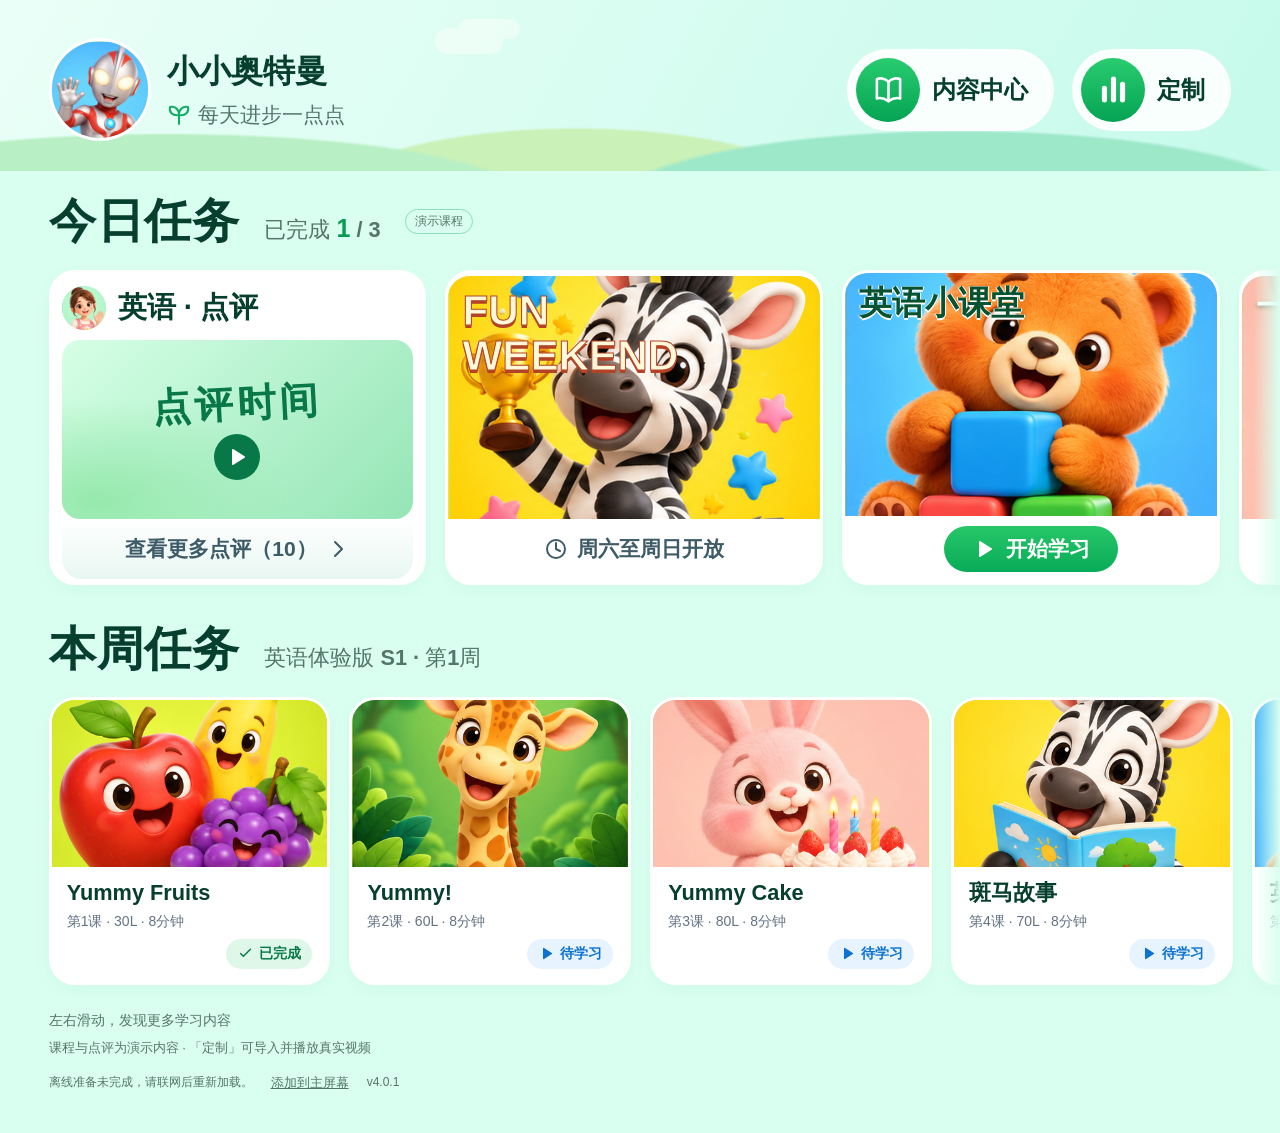
==== index.html @ 07d4c4c0 "feat: add iPad learning home and custom video entry" ====
<!doctype html>
<html lang="zh-CN" class="learning-page">
<head>
  <meta charset="UTF-8">
  <meta name="viewport" content="width=device-width, initial-scale=1, viewport-fit=cover">
  <meta name="referrer" content="no-referrer">
  <meta name="theme-color" content="#12AD65">
  <meta name="color-scheme" content="light">
  <meta name="apple-mobile-web-app-capable" content="yes">
  <meta name="mobile-web-app-capable" content="yes">
  <meta name="apple-mobile-web-app-status-bar-style" content="default">
  <meta name="apple-mobile-web-app-title" content="小小学习岛">
  <title>小小学习岛</title>
  <link rel="manifest" href="./manifest.json">
  <link rel="apple-touch-icon" href="./apple-touch-icon.png">
  <link rel="icon" type="image/png" href="./favicon.png">
  <link rel="stylesheet" href="./home.css">
  <script src="./learning-core.js" defer></script>
  <script src="./home.js" defer></script>
  <script src="./pwa.js" defer></script>
</head>
<body>
  <svg xmlns="http://www.w3.org/2000/svg" width="0" height="0" aria-hidden="true" focusable="false" style="position:absolute;overflow:hidden"><symbol id="arrow-left" viewBox="0 0 24 24" fill="none" stroke="currentColor" stroke-width="2" stroke-linecap="round" stroke-linejoin="round"><path d="M20 12H4m7-7-7 7 7 7"/></symbol><symbol id="book" viewBox="0 0 24 24" fill="none" stroke="currentColor" stroke-width="2" stroke-linecap="round" stroke-linejoin="round"><path d="M12 6c-3-3-7-3-9-2v15c3-1 6 0 9 2 3-2 6-3 9-2V4c-2-1-6-1-9 2Z"/><path d="M12 6v15"/></symbol><symbol id="check" viewBox="0 0 24 24" fill="none" stroke="currentColor" stroke-width="2" stroke-linecap="round" stroke-linejoin="round"><path d="m5 12 4 4L19 6"/></symbol><symbol id="chevron-right" viewBox="0 0 24 24" fill="none" stroke="currentColor" stroke-width="2" stroke-linecap="round" stroke-linejoin="round"><path d="m9 5 7 7-7 7"/></symbol><symbol id="clock" viewBox="0 0 24 24" fill="none" stroke="currentColor" stroke-width="2" stroke-linecap="round" stroke-linejoin="round"><circle cx="12" cy="12" r="9"/><path d="M12 6v6l4 2"/></symbol><symbol id="close" viewBox="0 0 24 24" fill="none" stroke="currentColor" stroke-width="2" stroke-linecap="round" stroke-linejoin="round"><path d="m6 6 12 12M18 6 6 18"/></symbol><symbol id="lock" viewBox="0 0 24 24" fill="none" stroke="currentColor" stroke-width="2" stroke-linecap="round" stroke-linejoin="round"><rect x="5" y="10" width="14" height="11" rx="3"/><path d="M8 10V7a4 4 0 0 1 8 0v3"/></symbol><symbol id="play" viewBox="0 0 24 24" fill="none" stroke="currentColor" stroke-width="2" stroke-linecap="round" stroke-linejoin="round"><path d="m8 5 11 7-11 7Z" fill="currentColor" stroke-linejoin="round"/></symbol><symbol id="report" viewBox="0 0 24 24" fill="none" stroke="currentColor" stroke-width="2" stroke-linecap="round" stroke-linejoin="round"><path d="M5 20V11M12 20V4M19 20V8" stroke-width="4"/></symbol><symbol id="retry" viewBox="0 0 24 24" fill="none" stroke="currentColor" stroke-width="2" stroke-linecap="round" stroke-linejoin="round"><path d="M20 7v5h-5M20 12a8 8 0 1 0-2 6"/></symbol><symbol id="sprout" viewBox="0 0 24 24" fill="none" stroke="currentColor" stroke-width="2" stroke-linecap="round" stroke-linejoin="round"><path d="M12 21v-9C5 13 2 9 3 4c5-1 9 2 9 8 0-6 4-9 9-8 1 5-2 9-9 8"/></symbol><symbol id="star" viewBox="0 0 24 24" fill="none" stroke="currentColor" stroke-width="2" stroke-linecap="round" stroke-linejoin="round"><path d="m12 3 2.8 5.7 6.2.9-4.5 4.4 1 6.2L12 17.3l-5.5 2.9 1-6.2L3 9.6l6.2-.9Z"/></symbol><symbol id="volume" viewBox="0 0 24 24" fill="none" stroke="currentColor" stroke-width="2" stroke-linecap="round" stroke-linejoin="round"><path d="M4 9h4l5-4v14l-5-4H4Z"/><path d="M17 8a6 6 0 0 1 0 8m3-11a10 10 0 0 1 0 14"/></symbol></svg>
  <div class="learning-home">
    <header class="home-header">
      <button class="profile" type="button" data-action="profile" aria-label="查看小小奥特曼资料（演示）">
        <span class="avatar artwork" data-art="avatar-ultraman" aria-hidden="true"></span>
        <span class="profile-copy"><span class="profile-name">小小奥特曼</span><span class="greeting"><svg class="icon" aria-hidden="true"><use href="#sprout"></use></svg>每天进步一点点</span></span>
      </button>
      <nav class="home-nav" aria-label="功能入口">
        <button type="button" data-action="content"><span class="bubble"><svg class="icon" aria-hidden="true"><use href="#book"></use></svg></span>内容中心</button>
        <a href="./report.html"><span class="bubble"><svg class="icon" aria-hidden="true"><use href="#report"></use></svg></span>定制</a>
      </nav>
    </header>
    <p class="orientation-hint">横过来，一起探索学习岛。分屏时也可以继续浏览。</p>
    <main>
      <section class="home-section today" aria-labelledby="today-title">
        <div class="section-head"><h1 id="today-title">今日任务</h1><p id="today-progress" aria-live="polite">正在准备任务…</p><span class="demo-tag">演示课程</span></div>
        <div class="rail-wrap"><div class="rail" id="today-rail" tabindex="0" aria-label="今日任务，左右滑动查看更多" aria-busy="true"><div class="skeleton" aria-hidden="true"></div><div class="skeleton" aria-hidden="true"></div><div class="skeleton" aria-hidden="true"></div></div></div>
      </section>
      <section class="home-section weekly" aria-labelledby="week-title">
        <div class="section-head"><h2 id="week-title">本周任务</h2><p>英语体验版 S1 · 第1周</p></div>
        <div class="rail-wrap"><div class="rail" id="week-rail" tabindex="0" aria-label="本周任务，左右滑动查看更多" aria-busy="true"><div class="skeleton" aria-hidden="true"></div><div class="skeleton" aria-hidden="true"></div><div class="skeleton" aria-hidden="true"></div><div class="skeleton" aria-hidden="true"></div></div></div>
      </section>
      <p id="learning-error" class="home-message" role="alert" hidden>加载失败，再试一次。<button id="retry-home" type="button">重新加载</button></p>
      <p id="demo-storage" class="home-message" role="status" hidden>演示进度无法保存，关闭页面后可能丢失。原有视频记录不受此演示功能影响。</p>
      <noscript><p class="home-message">请启用 JavaScript 查看任务。<a href="./report.html">前往定制与视频导入</a></p></noscript>
    </main>
    <footer class="home-footer">
      <p>左右滑动，发现更多学习内容</p>
      <p class="demo-note">课程与点评为演示内容 · 「定制」可导入并播放真实视频</p>
      <div class="home-meta"><span id="pwa-status" role="status">正在准备离线首页…</span><button type="button" data-action="install">添加到主屏幕</button><span>v4.0.1</span></div>
    </footer>
    <div class="update-notice" id="pwa-update" role="status" hidden><span>新版本已准备好</span><button id="pwa-apply" type="button">更新并重新加载</button></div>
    <dialog class="home-dialog" id="home-dialog" aria-labelledby="dialog-title" aria-describedby="dialog-body">
      <div class="dialog-head"><h2 id="dialog-title"></h2><button id="close-dialog" type="button" aria-label="关闭"><svg class="icon" aria-hidden="true"><use href="#close"></use></svg></button></div>
      <p class="dialog-label" id="dialog-label">演示</p><p id="dialog-body"></p><div class="dialog-actions" id="dialog-actions"></div>
    </dialog>
  </div>
</body>
</html>
---- home.css ----
/* 首页专用；定制页继续使用 styles.css。 */
html.learning-page{--brand:#12ad65;--canvas:#d9fff0;--text:#073f2f;--muted:#52766b;--surface:#fff;--done-bg:#def7e9;--done-text:#087947;--pending-bg:#e7f3ff;--pending-text:#0e73cf;--page-pad:clamp(20px,3.8vw,56px);--card-gap:clamp(14px,1.5vw,24px);--card-radius:26px;background-color:var(--brand);color-scheme:light;font-family:-apple-system,BlinkMacSystemFont,'PingFang SC','Hiragino Sans GB','Microsoft YaHei',sans-serif;color:var(--text)}
.learning-page,.learning-page body{margin:0;min-height:100%;background-color:var(--brand)}
.learning-page body{overflow-x:hidden;-webkit-text-size-adjust:100%}
.learning-home,.learning-home *,.learning-home *::before,.learning-home *::after{box-sizing:border-box}
.learning-home{position:relative;isolation:isolate;min-height:100vh;min-height:100svh;background:var(--canvas);padding-top:env(safe-area-inset-top,0px);padding-bottom:calc(26px + env(safe-area-inset-bottom,0px));overflow-x:clip}
.learning-home [hidden]{display:none!important}
.learning-home button,.learning-home a{font:inherit;color:inherit;-webkit-tap-highlight-color:transparent}
.learning-home button{cursor:pointer;border:0;background:none}
.learning-home a{text-decoration:none}
.learning-home :is(button,a,.rail):focus-visible{outline:3px solid #075d3c;outline-offset:4px}
.learning-home :is(button,a):active{filter:brightness(.94)}
.learning-home :is(h1,h2,h3,p){margin:0}
.learning-home button,.learning-home a{min-height:48px}
.learning-home .icon{width:24px;height:24px;flex-shrink:0;vertical-align:middle;fill:none}
.learning-home .home-header{position:relative;display:flex;align-items:center;justify-content:space-between;gap:24px;min-width:0;padding:clamp(24px,3vw,42px) max(var(--page-pad),env(safe-area-inset-right,0px)) 30px max(var(--page-pad),env(safe-area-inset-left,0px));background:radial-gradient(ellipse at 13% 115%,#b9efc5 0 22%,transparent 23%),radial-gradient(ellipse at 75% 120%,#9ee8ca 0 25%,transparent 26%),radial-gradient(ellipse at 45% 115%,#caf1b7 0 24%,transparent 25%),linear-gradient(120deg,#eafff7,#c6faeb)}
.learning-home .home-header::before{content:'';position:absolute;left:34%;top:28px;width:68px;height:26px;border-radius:60px;background:#f4fff9;box-shadow:20px -12px 0 -3px #f4fff9;opacity:.65;pointer-events:none}
.learning-home .profile{display:flex;align-items:center;gap:16px;min-width:0;text-align:left;padding:0;z-index:1}
.learning-home .profile-copy{min-width:0}
.learning-home .avatar{width:clamp(66px,8vw,104px);height:clamp(66px,8vw,104px);border:3px solid white;border-radius:50%;flex-shrink:0}
.learning-home .profile-name{display:block;font-size:clamp(23px,2.5vw,35px);font-weight:850;overflow:hidden;text-overflow:ellipsis;white-space:nowrap;max-width:400px}
.learning-home .greeting{display:flex;align-items:center;gap:7px;color:var(--muted);font-size:clamp(15px,1.65vw,22px);margin-top:7px;white-space:nowrap}
.learning-home .greeting .icon{color:var(--brand)}
.learning-home .home-nav{display:flex;gap:18px;flex-shrink:0;z-index:1}
.learning-home .home-nav :is(a,button){display:flex;align-items:center;gap:12px;border:2px solid #fff9;background:#ffffffdf;border-radius:999px;padding:7px 24px 7px 7px;font-size:clamp(18px,1.9vw,26px);font-weight:750;white-space:nowrap}
.learning-home .bubble{display:grid;place-items:center;background:linear-gradient(#29cc70,#05a354);color:white;border-radius:50%;width:clamp(44px,5vw,64px);height:clamp(44px,5vw,64px)}
.learning-home .bubble .icon{width:31px;height:31px}
.learning-home .home-section{min-width:0;margin-top:20px}
.learning-home .home-section+.home-section{margin-top:22px}
.learning-home .section-head{display:flex;align-items:baseline;gap:24px;flex-wrap:wrap;padding:0 max(var(--page-pad),env(safe-area-inset-right,0px)) 14px max(var(--page-pad),env(safe-area-inset-left,0px))}
.learning-home .section-head :is(h1,h2){font-size:clamp(30px,3.65vw,50px);font-weight:850;letter-spacing:.02em;line-height:1.3}
.learning-home .section-head p{font-size:clamp(16px,1.7vw,23px);font-weight:550;color:var(--muted)}
.learning-home .section-head strong{font-size:1.15em;color:#079c53}
.learning-home .demo-tag{font-size:12px;color:#52766b;border:1px solid #8edcbb;border-radius:20px;padding:3px 9px;align-self:center}
.learning-home .rail-wrap{position:relative;min-width:0}
.learning-home .rail{display:flex;gap:var(--card-gap);min-width:0;overflow-x:auto;overflow-y:hidden;padding:4px max(var(--page-pad),env(safe-area-inset-right,0px)) 12px max(var(--page-pad),env(safe-area-inset-left,0px));scroll-snap-type:x proximity;scroll-padding-inline:var(--page-pad);overscroll-behavior-x:contain;scrollbar-width:none;-webkit-overflow-scrolling:touch}
.learning-home .rail::-webkit-scrollbar{display:none}
.learning-home .rail-wrap::after{content:'';position:absolute;inset:4px 0 12px auto;width:26px;pointer-events:none;background:linear-gradient(90deg,transparent,var(--canvas));opacity:0;transition:opacity .15s}
.learning-home .rail-wrap.has-more::after{opacity:1}
.learning-home .task-card{padding:0;text-align:left;background:var(--surface);border:3px solid white;border-radius:var(--card-radius);overflow:hidden;flex-shrink:0;min-width:0;scroll-snap-align:start;box-shadow:0 6px 18px #0a82550b}
.learning-home .today :is(.task-card,.skeleton){flex-basis:clamp(278px,29.5vw,430px)}
.learning-home .weekly :is(.task-card,.skeleton){flex-basis:clamp(218px,22vw,318px)}
.learning-home .cover{display:block;position:relative;overflow:hidden;isolation:isolate;background:#bcebcf}
.learning-home .today .cover{height:clamp(170px,19vw,270px);border-radius:22px 22px 0 0}
.learning-home .weekly .cover{aspect-ratio:1.65}
/* atlas 实际尺寸 1774×887，4×2，每格为正方形；先裁出正方形再由封面裁切，不拉伸。 */
.learning-home .artwork{position:relative;display:block;overflow:hidden;background:#bcebcf}
.learning-home .cover>.artwork{position:absolute;inset:0}
.learning-home .art-tile{position:absolute;left:0;top:50%;width:100%;aspect-ratio:1;transform:translateY(-50%);overflow:hidden}
.learning-home .art-tile img{display:block;position:absolute;width:400%;height:200%;max-width:none;left:calc(var(--col)*-100%);top:calc(var(--row)*-100%);pointer-events:none;user-select:none}
.learning-home .asset-fallback::after{content:'学习小伙伴';position:absolute;inset:0;display:grid;place-items:center;font-size:14px;color:#52766b;background:#c5ebd7}
.learning-home .asset-fallback .art-tile{display:none}
.learning-home .avatar.asset-fallback::after,.learning-home .teacher.asset-fallback::after{content:''}
.learning-home .cover-label{position:absolute;left:14px;top:12px;right:14px;z-index:1;font-size:clamp(24px,2.6vw,37px);font-weight:850;line-height:1.08;color:#fff;text-shadow:0 2px 4px #12433080;pointer-events:none}
.learning-home .weekend-label{color:#fff8d9;-webkit-text-stroke:1px #b34227;text-shadow:0 3px 0 #b34227;font-size:clamp(28px,3.3vw,46px)}
.learning-home .bear-label{color:#075231;text-shadow:0 2px white,1px 0 white,-1px 0 white}
.learning-home .card-footer{display:flex;align-items:center;justify-content:center;gap:9px;min-height:60px;padding:10px;font-size:clamp(16px,1.65vw,22px);font-weight:650;color:#3e5b68}
.learning-home .start-pill{display:inline-flex;align-items:center;gap:10px;border-radius:99px;padding:9px 28px;color:white;background:linear-gradient(#27c768,#08ab58)}
.learning-home .feedback{padding:0 10px}
.learning-home .feedback-title{display:flex;align-items:center;gap:12px;height:64px;font-size:clamp(20px,2.3vw,29px);font-weight:800}
.learning-home .teacher{width:44px;height:44px;border-radius:50%;flex-shrink:0}
.learning-home .feedback .cover{height:calc(clamp(170px,19vw,270px) - 64px);border-radius:18px;display:flex;flex-direction:column;align-items:center;justify-content:center;gap:4px;background:radial-gradient(ellipse at 10% 90%,#96e9ad,transparent 45%),linear-gradient(135deg,#d6ffe6,#95e5b6)}
.learning-home .feedback-word{font-size:clamp(25px,3vw,41px);font-weight:850;letter-spacing:.12em;color:#087849;transform:rotate(-3deg)}
.learning-home .play-overlay{display:grid;place-items:center;width:46px;height:46px;border-radius:50%;background:#087849;color:white}
.learning-home .feedback .card-footer{background:linear-gradient(white,#e8f7f1);border-radius:0 0 20px 20px}
.learning-home .details{display:block;padding:12px 15px 13px;min-height:110px}
.learning-home .lesson-title{display:-webkit-box;-webkit-box-orient:vertical;-webkit-line-clamp:2;overflow:hidden;font-size:clamp(18px,1.7vw,23px);line-height:1.3;font-weight:750;min-width:0}
.learning-home .lesson-meta{display:block;margin-top:5px;font-size:14px;color:#637284}
.learning-home .status-line{display:flex;justify-content:flex-end;margin-top:8px}
.learning-home .status{display:inline-flex;align-items:center;gap:5px;padding:6px 11px;border-radius:999px;font-size:14px;font-weight:650;background:var(--pending-bg);color:var(--pending-text)}
.learning-home .status.done{background:var(--done-bg);color:var(--done-text)}
.learning-home .status .icon{height:17px;width:17px}
.learning-home .skeleton{height:calc(clamp(170px,19vw,270px) + 66px);border-radius:26px;flex-shrink:0;background:linear-gradient(110deg,#eafff5,#bdeed7,#eafff5)}
.learning-home .weekly .skeleton{height:clamp(245px,23vw,307px)}
.learning-home .home-footer,.learning-home .home-message{padding:12px max(var(--page-pad),env(safe-area-inset-right,0px)) 0 max(var(--page-pad),env(safe-area-inset-left,0px));color:var(--muted);font-size:14px;line-height:1.7}
.learning-home .demo-note{margin-top:4px;font-size:13px}
.learning-home .home-meta{display:flex;align-items:center;flex-wrap:wrap;gap:4px 18px;font-size:12px}
.learning-home .home-meta button{padding:4px 0;text-decoration:underline;font-size:13px}
.learning-home .orientation-hint{display:none;margin:16px var(--page-pad) 0;padding:12px 16px;background:#ffffffb3;border-radius:14px;font-size:15px;line-height:1.6}
.learning-home .home-dialog{border:0;border-radius:26px;padding:26px;width:min(520px,calc(100vw - 32px));max-height:calc(100svh - 40px);overflow:auto;color:var(--text);background:#fff;box-shadow:0 20px 80px #003c3833}
.learning-home .home-dialog::backdrop{background:#0b332c66}
.learning-home .dialog-head{display:flex;justify-content:space-between;align-items:center;gap:16px}
.learning-home .dialog-head h2{font-size:24px;overflow-wrap:anywhere}
.learning-home .dialog-head button{display:grid;place-items:center;min-width:48px;border-radius:50%;background:#eefaf3}
.learning-home .dialog-label{display:inline-block;margin-top:16px;font-size:12px;padding:3px 10px;border-radius:12px;background:#e6f7ee;color:#52766b}
.learning-home #dialog-body{margin-top:12px;line-height:1.8;font-size:16px}
.learning-home .dialog-actions{display:flex;flex-wrap:wrap;gap:10px;margin-top:20px}
.learning-home .dialog-actions :is(button,a),.learning-home .home-message button{display:inline-flex;align-items:center;justify-content:center;padding:10px 16px;border-radius:14px;background:#e0f8ec}
.learning-home .dialog-actions .primary{background:var(--brand);color:#fff}
.learning-home .update-notice{position:fixed;bottom:max(16px,env(safe-area-inset-bottom,0px));left:50%;transform:translateX(-50%);z-index:5;display:flex;align-items:center;gap:12px;width:max-content;max-width:calc(100% - 32px);padding:10px 16px;border-radius:20px;background:#073f2f;color:#fff;box-shadow:0 8px 30px #073f2f33;font-size:14px}
.learning-home .update-notice button{border-radius:12px;background:#fff;color:#073f2f;padding:8px 12px}
@media(orientation:portrait){.learning-home .orientation-hint{display:block}}
@media(max-width:900px){.learning-home .home-header{gap:16px;padding-top:22px;padding-bottom:24px}.learning-home .home-nav{gap:10px}.learning-home .home-nav :is(a,button){padding-right:15px;gap:8px;font-size:17px}.learning-home .section-head{gap:16px}.learning-home .greeting{font-size:14px}.learning-home .profile{gap:10px}}
@media(max-width:639px){.learning-home .home-header{flex-wrap:wrap}.learning-home .profile{width:100%}.learning-home .home-nav{width:100%}.learning-home .home-nav :is(a,button){flex:1;justify-content:center}.learning-home .section-head{gap:8px 14px}.learning-home .section-head :is(h1,h2){font-size:28px}.learning-home .today :is(.task-card,.skeleton){flex-basis:82vw}.learning-home .weekly :is(.task-card,.skeleton){flex-basis:65vw}.learning-home .today .cover{height:210px}.learning-home .feedback .cover{height:146px}.learning-home .today .skeleton{height:276px}.learning-home .cover-label{font-size:29px}.learning-home .profile-name{max-width:calc(100vw - 140px)}}
@media(prefers-reduced-motion:reduce){.learning-home *,.learning-home *::before,.learning-home *::after{scroll-behavior:auto!important;transition:none!important}}
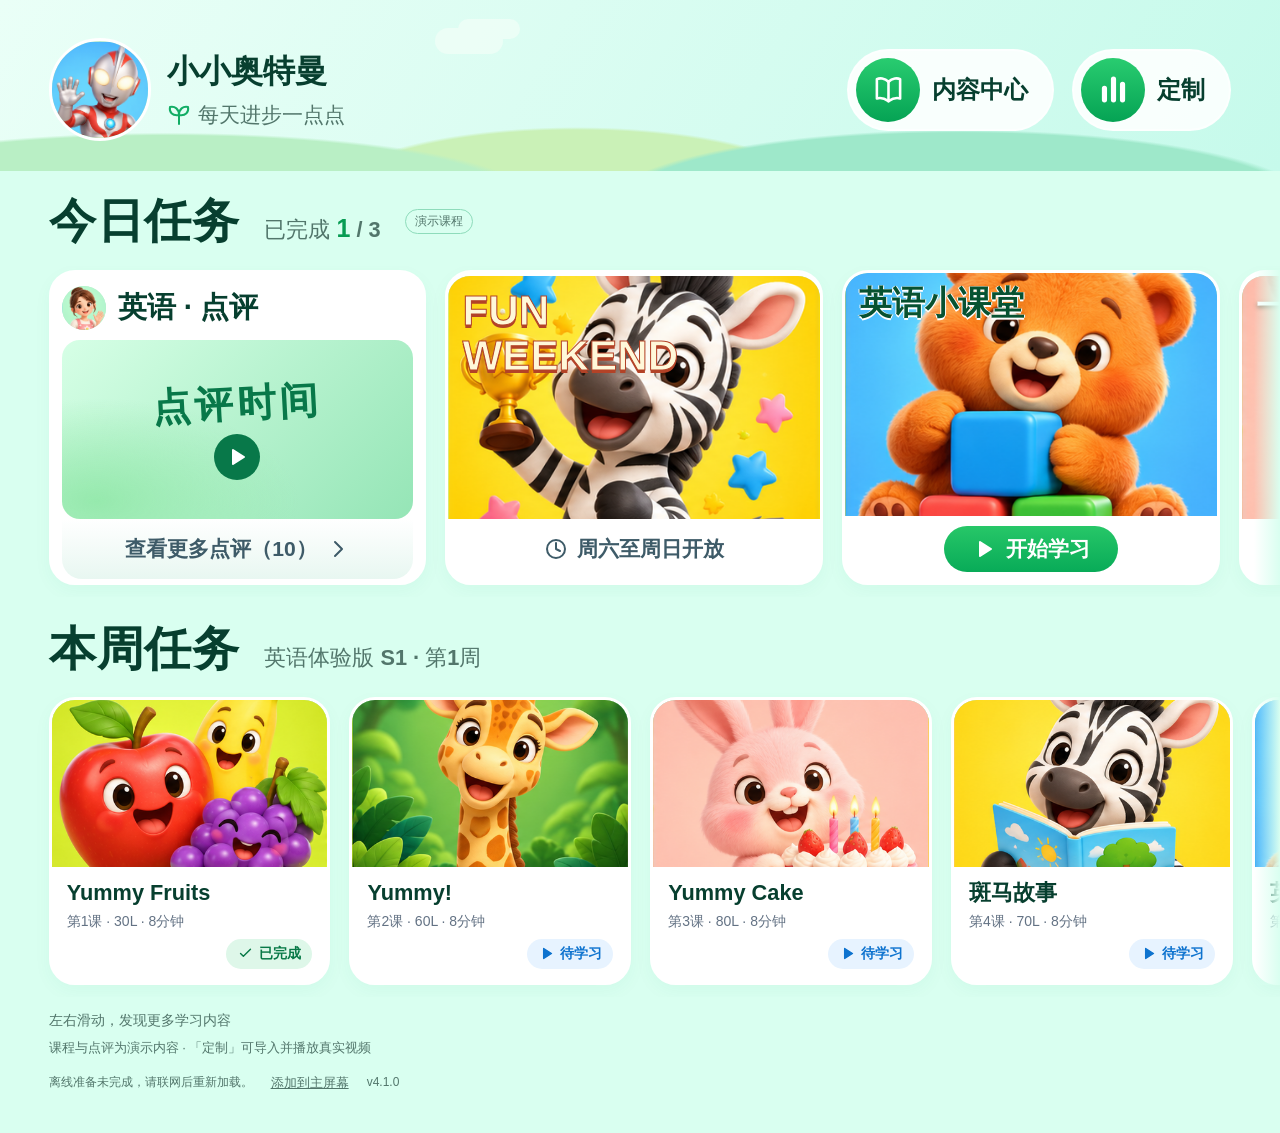
==== commit 7e6dbf02: "feat: add content center with persistent course rewards and player integration" ====
--- a/index.html
+++ b/index.html
@@ -16,6 +16,7 @@
   <link rel="icon" type="image/png" href="./favicon.png">
   <link rel="stylesheet" href="./home.css">
   <script src="./learning-core.js" defer></script>
+  <script src="./profile.js" defer></script>
   <script src="./home.js" defer></script>
   <script src="./pwa.js" defer></script>
 </head>
@@ -28,7 +29,7 @@
         <span class="profile-copy"><span class="profile-name">小小奥特曼</span><span class="greeting"><svg class="icon" aria-hidden="true"><use href="#sprout"></use></svg>每天进步一点点</span></span>
       </button>
       <nav class="home-nav" aria-label="功能入口">
-        <button type="button" data-action="content"><span class="bubble"><svg class="icon" aria-hidden="true"><use href="#book"></use></svg></span>内容中心</button>
+        <a href="./content-center.html" id="open-content-center"><span class="bubble"><svg class="icon" aria-hidden="true"><use href="#book"></use></svg></span>内容中心</a>
         <a href="./report.html"><span class="bubble"><svg class="icon" aria-hidden="true"><use href="#report"></use></svg></span>定制</a>
       </nav>
     </header>
@@ -49,7 +50,7 @@
     <footer class="home-footer">
       <p>左右滑动，发现更多学习内容</p>
       <p class="demo-note">课程与点评为演示内容 · 「定制」可导入并播放真实视频</p>
-      <div class="home-meta"><span id="pwa-status" role="status">正在准备离线首页…</span><button type="button" data-action="install">添加到主屏幕</button><span>v4.0.1</span></div>
+      <div class="home-meta"><span id="pwa-status" role="status">正在准备离线首页…</span><button type="button" data-action="install">添加到主屏幕</button><span>v4.1.0</span></div>
     </footer>
     <div class="update-notice" id="pwa-update" role="status" hidden><span>新版本已准备好</span><button id="pwa-apply" type="button">更新并重新加载</button></div>
     <dialog class="home-dialog" id="home-dialog" aria-labelledby="dialog-title" aria-describedby="dialog-body">
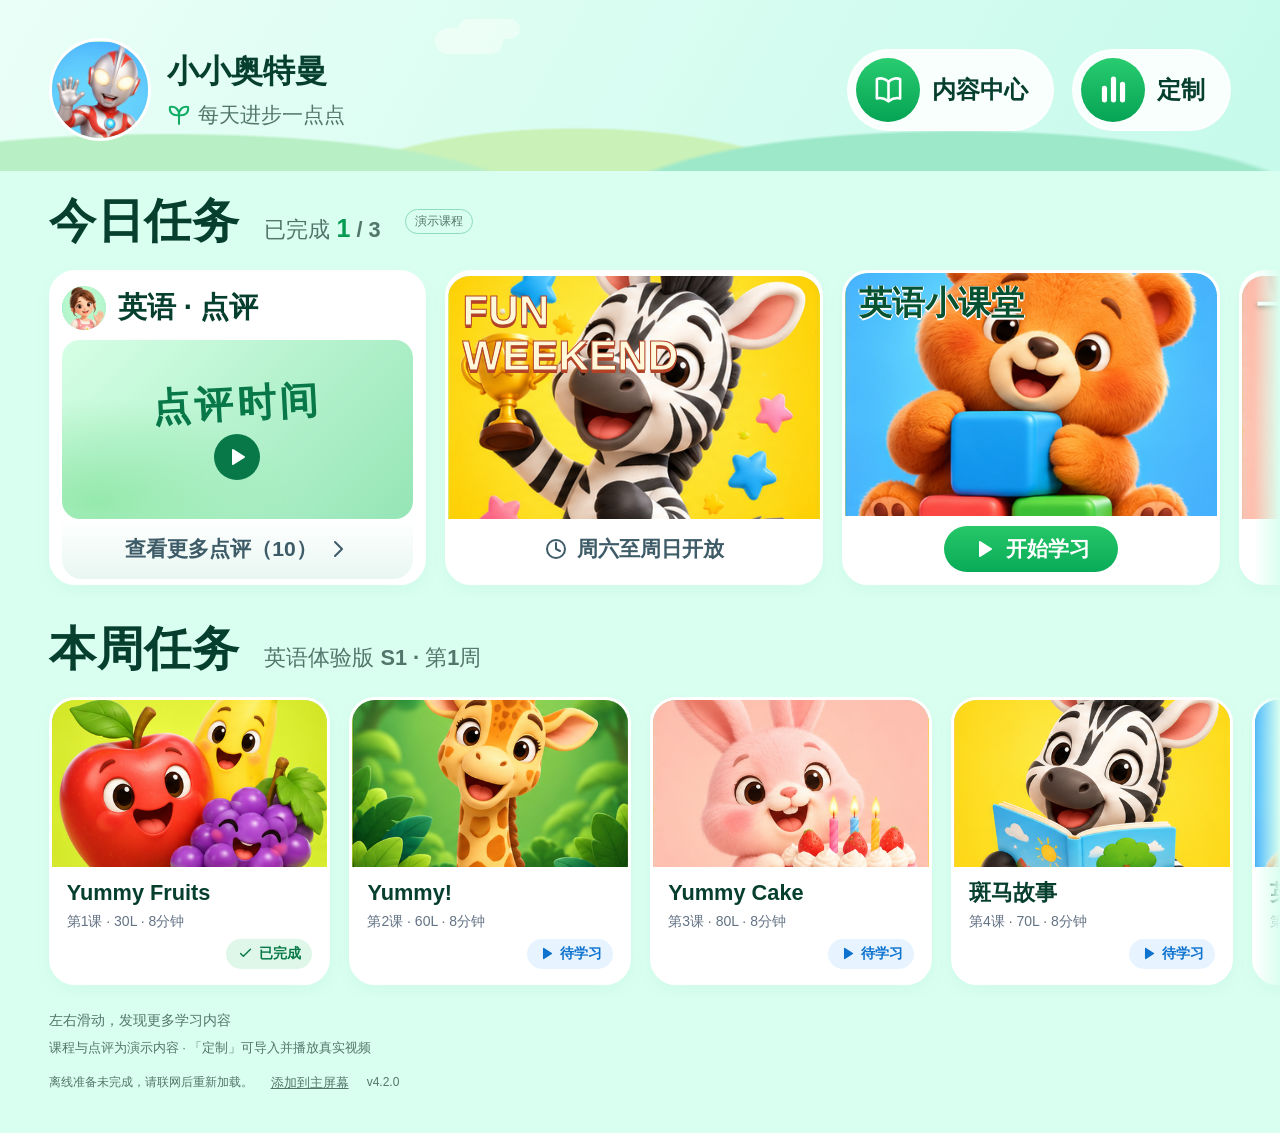
==== commit d24a7621: "feat: deploy complete HLS default with one-click import and playback docs Replace the 100-second def" ====
--- a/index.html
+++ b/index.html
@@ -19,6 +19,8 @@
   <script src="./profile.js" defer></script>
   <script src="./home.js" defer></script>
   <script src="./pwa.js" defer></script>
+  <link rel="stylesheet" href="./interaction.css">
+  <script src="./interaction.js" defer></script>
 </head>
 <body>
   <svg xmlns="http://www.w3.org/2000/svg" width="0" height="0" aria-hidden="true" focusable="false" style="position:absolute;overflow:hidden"><symbol id="arrow-left" viewBox="0 0 24 24" fill="none" stroke="currentColor" stroke-width="2" stroke-linecap="round" stroke-linejoin="round"><path d="M20 12H4m7-7-7 7 7 7"/></symbol><symbol id="book" viewBox="0 0 24 24" fill="none" stroke="currentColor" stroke-width="2" stroke-linecap="round" stroke-linejoin="round"><path d="M12 6c-3-3-7-3-9-2v15c3-1 6 0 9 2 3-2 6-3 9-2V4c-2-1-6-1-9 2Z"/><path d="M12 6v15"/></symbol><symbol id="check" viewBox="0 0 24 24" fill="none" stroke="currentColor" stroke-width="2" stroke-linecap="round" stroke-linejoin="round"><path d="m5 12 4 4L19 6"/></symbol><symbol id="chevron-right" viewBox="0 0 24 24" fill="none" stroke="currentColor" stroke-width="2" stroke-linecap="round" stroke-linejoin="round"><path d="m9 5 7 7-7 7"/></symbol><symbol id="clock" viewBox="0 0 24 24" fill="none" stroke="currentColor" stroke-width="2" stroke-linecap="round" stroke-linejoin="round"><circle cx="12" cy="12" r="9"/><path d="M12 6v6l4 2"/></symbol><symbol id="close" viewBox="0 0 24 24" fill="none" stroke="currentColor" stroke-width="2" stroke-linecap="round" stroke-linejoin="round"><path d="m6 6 12 12M18 6 6 18"/></symbol><symbol id="lock" viewBox="0 0 24 24" fill="none" stroke="currentColor" stroke-width="2" stroke-linecap="round" stroke-linejoin="round"><rect x="5" y="10" width="14" height="11" rx="3"/><path d="M8 10V7a4 4 0 0 1 8 0v3"/></symbol><symbol id="play" viewBox="0 0 24 24" fill="none" stroke="currentColor" stroke-width="2" stroke-linecap="round" stroke-linejoin="round"><path d="m8 5 11 7-11 7Z" fill="currentColor" stroke-linejoin="round"/></symbol><symbol id="report" viewBox="0 0 24 24" fill="none" stroke="currentColor" stroke-width="2" stroke-linecap="round" stroke-linejoin="round"><path d="M5 20V11M12 20V4M19 20V8" stroke-width="4"/></symbol><symbol id="retry" viewBox="0 0 24 24" fill="none" stroke="currentColor" stroke-width="2" stroke-linecap="round" stroke-linejoin="round"><path d="M20 7v5h-5M20 12a8 8 0 1 0-2 6"/></symbol><symbol id="sprout" viewBox="0 0 24 24" fill="none" stroke="currentColor" stroke-width="2" stroke-linecap="round" stroke-linejoin="round"><path d="M12 21v-9C5 13 2 9 3 4c5-1 9 2 9 8 0-6 4-9 9-8 1 5-2 9-9 8"/></symbol><symbol id="star" viewBox="0 0 24 24" fill="none" stroke="currentColor" stroke-width="2" stroke-linecap="round" stroke-linejoin="round"><path d="m12 3 2.8 5.7 6.2.9-4.5 4.4 1 6.2L12 17.3l-5.5 2.9 1-6.2L3 9.6l6.2-.9Z"/></symbol><symbol id="volume" viewBox="0 0 24 24" fill="none" stroke="currentColor" stroke-width="2" stroke-linecap="round" stroke-linejoin="round"><path d="M4 9h4l5-4v14l-5-4H4Z"/><path d="M17 8a6 6 0 0 1 0 8m3-11a10 10 0 0 1 0 14"/></symbol></svg>
@@ -50,7 +52,7 @@
     <footer class="home-footer">
       <p>左右滑动，发现更多学习内容</p>
       <p class="demo-note">课程与点评为演示内容 · 「定制」可导入并播放真实视频</p>
-      <div class="home-meta"><span id="pwa-status" role="status">正在准备离线首页…</span><button type="button" data-action="install">添加到主屏幕</button><span>v4.1.0</span></div>
+      <div class="home-meta"><span id="pwa-status" role="status">正在准备离线首页…</span><button type="button" data-action="install">添加到主屏幕</button><span>v4.2.0</span></div>
     </footer>
     <div class="update-notice" id="pwa-update" role="status" hidden><span>新版本已准备好</span><button id="pwa-apply" type="button">更新并重新加载</button></div>
     <dialog class="home-dialog" id="home-dialog" aria-labelledby="dialog-title" aria-describedby="dialog-body">
--- a/interaction.css
+++ b/interaction.css
@@ -0,0 +1,4 @@
+/* 展示界面不选择文字、不弹出 iOS 图片/链接长按菜单；保留表单编辑和原生滚动缩放。 */
+html body *{-webkit-user-select:none!important;user-select:none!important;-webkit-touch-callout:none!important}
+html body input,html body textarea,html body [contenteditable="true"]{-webkit-user-select:text!important;user-select:text!important;-webkit-touch-callout:default!important}
+img,svg{-webkit-user-drag:none;user-drag:none}img{pointer-events:none}
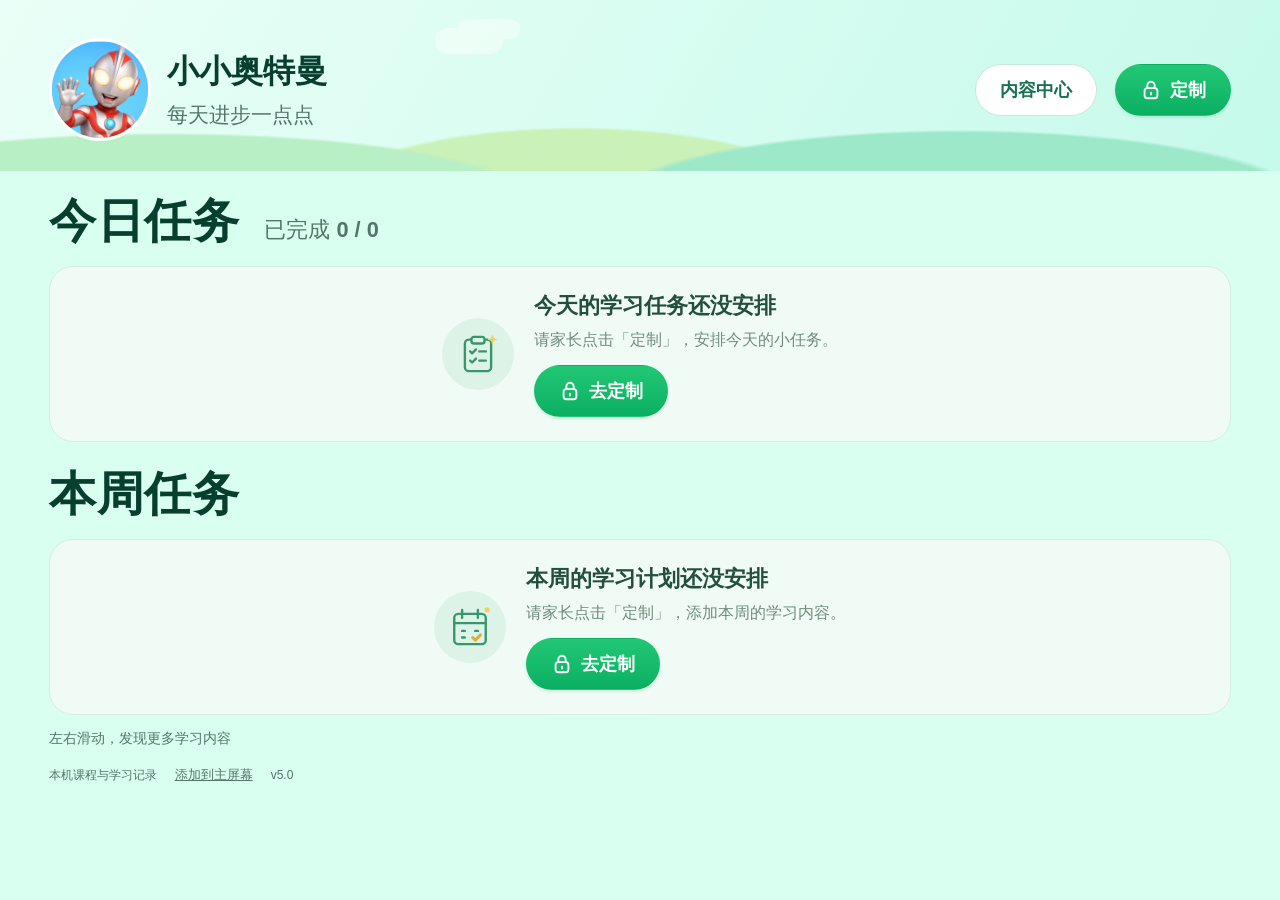
==== commit badcf81d: "deploy: publish single-page local learning app v37 Deploy the current IndexedDB application, course " ====
--- a/index.html
+++ b/index.html
@@ -1,64 +1,113 @@
 <!doctype html>
 <html lang="zh-CN" class="learning-page">
-<head>
-  <meta charset="UTF-8">
-  <meta name="viewport" content="width=device-width, initial-scale=1, viewport-fit=cover">
-  <meta name="referrer" content="no-referrer">
-  <meta name="theme-color" content="#12AD65">
-  <meta name="color-scheme" content="light">
-  <meta name="apple-mobile-web-app-capable" content="yes">
-  <meta name="mobile-web-app-capable" content="yes">
-  <meta name="apple-mobile-web-app-status-bar-style" content="default">
-  <meta name="apple-mobile-web-app-title" content="小小学习岛">
-  <title>小小学习岛</title>
-  <link rel="manifest" href="./manifest.json">
-  <link rel="apple-touch-icon" href="./apple-touch-icon.png">
-  <link rel="icon" type="image/png" href="./favicon.png">
-  <link rel="stylesheet" href="./home.css">
-  <script src="./learning-core.js" defer></script>
-  <script src="./profile.js" defer></script>
-  <script src="./home.js" defer></script>
-  <script src="./pwa.js" defer></script>
-  <link rel="stylesheet" href="./interaction.css">
-  <script src="./interaction.js" defer></script>
-</head>
-<body>
-  <svg xmlns="http://www.w3.org/2000/svg" width="0" height="0" aria-hidden="true" focusable="false" style="position:absolute;overflow:hidden"><symbol id="arrow-left" viewBox="0 0 24 24" fill="none" stroke="currentColor" stroke-width="2" stroke-linecap="round" stroke-linejoin="round"><path d="M20 12H4m7-7-7 7 7 7"/></symbol><symbol id="book" viewBox="0 0 24 24" fill="none" stroke="currentColor" stroke-width="2" stroke-linecap="round" stroke-linejoin="round"><path d="M12 6c-3-3-7-3-9-2v15c3-1 6 0 9 2 3-2 6-3 9-2V4c-2-1-6-1-9 2Z"/><path d="M12 6v15"/></symbol><symbol id="check" viewBox="0 0 24 24" fill="none" stroke="currentColor" stroke-width="2" stroke-linecap="round" stroke-linejoin="round"><path d="m5 12 4 4L19 6"/></symbol><symbol id="chevron-right" viewBox="0 0 24 24" fill="none" stroke="currentColor" stroke-width="2" stroke-linecap="round" stroke-linejoin="round"><path d="m9 5 7 7-7 7"/></symbol><symbol id="clock" viewBox="0 0 24 24" fill="none" stroke="currentColor" stroke-width="2" stroke-linecap="round" stroke-linejoin="round"><circle cx="12" cy="12" r="9"/><path d="M12 6v6l4 2"/></symbol><symbol id="close" viewBox="0 0 24 24" fill="none" stroke="currentColor" stroke-width="2" stroke-linecap="round" stroke-linejoin="round"><path d="m6 6 12 12M18 6 6 18"/></symbol><symbol id="lock" viewBox="0 0 24 24" fill="none" stroke="currentColor" stroke-width="2" stroke-linecap="round" stroke-linejoin="round"><rect x="5" y="10" width="14" height="11" rx="3"/><path d="M8 10V7a4 4 0 0 1 8 0v3"/></symbol><symbol id="play" viewBox="0 0 24 24" fill="none" stroke="currentColor" stroke-width="2" stroke-linecap="round" stroke-linejoin="round"><path d="m8 5 11 7-11 7Z" fill="currentColor" stroke-linejoin="round"/></symbol><symbol id="report" viewBox="0 0 24 24" fill="none" stroke="currentColor" stroke-width="2" stroke-linecap="round" stroke-linejoin="round"><path d="M5 20V11M12 20V4M19 20V8" stroke-width="4"/></symbol><symbol id="retry" viewBox="0 0 24 24" fill="none" stroke="currentColor" stroke-width="2" stroke-linecap="round" stroke-linejoin="round"><path d="M20 7v5h-5M20 12a8 8 0 1 0-2 6"/></symbol><symbol id="sprout" viewBox="0 0 24 24" fill="none" stroke="currentColor" stroke-width="2" stroke-linecap="round" stroke-linejoin="round"><path d="M12 21v-9C5 13 2 9 3 4c5-1 9 2 9 8 0-6 4-9 9-8 1 5-2 9-9 8"/></symbol><symbol id="star" viewBox="0 0 24 24" fill="none" stroke="currentColor" stroke-width="2" stroke-linecap="round" stroke-linejoin="round"><path d="m12 3 2.8 5.7 6.2.9-4.5 4.4 1 6.2L12 17.3l-5.5 2.9 1-6.2L3 9.6l6.2-.9Z"/></symbol><symbol id="volume" viewBox="0 0 24 24" fill="none" stroke="currentColor" stroke-width="2" stroke-linecap="round" stroke-linejoin="round"><path d="M4 9h4l5-4v14l-5-4H4Z"/><path d="M17 8a6 6 0 0 1 0 8m3-11a10 10 0 0 1 0 14"/></symbol></svg>
-  <div class="learning-home">
-    <header class="home-header">
-      <button class="profile" type="button" data-action="profile" aria-label="查看小小奥特曼资料（演示）">
-        <span class="avatar artwork" data-art="avatar-ultraman" aria-hidden="true"></span>
-        <span class="profile-copy"><span class="profile-name">小小奥特曼</span><span class="greeting"><svg class="icon" aria-hidden="true"><use href="#sprout"></use></svg>每天进步一点点</span></span>
+  <head>
+    <meta charset="UTF-8" />
+    <meta
+      name="viewport"
+      content="width=device-width,initial-scale=1,viewport-fit=cover"
+    />
+    <meta name="referrer" content="no-referrer" />
+    <meta name="theme-color" content="#12AD65" />
+    <meta name="color-scheme" content="light" />
+    <meta name="apple-mobile-web-app-capable" content="yes" />
+    <meta name="mobile-web-app-capable" content="yes" />
+    <meta name="apple-mobile-web-app-title" content="小小学习岛" />
+    <title>小小学习岛</title>
+    <link rel="manifest" href="./manifest.json" />
+    <link rel="apple-touch-icon" href="./apple-touch-icon.png" />
+    <link rel="icon" href="./favicon.png" />
+    <link rel="stylesheet" href="./home.css" />
+    <link rel="stylesheet" href="./content-center.css" />
+    <link rel="stylesheet" href="./parent.css" />
+    <link rel="stylesheet" href="./app.css" />
+    <link rel="stylesheet" href="./app-button.css" />
+    <link rel="stylesheet" href="./history.css" />
+    <link rel="stylesheet" href="./interaction.css" />
+    <script src="./interaction.js" defer></script>
+    <script src="./app-core.js" defer></script>
+    <script src="./app-store.js" defer></script>
+    <script src="./app-media.js" defer></script>
+    <script src="./app-player.js" defer></script>
+    <script src="./hls-core.js" defer></script>
+    <script src="./app-views.js" defer></script>
+    <script src="./app-history.js" defer></script>
+    <script src="./app.js" defer></script>
+    <script src="./pwa.js" defer></script>
+  </head>
+  <body>
+    <div id="app-view">
+      <p class="boot-message" role="status">正在打开学习岛…</p>
+    </div>
+    <section id="watch-view" class="watch-view" hidden aria-label="视频播放器">
+      <header class="watch-head">
+        <button id="watch-back" class="app-back" aria-label="返回课程">
+          <svg class="icon" aria-hidden="true" focusable="false">
+            <use href="./assets/parent/icons/sprite.svg#back"></use>
+          </svg>
+        </button>
+        <div>
+          <h1 id="watch-title"></h1>
+          <p id="watch-status" role="status"></p>
+        </div>
+        <button id="watch-lock" class="app-button app-button--secondary">
+          锁定操作</button
+        ><button id="watch-fullscreen" class="app-button app-button--secondary">
+          全屏播放
+        </button>
+      </header>
+      <div class="watch-stage" id="watch-stage">
+        <p id="watch-empty" hidden>
+          本机视频需要重新关联，课程与学习记录已保留。
+        </p>
+        <video id="video" playsinline controls preload="metadata"></video
+        ><button
+          id="watch-shield"
+          class="watch-shield"
+          hidden
+          aria-label="播放器已锁定"
+        ></button>
+      </div>
+      <div id="watch-actions" class="watch-actions"></div>
+    </section>
+    <div class="parent-view" id="modal-host">
+      <dialog id="dialog" aria-labelledby="modal-title"></dialog>
+    </div>
+    <input
+      id="pick-import"
+      type="file"
+      accept="video/*,.mp4,.mov,.m4v,.webm"
+      multiple
+      hidden
+    /><input
+      id="pick-playlist"
+      type="file"
+      accept=".m3u8,application/vnd.apple.mpegurl"
+      multiple
+      hidden
+    />
+    <input
+      id="pick-relink"
+      type="file"
+      accept="video/*,.mp4,.mov,.m4v,.webm"
+      multiple
+      hidden
+    /><input
+      id="pick-backup"
+      type="file"
+      accept="application/json,.json"
+      hidden
+    />
+    <div id="toast" class="toast" role="status" hidden></div>
+    <div class="update-notice" id="pwa-update" role="status" hidden>
+      <span>新版本已准备好</span
+      ><button
+        id="pwa-apply"
+        type="button"
+        class="app-button app-button--primary"
+      >
+        更新并重新加载
       </button>
-      <nav class="home-nav" aria-label="功能入口">
-        <a href="./content-center.html" id="open-content-center"><span class="bubble"><svg class="icon" aria-hidden="true"><use href="#book"></use></svg></span>内容中心</a>
-        <a href="./report.html"><span class="bubble"><svg class="icon" aria-hidden="true"><use href="#report"></use></svg></span>定制</a>
-      </nav>
-    </header>
-    <p class="orientation-hint">横过来，一起探索学习岛。分屏时也可以继续浏览。</p>
-    <main>
-      <section class="home-section today" aria-labelledby="today-title">
-        <div class="section-head"><h1 id="today-title">今日任务</h1><p id="today-progress" aria-live="polite">正在准备任务…</p><span class="demo-tag">演示课程</span></div>
-        <div class="rail-wrap"><div class="rail" id="today-rail" tabindex="0" aria-label="今日任务，左右滑动查看更多" aria-busy="true"><div class="skeleton" aria-hidden="true"></div><div class="skeleton" aria-hidden="true"></div><div class="skeleton" aria-hidden="true"></div></div></div>
-      </section>
-      <section class="home-section weekly" aria-labelledby="week-title">
-        <div class="section-head"><h2 id="week-title">本周任务</h2><p>英语体验版 S1 · 第1周</p></div>
-        <div class="rail-wrap"><div class="rail" id="week-rail" tabindex="0" aria-label="本周任务，左右滑动查看更多" aria-busy="true"><div class="skeleton" aria-hidden="true"></div><div class="skeleton" aria-hidden="true"></div><div class="skeleton" aria-hidden="true"></div><div class="skeleton" aria-hidden="true"></div></div></div>
-      </section>
-      <p id="learning-error" class="home-message" role="alert" hidden>加载失败，再试一次。<button id="retry-home" type="button">重新加载</button></p>
-      <p id="demo-storage" class="home-message" role="status" hidden>演示进度无法保存，关闭页面后可能丢失。原有视频记录不受此演示功能影响。</p>
-      <noscript><p class="home-message">请启用 JavaScript 查看任务。<a href="./report.html">前往定制与视频导入</a></p></noscript>
-    </main>
-    <footer class="home-footer">
-      <p>左右滑动，发现更多学习内容</p>
-      <p class="demo-note">课程与点评为演示内容 · 「定制」可导入并播放真实视频</p>
-      <div class="home-meta"><span id="pwa-status" role="status">正在准备离线首页…</span><button type="button" data-action="install">添加到主屏幕</button><span>v4.2.0</span></div>
-    </footer>
-    <div class="update-notice" id="pwa-update" role="status" hidden><span>新版本已准备好</span><button id="pwa-apply" type="button">更新并重新加载</button></div>
-    <dialog class="home-dialog" id="home-dialog" aria-labelledby="dialog-title" aria-describedby="dialog-body">
-      <div class="dialog-head"><h2 id="dialog-title"></h2><button id="close-dialog" type="button" aria-label="关闭"><svg class="icon" aria-hidden="true"><use href="#close"></use></svg></button></div>
-      <p class="dialog-label" id="dialog-label">演示</p><p id="dialog-body"></p><div class="dialog-actions" id="dialog-actions"></div>
-    </dialog>
-  </div>
-</body>
+    </div>
+    <noscript><p>请启用 JavaScript 使用学习岛。</p></noscript>
+  </body>
 </html>
--- a/home.css
+++ b/home.css
@@ -1,95 +1,734 @@
 /* 首页专用；定制页继续使用 styles.css。 */
-html.learning-page{--brand:#12ad65;--canvas:#d9fff0;--text:#073f2f;--muted:#52766b;--surface:#fff;--done-bg:#def7e9;--done-text:#087947;--pending-bg:#e7f3ff;--pending-text:#0e73cf;--page-pad:clamp(20px,3.8vw,56px);--card-gap:clamp(14px,1.5vw,24px);--card-radius:26px;background-color:var(--brand);color-scheme:light;font-family:-apple-system,BlinkMacSystemFont,'PingFang SC','Hiragino Sans GB','Microsoft YaHei',sans-serif;color:var(--text)}
-.learning-page,.learning-page body{margin:0;min-height:100%;background-color:var(--brand)}
-.learning-page body{overflow-x:hidden;-webkit-text-size-adjust:100%}
-.learning-home,.learning-home *,.learning-home *::before,.learning-home *::after{box-sizing:border-box}
-.learning-home{position:relative;isolation:isolate;min-height:100vh;min-height:100svh;background:var(--canvas);padding-top:env(safe-area-inset-top,0px);padding-bottom:calc(26px + env(safe-area-inset-bottom,0px));overflow-x:clip}
-.learning-home [hidden]{display:none!important}
-.learning-home button,.learning-home a{font:inherit;color:inherit;-webkit-tap-highlight-color:transparent}
-.learning-home button{cursor:pointer;border:0;background:none}
-.learning-home a{text-decoration:none}
-.learning-home :is(button,a,.rail):focus-visible{outline:3px solid #075d3c;outline-offset:4px}
-.learning-home :is(button,a):active{filter:brightness(.94)}
-.learning-home :is(h1,h2,h3,p){margin:0}
-.learning-home button,.learning-home a{min-height:48px}
-.learning-home .icon{width:24px;height:24px;flex-shrink:0;vertical-align:middle;fill:none}
-.learning-home .home-header{position:relative;display:flex;align-items:center;justify-content:space-between;gap:24px;min-width:0;padding:clamp(24px,3vw,42px) max(var(--page-pad),env(safe-area-inset-right,0px)) 30px max(var(--page-pad),env(safe-area-inset-left,0px));background:radial-gradient(ellipse at 13% 115%,#b9efc5 0 22%,transparent 23%),radial-gradient(ellipse at 75% 120%,#9ee8ca 0 25%,transparent 26%),radial-gradient(ellipse at 45% 115%,#caf1b7 0 24%,transparent 25%),linear-gradient(120deg,#eafff7,#c6faeb)}
-.learning-home .home-header::before{content:'';position:absolute;left:34%;top:28px;width:68px;height:26px;border-radius:60px;background:#f4fff9;box-shadow:20px -12px 0 -3px #f4fff9;opacity:.65;pointer-events:none}
-.learning-home .profile{display:flex;align-items:center;gap:16px;min-width:0;text-align:left;padding:0;z-index:1}
-.learning-home .profile-copy{min-width:0}
-.learning-home .avatar{width:clamp(66px,8vw,104px);height:clamp(66px,8vw,104px);border:3px solid white;border-radius:50%;flex-shrink:0}
-.learning-home .profile-name{display:block;font-size:clamp(23px,2.5vw,35px);font-weight:850;overflow:hidden;text-overflow:ellipsis;white-space:nowrap;max-width:400px}
-.learning-home .greeting{display:flex;align-items:center;gap:7px;color:var(--muted);font-size:clamp(15px,1.65vw,22px);margin-top:7px;white-space:nowrap}
-.learning-home .greeting .icon{color:var(--brand)}
-.learning-home .home-nav{display:flex;gap:18px;flex-shrink:0;z-index:1}
-.learning-home .home-nav :is(a,button){display:flex;align-items:center;gap:12px;border:2px solid #fff9;background:#ffffffdf;border-radius:999px;padding:7px 24px 7px 7px;font-size:clamp(18px,1.9vw,26px);font-weight:750;white-space:nowrap}
-.learning-home .bubble{display:grid;place-items:center;background:linear-gradient(#29cc70,#05a354);color:white;border-radius:50%;width:clamp(44px,5vw,64px);height:clamp(44px,5vw,64px)}
-.learning-home .bubble .icon{width:31px;height:31px}
-.learning-home .home-section{min-width:0;margin-top:20px}
-.learning-home .home-section+.home-section{margin-top:22px}
-.learning-home .section-head{display:flex;align-items:baseline;gap:24px;flex-wrap:wrap;padding:0 max(var(--page-pad),env(safe-area-inset-right,0px)) 14px max(var(--page-pad),env(safe-area-inset-left,0px))}
-.learning-home .section-head :is(h1,h2){font-size:clamp(30px,3.65vw,50px);font-weight:850;letter-spacing:.02em;line-height:1.3}
-.learning-home .section-head p{font-size:clamp(16px,1.7vw,23px);font-weight:550;color:var(--muted)}
-.learning-home .section-head strong{font-size:1.15em;color:#079c53}
-.learning-home .demo-tag{font-size:12px;color:#52766b;border:1px solid #8edcbb;border-radius:20px;padding:3px 9px;align-self:center}
-.learning-home .rail-wrap{position:relative;min-width:0}
-.learning-home .rail{display:flex;gap:var(--card-gap);min-width:0;overflow-x:auto;overflow-y:hidden;padding:4px max(var(--page-pad),env(safe-area-inset-right,0px)) 12px max(var(--page-pad),env(safe-area-inset-left,0px));scroll-snap-type:x proximity;scroll-padding-inline:var(--page-pad);overscroll-behavior-x:contain;scrollbar-width:none;-webkit-overflow-scrolling:touch}
-.learning-home .rail::-webkit-scrollbar{display:none}
-.learning-home .rail-wrap::after{content:'';position:absolute;inset:4px 0 12px auto;width:26px;pointer-events:none;background:linear-gradient(90deg,transparent,var(--canvas));opacity:0;transition:opacity .15s}
-.learning-home .rail-wrap.has-more::after{opacity:1}
-.learning-home .task-card{padding:0;text-align:left;background:var(--surface);border:3px solid white;border-radius:var(--card-radius);overflow:hidden;flex-shrink:0;min-width:0;scroll-snap-align:start;box-shadow:0 6px 18px #0a82550b}
-.learning-home .today :is(.task-card,.skeleton){flex-basis:clamp(278px,29.5vw,430px)}
-.learning-home .weekly :is(.task-card,.skeleton){flex-basis:clamp(218px,22vw,318px)}
-.learning-home .cover{display:block;position:relative;overflow:hidden;isolation:isolate;background:#bcebcf}
-.learning-home .today .cover{height:clamp(170px,19vw,270px);border-radius:22px 22px 0 0}
-.learning-home .weekly .cover{aspect-ratio:1.65}
+html.learning-page {
+  --brand: #12ad65;
+  --canvas: #d9fff0;
+  --text: #073f2f;
+  --muted: #52766b;
+  --surface: #fff;
+  --done-bg: #def7e9;
+  --done-text: #087947;
+  --pending-bg: #e7f3ff;
+  --pending-text: #0e73cf;
+  --page-pad: clamp(20px, 3.8vw, 56px);
+  --card-gap: clamp(14px, 1.5vw, 24px);
+  --card-radius: 26px;
+  background-color: var(--brand);
+  color-scheme: light;
+  font-family:
+    -apple-system, BlinkMacSystemFont, "PingFang SC", "Hiragino Sans GB",
+    "Microsoft YaHei", sans-serif;
+  color: var(--text);
+}
+.learning-page,
+.learning-page body {
+  margin: 0;
+  min-height: 100%;
+  background-color: var(--brand);
+}
+.learning-page body {
+  overflow-x: hidden;
+  -webkit-text-size-adjust: 100%;
+}
+.learning-home,
+.learning-home *,
+.learning-home *::before,
+.learning-home *::after {
+  box-sizing: border-box;
+}
+.learning-home {
+  position: relative;
+  isolation: isolate;
+  min-height: 100vh;
+  min-height: 100svh;
+  background: var(--canvas);
+  padding-top: env(safe-area-inset-top, 0px);
+  padding-bottom: calc(26px + env(safe-area-inset-bottom, 0px));
+  overflow-x: clip;
+}
+.learning-home [hidden] {
+  display: none !important;
+}
+.learning-home button,
+.learning-home a {
+  font: inherit;
+  color: inherit;
+  -webkit-tap-highlight-color: transparent;
+}
+.learning-home button {
+  cursor: pointer;
+  border: 0;
+  background: none;
+}
+.learning-home a {
+  text-decoration: none;
+}
+.learning-home :is(button, a, .rail):focus-visible {
+  outline: 3px solid #075d3c;
+  outline-offset: 4px;
+}
+.learning-home :is(button, a):active {
+  filter: brightness(0.94);
+}
+.learning-home :is(h1, h2, h3, p) {
+  margin: 0;
+}
+.learning-home button,
+.learning-home a {
+  min-height: 48px;
+}
+.learning-home .icon {
+  width: 24px;
+  height: 24px;
+  flex-shrink: 0;
+  vertical-align: middle;
+  fill: none;
+}
+.learning-home .home-header {
+  position: relative;
+  display: flex;
+  align-items: center;
+  justify-content: space-between;
+  gap: 24px;
+  min-width: 0;
+  padding: clamp(24px, 3vw, 42px)
+    max(var(--page-pad), env(safe-area-inset-right, 0px)) 30px
+    max(var(--page-pad), env(safe-area-inset-left, 0px));
+  background:
+    radial-gradient(ellipse at 13% 115%, #b9efc5 0 22%, transparent 23%),
+    radial-gradient(ellipse at 75% 120%, #9ee8ca 0 25%, transparent 26%),
+    radial-gradient(ellipse at 45% 115%, #caf1b7 0 24%, transparent 25%),
+    linear-gradient(120deg, #eafff7, #c6faeb);
+}
+.learning-home .home-header::before {
+  content: "";
+  position: absolute;
+  left: 34%;
+  top: 28px;
+  width: 68px;
+  height: 26px;
+  border-radius: 60px;
+  background: #f4fff9;
+  box-shadow: 20px -12px 0 -3px #f4fff9;
+  opacity: 0.65;
+  pointer-events: none;
+}
+.learning-home .profile {
+  display: flex;
+  align-items: center;
+  gap: 16px;
+  min-width: 0;
+  text-align: left;
+  padding: 0;
+  z-index: 1;
+}
+.learning-home .profile-copy {
+  min-width: 0;
+}
+.learning-home .avatar {
+  width: clamp(66px, 8vw, 104px);
+  height: clamp(66px, 8vw, 104px);
+  border: 3px solid white;
+  border-radius: 50%;
+  flex-shrink: 0;
+}
+.learning-home .profile-name {
+  display: block;
+  font-size: clamp(23px, 2.5vw, 35px);
+  font-weight: 850;
+  overflow: hidden;
+  text-overflow: ellipsis;
+  white-space: nowrap;
+  max-width: 400px;
+}
+.learning-home .greeting {
+  display: flex;
+  align-items: center;
+  gap: 7px;
+  color: var(--muted);
+  font-size: clamp(15px, 1.65vw, 22px);
+  margin-top: 7px;
+  white-space: nowrap;
+}
+.learning-home .greeting .icon {
+  color: var(--brand);
+}
+.learning-home .home-nav {
+  display: flex;
+  gap: 18px;
+  flex-shrink: 0;
+  z-index: 1;
+}
+
+.learning-home .bubble {
+  display: grid;
+  place-items: center;
+  background: linear-gradient(#29cc70, #05a354);
+  color: white;
+  border-radius: 50%;
+  width: clamp(44px, 5vw, 64px);
+  height: clamp(44px, 5vw, 64px);
+}
+.learning-home .bubble .icon {
+  width: 31px;
+  height: 31px;
+}
+.learning-home .home-section {
+  min-width: 0;
+  margin-top: 20px;
+}
+.learning-home .home-section + .home-section {
+  margin-top: 22px;
+}
+.learning-home .section-head {
+  display: flex;
+  align-items: baseline;
+  gap: 24px;
+  flex-wrap: wrap;
+  padding: 0 max(var(--page-pad), env(safe-area-inset-right, 0px)) 14px
+    max(var(--page-pad), env(safe-area-inset-left, 0px));
+}
+.learning-home .section-head :is(h1, h2) {
+  font-size: clamp(30px, 3.65vw, 50px);
+  font-weight: 850;
+  letter-spacing: 0.02em;
+  line-height: 1.3;
+}
+.learning-home .section-head p {
+  font-size: clamp(16px, 1.7vw, 23px);
+  font-weight: 550;
+  color: var(--muted);
+}
+.learning-home .section-head strong {
+  font-size: 1.15em;
+  color: #079c53;
+}
+.learning-home .demo-tag {
+  font-size: 12px;
+  color: #52766b;
+  border: 1px solid #8edcbb;
+  border-radius: 20px;
+  padding: 3px 9px;
+  align-self: center;
+}
+.learning-home .rail-wrap {
+  position: relative;
+  min-width: 0;
+}
+.learning-home .rail {
+  display: flex;
+  gap: var(--card-gap);
+  min-width: 0;
+  overflow-x: auto;
+  overflow-y: hidden;
+  padding: 4px max(var(--page-pad), env(safe-area-inset-right, 0px)) 12px
+    max(var(--page-pad), env(safe-area-inset-left, 0px));
+  scroll-snap-type: x proximity;
+  scroll-padding-inline: var(--page-pad);
+  overscroll-behavior-x: contain;
+  scrollbar-width: none;
+  -webkit-overflow-scrolling: touch;
+}
+.learning-home .rail::-webkit-scrollbar {
+  display: none;
+}
+.learning-home .rail-wrap::after {
+  content: "";
+  position: absolute;
+  inset: 4px 0 12px auto;
+  width: 26px;
+  pointer-events: none;
+  background: linear-gradient(90deg, transparent, var(--canvas));
+  opacity: 0;
+  transition: opacity 0.15s;
+}
+.learning-home .rail-wrap.has-more::after {
+  opacity: 1;
+}
+.learning-home .task-card {
+  padding: 0;
+  text-align: left;
+  background: var(--surface);
+  border: 3px solid white;
+  border-radius: var(--card-radius);
+  overflow: hidden;
+  flex-shrink: 0;
+  min-width: 0;
+  scroll-snap-align: start;
+  box-shadow: 0 6px 18px #0a82550b;
+}
+.learning-home .today :is(.task-card, .skeleton) {
+  flex-basis: clamp(278px, 29.5vw, 430px);
+}
+.learning-home .weekly :is(.task-card, .skeleton) {
+  flex-basis: clamp(218px, 22vw, 318px);
+}
+.learning-home .cover {
+  display: block;
+  position: relative;
+  overflow: hidden;
+  isolation: isolate;
+  background: #bcebcf;
+}
+.learning-home .today .cover {
+  height: clamp(170px, 19vw, 270px);
+  border-radius: 22px 22px 0 0;
+}
+.learning-home .weekly .cover {
+  aspect-ratio: 1.65;
+}
 /* atlas 实际尺寸 1774×887，4×2，每格为正方形；先裁出正方形再由封面裁切，不拉伸。 */
-.learning-home .artwork{position:relative;display:block;overflow:hidden;background:#bcebcf}
-.learning-home .cover>.artwork{position:absolute;inset:0}
-.learning-home .art-tile{position:absolute;left:0;top:50%;width:100%;aspect-ratio:1;transform:translateY(-50%);overflow:hidden}
-.learning-home .art-tile img{display:block;position:absolute;width:400%;height:200%;max-width:none;left:calc(var(--col)*-100%);top:calc(var(--row)*-100%);pointer-events:none;user-select:none}
-.learning-home .asset-fallback::after{content:'学习小伙伴';position:absolute;inset:0;display:grid;place-items:center;font-size:14px;color:#52766b;background:#c5ebd7}
-.learning-home .asset-fallback .art-tile{display:none}
-.learning-home .avatar.asset-fallback::after,.learning-home .teacher.asset-fallback::after{content:''}
-.learning-home .cover-label{position:absolute;left:14px;top:12px;right:14px;z-index:1;font-size:clamp(24px,2.6vw,37px);font-weight:850;line-height:1.08;color:#fff;text-shadow:0 2px 4px #12433080;pointer-events:none}
-.learning-home .weekend-label{color:#fff8d9;-webkit-text-stroke:1px #b34227;text-shadow:0 3px 0 #b34227;font-size:clamp(28px,3.3vw,46px)}
-.learning-home .bear-label{color:#075231;text-shadow:0 2px white,1px 0 white,-1px 0 white}
-.learning-home .card-footer{display:flex;align-items:center;justify-content:center;gap:9px;min-height:60px;padding:10px;font-size:clamp(16px,1.65vw,22px);font-weight:650;color:#3e5b68}
-.learning-home .start-pill{display:inline-flex;align-items:center;gap:10px;border-radius:99px;padding:9px 28px;color:white;background:linear-gradient(#27c768,#08ab58)}
-.learning-home .feedback{padding:0 10px}
-.learning-home .feedback-title{display:flex;align-items:center;gap:12px;height:64px;font-size:clamp(20px,2.3vw,29px);font-weight:800}
-.learning-home .teacher{width:44px;height:44px;border-radius:50%;flex-shrink:0}
-.learning-home .feedback .cover{height:calc(clamp(170px,19vw,270px) - 64px);border-radius:18px;display:flex;flex-direction:column;align-items:center;justify-content:center;gap:4px;background:radial-gradient(ellipse at 10% 90%,#96e9ad,transparent 45%),linear-gradient(135deg,#d6ffe6,#95e5b6)}
-.learning-home .feedback-word{font-size:clamp(25px,3vw,41px);font-weight:850;letter-spacing:.12em;color:#087849;transform:rotate(-3deg)}
-.learning-home .play-overlay{display:grid;place-items:center;width:46px;height:46px;border-radius:50%;background:#087849;color:white}
-.learning-home .feedback .card-footer{background:linear-gradient(white,#e8f7f1);border-radius:0 0 20px 20px}
-.learning-home .details{display:block;padding:12px 15px 13px;min-height:110px}
-.learning-home .lesson-title{display:-webkit-box;-webkit-box-orient:vertical;-webkit-line-clamp:2;overflow:hidden;font-size:clamp(18px,1.7vw,23px);line-height:1.3;font-weight:750;min-width:0}
-.learning-home .lesson-meta{display:block;margin-top:5px;font-size:14px;color:#637284}
-.learning-home .status-line{display:flex;justify-content:flex-end;margin-top:8px}
-.learning-home .status{display:inline-flex;align-items:center;gap:5px;padding:6px 11px;border-radius:999px;font-size:14px;font-weight:650;background:var(--pending-bg);color:var(--pending-text)}
-.learning-home .status.done{background:var(--done-bg);color:var(--done-text)}
-.learning-home .status .icon{height:17px;width:17px}
-.learning-home .skeleton{height:calc(clamp(170px,19vw,270px) + 66px);border-radius:26px;flex-shrink:0;background:linear-gradient(110deg,#eafff5,#bdeed7,#eafff5)}
-.learning-home .weekly .skeleton{height:clamp(245px,23vw,307px)}
-.learning-home .home-footer,.learning-home .home-message{padding:12px max(var(--page-pad),env(safe-area-inset-right,0px)) 0 max(var(--page-pad),env(safe-area-inset-left,0px));color:var(--muted);font-size:14px;line-height:1.7}
-.learning-home .demo-note{margin-top:4px;font-size:13px}
-.learning-home .home-meta{display:flex;align-items:center;flex-wrap:wrap;gap:4px 18px;font-size:12px}
-.learning-home .home-meta button{padding:4px 0;text-decoration:underline;font-size:13px}
-.learning-home .orientation-hint{display:none;margin:16px var(--page-pad) 0;padding:12px 16px;background:#ffffffb3;border-radius:14px;font-size:15px;line-height:1.6}
-.learning-home .home-dialog{border:0;border-radius:26px;padding:26px;width:min(520px,calc(100vw - 32px));max-height:calc(100svh - 40px);overflow:auto;color:var(--text);background:#fff;box-shadow:0 20px 80px #003c3833}
-.learning-home .home-dialog::backdrop{background:#0b332c66}
-.learning-home .dialog-head{display:flex;justify-content:space-between;align-items:center;gap:16px}
-.learning-home .dialog-head h2{font-size:24px;overflow-wrap:anywhere}
-.learning-home .dialog-head button{display:grid;place-items:center;min-width:48px;border-radius:50%;background:#eefaf3}
-.learning-home .dialog-label{display:inline-block;margin-top:16px;font-size:12px;padding:3px 10px;border-radius:12px;background:#e6f7ee;color:#52766b}
-.learning-home #dialog-body{margin-top:12px;line-height:1.8;font-size:16px}
-.learning-home .dialog-actions{display:flex;flex-wrap:wrap;gap:10px;margin-top:20px}
-.learning-home .dialog-actions :is(button,a),.learning-home .home-message button{display:inline-flex;align-items:center;justify-content:center;padding:10px 16px;border-radius:14px;background:#e0f8ec}
-.learning-home .dialog-actions .primary{background:var(--brand);color:#fff}
-.learning-home .update-notice{position:fixed;bottom:max(16px,env(safe-area-inset-bottom,0px));left:50%;transform:translateX(-50%);z-index:5;display:flex;align-items:center;gap:12px;width:max-content;max-width:calc(100% - 32px);padding:10px 16px;border-radius:20px;background:#073f2f;color:#fff;box-shadow:0 8px 30px #073f2f33;font-size:14px}
-.learning-home .update-notice button{border-radius:12px;background:#fff;color:#073f2f;padding:8px 12px}
-@media(orientation:portrait){.learning-home .orientation-hint{display:block}}
-@media(max-width:900px){.learning-home .home-header{gap:16px;padding-top:22px;padding-bottom:24px}.learning-home .home-nav{gap:10px}.learning-home .home-nav :is(a,button){padding-right:15px;gap:8px;font-size:17px}.learning-home .section-head{gap:16px}.learning-home .greeting{font-size:14px}.learning-home .profile{gap:10px}}
-@media(max-width:639px){.learning-home .home-header{flex-wrap:wrap}.learning-home .profile{width:100%}.learning-home .home-nav{width:100%}.learning-home .home-nav :is(a,button){flex:1;justify-content:center}.learning-home .section-head{gap:8px 14px}.learning-home .section-head :is(h1,h2){font-size:28px}.learning-home .today :is(.task-card,.skeleton){flex-basis:82vw}.learning-home .weekly :is(.task-card,.skeleton){flex-basis:65vw}.learning-home .today .cover{height:210px}.learning-home .feedback .cover{height:146px}.learning-home .today .skeleton{height:276px}.learning-home .cover-label{font-size:29px}.learning-home .profile-name{max-width:calc(100vw - 140px)}}
-@media(prefers-reduced-motion:reduce){.learning-home *,.learning-home *::before,.learning-home *::after{scroll-behavior:auto!important;transition:none!important}}
+.learning-home .artwork {
+  position: relative;
+  display: block;
+  overflow: hidden;
+  background: #bcebcf;
+}
+.learning-home .cover > .artwork {
+  position: absolute;
+  inset: 0;
+}
+.learning-home .art-tile {
+  position: absolute;
+  left: 0;
+  top: 50%;
+  width: 100%;
+  aspect-ratio: 1;
+  transform: translateY(-50%);
+  overflow: hidden;
+}
+.learning-home .art-tile img {
+  display: block;
+  position: absolute;
+  width: 400%;
+  height: 200%;
+  max-width: none;
+  left: calc(var(--col) * -100%);
+  top: calc(var(--row) * -100%);
+  pointer-events: none;
+  user-select: none;
+}
+.learning-home .asset-fallback::after {
+  content: "学习小伙伴";
+  position: absolute;
+  inset: 0;
+  display: grid;
+  place-items: center;
+  font-size: 14px;
+  color: #52766b;
+  background: #c5ebd7;
+}
+.learning-home .asset-fallback .art-tile {
+  display: none;
+}
+.learning-home .avatar.asset-fallback::after,
+.learning-home .teacher.asset-fallback::after {
+  content: "";
+}
+.learning-home .cover-label {
+  position: absolute;
+  left: 14px;
+  top: 12px;
+  right: 14px;
+  z-index: 1;
+  font-size: clamp(24px, 2.6vw, 37px);
+  font-weight: 850;
+  line-height: 1.08;
+  color: #fff;
+  text-shadow: 0 2px 4px #12433080;
+  pointer-events: none;
+}
+.learning-home .weekend-label {
+  color: #fff8d9;
+  -webkit-text-stroke: 1px #b34227;
+  text-shadow: 0 3px 0 #b34227;
+  font-size: clamp(28px, 3.3vw, 46px);
+}
+.learning-home .bear-label {
+  color: #075231;
+  text-shadow:
+    0 2px white,
+    1px 0 white,
+    -1px 0 white;
+}
+.learning-home .card-footer {
+  display: flex;
+  align-items: center;
+  justify-content: center;
+  gap: 9px;
+  min-height: 60px;
+  padding: 10px;
+  font-size: clamp(16px, 1.65vw, 22px);
+  font-weight: 650;
+  color: #3e5b68;
+}
+.learning-home .start-pill {
+  display: inline-flex;
+  align-items: center;
+  gap: 10px;
+  border-radius: 99px;
+  padding: 9px 28px;
+  color: white;
+  background: linear-gradient(#27c768, #08ab58);
+}
+.learning-home .feedback {
+  padding: 0 10px;
+}
+.learning-home .feedback-title {
+  display: flex;
+  align-items: center;
+  gap: 12px;
+  height: 64px;
+  font-size: clamp(20px, 2.3vw, 29px);
+  font-weight: 800;
+}
+.learning-home .teacher {
+  width: 44px;
+  height: 44px;
+  border-radius: 50%;
+  flex-shrink: 0;
+}
+.learning-home .feedback .cover {
+  height: calc(clamp(170px, 19vw, 270px) - 64px);
+  border-radius: 18px;
+  display: flex;
+  flex-direction: column;
+  align-items: center;
+  justify-content: center;
+  gap: 4px;
+  background:
+    radial-gradient(ellipse at 10% 90%, #96e9ad, transparent 45%),
+    linear-gradient(135deg, #d6ffe6, #95e5b6);
+}
+.learning-home .feedback-word {
+  font-size: clamp(25px, 3vw, 41px);
+  font-weight: 850;
+  letter-spacing: 0.12em;
+  color: #087849;
+  transform: rotate(-3deg);
+}
+.learning-home .play-overlay {
+  display: grid;
+  place-items: center;
+  width: 46px;
+  height: 46px;
+  border-radius: 50%;
+  background: #087849;
+  color: white;
+}
+.learning-home .feedback .card-footer {
+  background: linear-gradient(white, #e8f7f1);
+  border-radius: 0 0 20px 20px;
+}
+.learning-home .details {
+  display: block;
+  padding: 12px 15px 13px;
+  min-height: 110px;
+}
+.learning-home .lesson-title {
+  display: -webkit-box;
+  -webkit-box-orient: vertical;
+  -webkit-line-clamp: 2;
+  overflow: hidden;
+  font-size: clamp(18px, 1.7vw, 23px);
+  line-height: 1.3;
+  font-weight: 750;
+  min-width: 0;
+}
+.learning-home .lesson-meta {
+  display: block;
+  margin-top: 5px;
+  font-size: 14px;
+  color: #637284;
+}
+.learning-home .status-line {
+  display: flex;
+  justify-content: flex-end;
+  margin-top: 8px;
+}
+.learning-home .status {
+  display: inline-flex;
+  align-items: center;
+  gap: 5px;
+  padding: 6px 11px;
+  border-radius: 999px;
+  font-size: 14px;
+  font-weight: 650;
+  background: var(--pending-bg);
+  color: var(--pending-text);
+}
+.learning-home .status.done {
+  background: var(--done-bg);
+  color: var(--done-text);
+}
+.learning-home .status .icon {
+  height: 17px;
+  width: 17px;
+}
+.learning-home .skeleton {
+  height: calc(clamp(170px, 19vw, 270px) + 66px);
+  border-radius: 26px;
+  flex-shrink: 0;
+  background: linear-gradient(110deg, #eafff5, #bdeed7, #eafff5);
+}
+.learning-home .weekly .skeleton {
+  height: clamp(245px, 23vw, 307px);
+}
+.learning-home .home-footer,
+.learning-home .home-message {
+  padding: 12px max(var(--page-pad), env(safe-area-inset-right, 0px)) 0
+    max(var(--page-pad), env(safe-area-inset-left, 0px));
+  color: var(--muted);
+  font-size: 14px;
+  line-height: 1.7;
+}
+.learning-home .demo-note {
+  margin-top: 4px;
+  font-size: 13px;
+}
+.learning-home .home-meta {
+  display: flex;
+  align-items: center;
+  flex-wrap: wrap;
+  gap: 4px 18px;
+  font-size: 12px;
+}
+.learning-home .home-meta button {
+  padding: 4px 0;
+  text-decoration: underline;
+  font-size: 13px;
+}
+.learning-home .orientation-hint {
+  display: none;
+  margin: 16px var(--page-pad) 0;
+  padding: 12px 16px;
+  background: #ffffffb3;
+  border-radius: 14px;
+  font-size: 15px;
+  line-height: 1.6;
+}
+.learning-home .home-dialog {
+  border: 0;
+  border-radius: 26px;
+  padding: 26px;
+  width: min(520px, calc(100vw - 32px));
+  max-height: calc(100svh - 40px);
+  overflow: auto;
+  color: var(--text);
+  background: #fff;
+  box-shadow: 0 20px 80px #003c3833;
+}
+.learning-home .home-dialog::backdrop {
+  background: #0b332c66;
+}
+.learning-home .dialog-head {
+  display: flex;
+  justify-content: space-between;
+  align-items: center;
+  gap: 16px;
+}
+.learning-home .dialog-head h2 {
+  font-size: 24px;
+  overflow-wrap: anywhere;
+}
+.learning-home .dialog-head button {
+  display: grid;
+  place-items: center;
+  min-width: 48px;
+  border-radius: 50%;
+  background: #eefaf3;
+}
+.learning-home .dialog-label {
+  display: inline-block;
+  margin-top: 16px;
+  font-size: 12px;
+  padding: 3px 10px;
+  border-radius: 12px;
+  background: #e6f7ee;
+  color: #52766b;
+}
+.learning-home #dialog-body {
+  margin-top: 12px;
+  line-height: 1.8;
+  font-size: 16px;
+}
+.learning-home .dialog-actions {
+  display: flex;
+  flex-wrap: wrap;
+  gap: 10px;
+  margin-top: 20px;
+}
+.learning-home .dialog-actions :is(button, a),
+.learning-home .home-message button {
+  display: inline-flex;
+  align-items: center;
+  justify-content: center;
+  padding: 10px 16px;
+  border-radius: 14px;
+  background: #e0f8ec;
+}
+.learning-home .dialog-actions .primary {
+  background: var(--brand);
+  color: #fff;
+}
+.learning-home .update-notice {
+  position: fixed;
+  bottom: max(16px, env(safe-area-inset-bottom, 0px));
+  left: 50%;
+  transform: translateX(-50%);
+  z-index: 5;
+  display: flex;
+  align-items: center;
+  gap: 12px;
+  width: max-content;
+  max-width: calc(100% - 32px);
+  padding: 10px 16px;
+  border-radius: 20px;
+  background: #073f2f;
+  color: #fff;
+  box-shadow: 0 8px 30px #073f2f33;
+  font-size: 14px;
+}
+.learning-home .update-notice button {
+  border-radius: 12px;
+  background: #fff;
+  color: #073f2f;
+  padding: 8px 12px;
+}
+@media (orientation: portrait) {
+  .learning-home .orientation-hint {
+    display: block;
+  }
+}
+@media (max-width: 900px) {
+  .learning-home .home-header {
+    gap: 16px;
+    padding-top: 22px;
+    padding-bottom: 24px;
+  }
+  .learning-home .home-nav {
+    gap: 10px;
+  }
+
+  .learning-home .section-head {
+    gap: 16px;
+  }
+  .learning-home .greeting {
+    font-size: 14px;
+  }
+  .learning-home .profile {
+    gap: 10px;
+  }
+}
+@media (max-width: 639px) {
+  .learning-home .home-header {
+    flex-wrap: wrap;
+  }
+  .learning-home .profile {
+    width: 100%;
+  }
+  .learning-home .home-nav {
+    width: 100%;
+  }
+
+  .learning-home .section-head {
+    gap: 8px 14px;
+  }
+  .learning-home .section-head :is(h1, h2) {
+    font-size: 28px;
+  }
+  .learning-home .today :is(.task-card, .skeleton) {
+    flex-basis: 82vw;
+  }
+  .learning-home .weekly :is(.task-card, .skeleton) {
+    flex-basis: 65vw;
+  }
+  .learning-home .today .cover {
+    height: 210px;
+  }
+  .learning-home .feedback .cover {
+    height: 146px;
+  }
+  .learning-home .today .skeleton {
+    height: 276px;
+  }
+  .learning-home .cover-label {
+    font-size: 29px;
+  }
+  .learning-home .profile-name {
+    max-width: calc(100vw - 140px);
+  }
+}
+@media (prefers-reduced-motion: reduce) {
+  .learning-home *,
+  .learning-home *::before,
+  .learning-home *::after {
+    scroll-behavior: auto !important;
+    transition: none !important;
+  }
+}
+
+.learning-home .task-empty-region {
+  padding-inline: max(var(--page-pad), env(safe-area-inset-left, 0px))
+    max(var(--page-pad), env(safe-area-inset-right, 0px));
+}
+.learning-home .task-empty-state {
+  width: 100%;
+  min-height: 176px;
+  padding: 24px;
+  border: 1px solid #d7ede1;
+  border-radius: 24px;
+  background: #f0fbf5;
+  display: flex;
+  align-items: center;
+  justify-content: center;
+  gap: 20px;
+}
+.learning-home .task-empty-state__art {
+  width: 72px;
+  height: 72px;
+  flex: 0 0 72px;
+  display: grid;
+  place-items: center;
+  background: #ddf3e7;
+  color: #39966b;
+  border-radius: 50%;
+  pointer-events: none;
+}
+.learning-home .task-empty-state__art .icon {
+  width: 42px;
+  height: 42px;
+  pointer-events: none;
+}
+.learning-home .task-empty-state__body {
+  min-width: 0;
+  text-align: left;
+}
+.learning-home .task-empty-state h3 {
+  margin: 0;
+  font-size: 22px;
+  font-weight: 600;
+  line-height: 1.4;
+  color: #234f3d;
+  overflow-wrap: anywhere;
+}
+.learning-home .task-empty-state p {
+  margin: 6px 0 0;
+  font-size: 16px;
+  line-height: 1.6;
+  color: #708c7e;
+  overflow-wrap: anywhere;
+}
+.learning-home .task-empty-state .app-button {
+  margin-top: 12px;
+}
+@media (max-width: 639px) {
+  .learning-home .home-nav {
+    flex-wrap: wrap;
+  }
+  .learning-home .task-empty-state {
+    flex-direction: column;
+  }
+  .learning-home .task-empty-state__body {
+    text-align: center;
+  }
+}
--- a/content-center.css
+++ b/content-center.css
@@ -0,0 +1,542 @@
+.content-center button,
+.content-center a {
+  -webkit-tap-highlight-color: transparent;
+}
+.content-center button,
+.content-center input {
+  font: inherit;
+}
+.content-center button,
+.content-center a {
+  touch-action: manipulation;
+}
+.content-center button {
+  cursor: pointer;
+}
+.content-center a {
+  color: inherit;
+}
+.content-center button:focus-visible,
+.content-center a:focus-visible {
+  outline: 3px solid #07578b;
+  outline-offset: 4px;
+}
+.content-center [hidden] {
+  display: none !important;
+}
+.content-center {
+  min-height: 100vh;
+  min-height: 100dvh;
+  padding: max(18px, env(safe-area-inset-top))
+    max(clamp(18px, 3.2vw, 48px), env(safe-area-inset-right))
+    max(24px, env(safe-area-inset-bottom))
+    max(clamp(18px, 3.2vw, 48px), env(safe-area-inset-left));
+  background: var(--canvas) url("./assets/content-center/header-landscape.svg")
+    center top / 100% 180px no-repeat;
+}
+.content-center .center-header {
+  display: flex;
+  align-items: center;
+  justify-content: space-between;
+  gap: 24px;
+  margin-bottom: 14px;
+}
+.content-center .center-heading {
+  display: flex;
+  align-items: center;
+  gap: 20px;
+  min-width: 0;
+}
+.content-center h1 {
+  font-size: clamp(30px, 3.8vw, 52px);
+  line-height: 1.1;
+  letter-spacing: 0.02em;
+  margin: 0 0 6px;
+  font-weight: 900;
+}
+.content-center .center-heading p {
+  margin: 0;
+  color: var(--muted);
+  font-size: clamp(16px, 1.8vw, 23px);
+  font-weight: 650;
+}
+.content-center .center-profile {
+  display: flex;
+  align-items: center;
+  gap: 12px;
+  min-width: 0;
+}
+.content-center .profile-text {
+  display: grid;
+  gap: 4px;
+  font-weight: 800;
+  font-size: clamp(17px, 2vw, 25px);
+  overflow-wrap: anywhere;
+}
+.content-center .profile-text small {
+  font-size: 12px;
+  font-weight: 400;
+  color: var(--muted);
+}
+.content-center .hero-art {
+  position: relative;
+  display: block;
+  border-radius: 50%;
+  overflow: hidden;
+  width: 100%;
+  height: 100%;
+  background: #d7f4fc;
+}
+.content-center .hero-art img {
+  position: absolute;
+  width: 400%;
+  height: 200%;
+  max-width: none;
+  left: 0;
+  top: 0;
+}
+.content-center .center-avatar {
+  width: 70px;
+  height: 70px;
+  flex-shrink: 0;
+  border: 3px solid white;
+  border-radius: 50%;
+}
+.content-center .asset-missing {
+  display: grid;
+  place-content: center;
+  text-align: center;
+  font-size: 12px;
+  line-height: 1.4;
+  color: var(--muted);
+  padding: 8px;
+  background: #eff7f3;
+}
+.content-center .asset-missing img {
+  display: none;
+}
+.content-center .reward-rule {
+  display: flex;
+  align-items: center;
+  gap: 10px;
+  background: #ffffffa6;
+  border: 1px solid #fff;
+  border-radius: 30px;
+  padding: 7px 16px;
+  margin: 0 0 16px;
+  width: fit-content;
+  font-size: clamp(13px, 1.5vw, 19px);
+  font-weight: 650;
+  color: #3d685a;
+  line-height: 1.5;
+}
+.content-center .reward-rule img {
+  flex-shrink: 0;
+}
+.content-center .course-grid {
+  display: grid;
+  grid-template-columns: repeat(2, minmax(0, 1fr));
+  gap: 16px 20px;
+  align-items: stretch;
+}
+.content-center .course-card {
+  position: relative;
+  isolation: isolate;
+  container-type: inline-size;
+  display: flex;
+  flex-direction: column;
+  min-width: 0;
+  overflow: hidden;
+  background: #fff;
+  border-radius: 28px;
+  box-shadow: 0 6px 22px #08734a08;
+}
+.content-center .course-title {
+  display: flex;
+  align-items: center;
+  gap: 16px;
+  min-width: 0;
+  margin: 0;
+  padding: 12px 18px 0;
+  font-size: clamp(24px, 5.8cqw, 36px);
+  line-height: 1.2;
+  font-weight: 850;
+}
+.content-center .course-title-text {
+  display: -webkit-box;
+  -webkit-line-clamp: 2;
+  -webkit-box-orient: vertical;
+  overflow: hidden;
+  overflow-wrap: anywhere;
+}
+.content-center .subject-tag {
+  display: grid;
+  place-items: center;
+  flex-shrink: 0;
+  width: clamp(44px, 10cqw, 60px);
+  height: clamp(44px, 10cqw, 60px);
+  border-radius: 15px;
+  color: white;
+  background: linear-gradient(#ffffff30, transparent), var(--subject);
+  font-size: clamp(28px, 6cqw, 38px);
+  line-height: 1;
+  box-shadow: inset 0 2px 2px #ffffff55;
+}
+.content-center .course-rewards {
+  position: relative;
+  isolation: isolate;
+  display: grid;
+  grid-template-columns: minmax(0, 40fr) minmax(0, 60fr);
+  align-items: center;
+  gap: 10px;
+  min-width: 0;
+  padding: 0 18px;
+}
+.content-center .course-rewards::before {
+  content: "";
+  position: absolute;
+  inset: 0;
+  z-index: -1;
+  pointer-events: none;
+  background:
+    radial-gradient(ellipse at 3% 115%, #beefbe 0 22%, transparent 23%),
+    radial-gradient(ellipse at 95% 123%, #dcf6cb 0 29%, transparent 30%),
+    radial-gradient(ellipse 26px 15px at 47% 23%, #ddf5ff90 95%, transparent);
+}
+.content-center .hero-badge {
+  position: relative;
+  min-width: 0;
+  width: 90%;
+  max-width: 224px;
+  aspect-ratio: 1;
+  border-radius: 50%;
+  justify-self: center;
+}
+.content-center .hero-sprite {
+  position: absolute;
+  inset: 0;
+  background-size: 300% 200%;
+  background-repeat: no-repeat;
+  clip-path: circle(46% at 50% 50%);
+}
+.content-center .hero-badge.is-locked .hero-sprite {
+  filter: grayscale(1) contrast(0.86) brightness(1.06);
+}
+.content-center .hero-target {
+  position: absolute;
+  right: 3%;
+  bottom: 5%;
+  width: 32%;
+  aspect-ratio: 1;
+  border: 3px solid white;
+  border-radius: 50%;
+  background: linear-gradient(#b9c0c7, #858e98);
+  box-shadow: 0 2px 5px #20343d33;
+  display: grid;
+  place-items: center;
+}
+.content-center .hero-target .medal {
+  width: 80%;
+  height: 80%;
+}
+.content-center .progress-panel {
+  min-width: 0;
+  padding: 0 0 24px;
+}
+.content-center .reward-progress {
+  text-align: center;
+  margin: 0 0 14px;
+  line-height: 1.3;
+  color: #5a6d7d;
+  font-size: clamp(22px, 5cqw, 32px);
+  font-weight: 750;
+}
+.content-center .reward-progress strong {
+  color: #08a35a;
+}
+.content-center .complete-label {
+  font-size: clamp(17px, 3.5cqw, 24px);
+  color: #089857;
+}
+.content-center .energy-progress {
+  display: grid;
+  grid-template-columns: repeat(5, minmax(0, 1fr));
+  gap: 6px;
+  margin: 0 auto;
+  padding: 0;
+  list-style: none;
+}
+.content-center .energy-progress li {
+  position: relative;
+  min-width: 0;
+  aspect-ratio: 1;
+}
+.content-center .energy-progress img {
+  position: absolute;
+  left: 50%;
+  top: 50%;
+  transform: translate(-50%, -50%);
+  width: 125%;
+  height: 125%;
+  max-width: none;
+  object-fit: contain;
+  pointer-events: none;
+}
+.content-center .course-actions {
+  display: flex;
+  align-items: center;
+  justify-content: space-between;
+  gap: 16px;
+  width: 100%;
+  margin-top: auto;
+  padding: 9px 16px 10px;
+  border-radius: 26px;
+  background: white;
+  position: relative;
+}
+.content-center .medals {
+  display: grid;
+  grid-template-columns: repeat(5, minmax(0, 1fr));
+  gap: 10px;
+  flex: 1;
+  min-width: 0;
+  padding: 7px 10px;
+  margin: 0;
+  border-radius: 999px;
+  background: #eafaf4;
+  list-style: none;
+}
+.content-center .medals-prompt {
+  flex: 1;
+  min-width: 0;
+  margin: 0;
+  padding: 10px 0;
+  color: #708c7e;
+  font-size: 16px;
+  line-height: 1.6;
+  overflow-wrap: anywhere;
+}
+.content-center .medal-slot {
+  position: relative;
+  min-width: 0;
+  aspect-ratio: 1;
+  max-width: clamp(30px, 6.5cqw, 42px);
+  width: 100%;
+  justify-self: center;
+}
+.content-center .medal {
+  position: relative;
+  display: block;
+  width: 100%;
+  height: 100%;
+  aspect-ratio: 1;
+}
+.content-center .medal-art {
+  position: absolute;
+  inset: -12%;
+  background: url("./assets/content-center/medals-atlas.png") var(--mx, 0%)
+    var(--my, 100%) / 500% 200% no-repeat;
+  pointer-events: none;
+}
+.content-center .medal-3 .medal-art {
+  clip-path: inset(0 8%);
+}
+.content-center .medal-slot.is-current::before {
+  content: "";
+  position: absolute;
+  inset: -2px;
+  border: 2px solid #8fe1c5;
+  border-radius: 12px;
+  background: #ffffff70;
+}
+.content-center .learn-button {
+  flex: 0 0 37%;
+}
+
+@container (max-width:440px) {
+  .content-center .course-title {
+    padding: 14px 14px 0;
+    gap: 12px;
+    font-size: 24px;
+  }
+  .content-center .subject-tag {
+    width: 44px;
+    height: 44px;
+    border-radius: 13px;
+    font-size: 27px;
+  }
+  .content-center .course-rewards {
+    padding: 4px 12px 0;
+    gap: 5px;
+  }
+  .content-center .energy-progress {
+    gap: 4px;
+  }
+  .content-center .reward-progress {
+    margin-bottom: 10px;
+  }
+  .content-center .progress-panel {
+    padding-bottom: 18px;
+  }
+  .content-center .course-actions {
+    padding: 9px 12px 12px;
+    gap: 10px;
+  }
+  .content-center .medals {
+    gap: 5px;
+    padding: 7px 8px;
+  }
+}
+.content-center .center-footer {
+  font-size: 12px;
+  line-height: 1.6;
+  color: var(--muted);
+  margin-top: 22px;
+}
+.content-center .center-footer p {
+  margin: 6px 0;
+}
+.content-center .center-footer > div {
+  display: flex;
+  gap: 16px;
+  align-items: center;
+  flex-wrap: wrap;
+}
+.content-center .center-footer a {
+  min-height: 48px;
+  display: inline-flex;
+  align-items: center;
+}
+.content-center .center-message {
+  padding: 24px;
+  text-align: center;
+  color: var(--muted);
+}
+.content-center .center-message button,
+.content-center .center-update button {
+  min-height: 48px;
+  border: 1px solid #138257;
+  border-radius: 24px;
+  background: white;
+  color: var(--ink);
+  padding: 8px 20px;
+  margin: 8px;
+}
+.content-center .center-update {
+  position: fixed;
+  bottom: max(16px, env(safe-area-inset-bottom));
+  left: 16px;
+  right: 16px;
+  background: white;
+  box-shadow: 0 6px 30px #073f2f30;
+  padding: 10px 18px;
+  border-radius: 22px;
+  z-index: 9;
+}
+.content-center .demo-banner {
+  display: flex;
+  gap: 10px;
+  flex-wrap: wrap;
+  align-items: center;
+  padding: 12px 18px;
+  background: #fff7d7;
+  border-radius: 18px;
+  margin-bottom: 16px;
+  font-size: 14px;
+}
+.content-center .demo-banner a {
+  margin-left: auto;
+  min-height: 48px;
+  display: flex;
+  align-items: center;
+}
+.content-center .reward-feedback {
+  position: fixed;
+  pointer-events: none;
+  z-index: 8;
+  left: 50%;
+  bottom: max(28px, env(safe-area-inset-bottom));
+  transform: translateX(-50%);
+  max-width: calc(100% - 32px);
+  background: #073f2f;
+  color: white;
+  padding: 18px 28px;
+  border-radius: 24px;
+  text-align: center;
+  box-shadow: 0 8px 32px #073f2f25;
+  font-weight: 700;
+}
+.content-center .is-synthesizing .hero-badge {
+  animation: hero-glow 0.55s ease-in-out;
+}
+.content-center .is-synthesizing .energy-progress {
+  animation: energy-glow 0.55s ease-in-out;
+}
+@keyframes hero-glow {
+  50% {
+    box-shadow:
+      0 0 0 10px #ffdf7f55,
+      0 0 22px #ffda59;
+  }
+}
+@keyframes energy-glow {
+  50% {
+    filter: brightness(1.18);
+  }
+}
+@media (min-width: 1500px) {
+  .content-center {
+    padding-left: max(calc((100vw - 1420px) / 2), env(safe-area-inset-left));
+    padding-right: max(calc((100vw - 1420px) / 2), env(safe-area-inset-right));
+  }
+}
+@media (max-width: 980px) {
+  .content-center .course-grid {
+    grid-template-columns: minmax(0, 1fr);
+    max-width: 700px;
+    margin-inline: auto;
+  }
+  .content-center .center-header {
+    gap: 14px;
+  }
+  .content-center .center-heading {
+    gap: 12px;
+  }
+  .content-center .center-avatar {
+    width: 54px;
+    height: 54px;
+  }
+}
+@media (max-width: 639px) {
+  .content-center .center-header {
+    flex-wrap: wrap;
+  }
+  .content-center .center-profile {
+    margin-left: 70px;
+  }
+  .content-center .center-avatar {
+    width: 40px;
+    height: 40px;
+  }
+  .content-center .profile-text {
+    display: flex;
+    align-items: center;
+    flex-wrap: wrap;
+    gap: 8px;
+    font-size: 16px;
+  }
+  .content-center .reward-rule {
+    border-radius: 18px;
+    font-size: 13px;
+  }
+  .content-center h1 {
+    font-size: 32px;
+  }
+}
+@media (prefers-reduced-motion: reduce) {
+  .content-center *::before,
+  .content-center *::after {
+    animation: none !important;
+    scroll-behavior: auto !important;
+  }
+}
--- a/parent.css
+++ b/parent.css
@@ -0,0 +1,1563 @@
+.parent-view button,
+.parent-view input,
+.parent-view select {
+  font: inherit;
+}
+.parent-view button,
+.parent-view a,
+.parent-view input,
+.parent-view select {
+  touch-action: manipulation;
+}
+.parent-view button {
+  cursor: pointer;
+}
+.parent-view button:disabled {
+  cursor: default;
+  opacity: 0.5;
+}
+.parent-view button:focus-visible,
+.parent-view a:focus-visible,
+.parent-view input:focus-visible,
+.parent-view select:focus-visible {
+  outline: 3px solid #14946c;
+  outline-offset: 3px;
+}
+.parent-view button,
+.parent-view a {
+  -webkit-tap-highlight-color: transparent;
+}
+.parent-view a {
+  color: inherit;
+  text-decoration: none;
+}
+.parent-view button {
+  border: 0;
+  color: inherit;
+  background: none;
+}
+.parent-view h1,
+.parent-view h2,
+.parent-view h3,
+.parent-view p {
+  margin: 0;
+}
+.parent-view button img {
+  pointer-events: none;
+}
+.parent-view .app {
+  min-height: 100vh;
+  min-height: 100svh;
+  background: var(--canvas);
+  padding: env(safe-area-inset-top, 0)
+    max(var(--pad), env(safe-area-inset-right, 0px))
+    calc(24px + env(safe-area-inset-bottom, 0px))
+    max(var(--pad), env(safe-area-inset-left, 0px));
+  position: relative;
+  isolation: isolate;
+}
+.parent-view .app::before {
+  content: "";
+  position: absolute;
+  left: 0;
+  right: 0;
+  top: 0;
+  height: 190px;
+  background: url("./assets/parent/images/header-landscape.svg") center/100%
+    100%;
+  z-index: -1;
+  pointer-events: none;
+}
+.parent-view .head {
+  display: flex;
+  align-items: center;
+  gap: 20px;
+  min-height: 150px;
+  padding: 20px 14px 25px;
+}
+.parent-view .head h1 {
+  font-size: clamp(32px, 4vw, 56px);
+  line-height: 1.12;
+  font-weight: 850;
+  letter-spacing: 0.02em;
+}
+.parent-view .head p {
+  font-size: clamp(16px, 1.7vw, 24px);
+  margin-top: 10px;
+  color: #4c7569;
+}
+.parent-view .head-main {
+  min-width: 0;
+  flex: 1;
+}
+.parent-view .icon {
+  display: inline-block;
+  width: 24px;
+  height: 24px;
+  vertical-align: middle;
+  flex-shrink: 0;
+}
+.parent-view .badge {
+  display: inline-flex;
+  align-items: center;
+  gap: 8px;
+  background: #ffffffbd;
+  border-radius: 99px;
+  padding: 12px 18px;
+  white-space: nowrap;
+  font-size: 19px;
+  font-weight: 700;
+}
+
+.parent-view .muted {
+  color: var(--muted);
+}
+.parent-view .actions {
+  display: flex;
+  align-items: center;
+  gap: 12px;
+  flex-wrap: wrap;
+}
+.parent-view .nav {
+  display: flex;
+  align-items: center;
+  gap: 26px;
+  background: #ffffffef;
+  border-radius: 24px;
+  padding: 14px 26px;
+  margin-bottom: 20px;
+  min-height: 76px;
+}
+.parent-view .nav a:not(.app-button) {
+  position: relative;
+  font-size: 22px;
+  color: var(--muted);
+  font-weight: 700;
+  padding: 12px 6px;
+}
+.parent-view .nav a:not(.app-button).active {
+  color: var(--ink);
+}
+.parent-view .nav a:not(.app-button).active::after {
+  content: "";
+  position: absolute;
+  height: 5px;
+  border-radius: 5px;
+  background: var(--brand);
+  left: 0;
+  right: 0;
+  bottom: 0;
+}
+.parent-view .nav .app-button {
+  margin-left: auto;
+}
+.parent-view .panel {
+  background: white;
+  border-radius: var(--radius);
+  padding: 24px;
+  min-width: 0;
+}
+.parent-view .manager {
+  display: grid;
+  grid-template-columns: clamp(220px, 23vw, 300px) minmax(0, 1fr);
+  gap: 18px;
+}
+.parent-view .sidebar {
+  display: flex;
+  flex-direction: column;
+  gap: 10px;
+  min-height: 620px;
+}
+.parent-view .sidebar h2 {
+  font-size: 23px;
+  padding: 0 8px 10px;
+}
+.parent-view .course-choice {
+  display: flex;
+  align-items: center;
+  gap: 12px;
+  min-height: 72px;
+  padding: 8px 12px;
+  border-radius: 18px;
+  text-align: left;
+  font-size: 20px;
+  font-weight: 650;
+}
+.parent-view .course-choice.selected {
+  background: #e0f9ef;
+}
+.parent-view .course-choice .count {
+  margin-left: auto;
+  color: var(--muted);
+  font-weight: 500;
+}
+.parent-view .tag {
+  width: 48px;
+  height: 48px;
+  border-radius: 13px;
+  display: inline-grid;
+  place-items: center;
+  color: white;
+  background: var(--tag, #14b67c);
+  font-size: 28px;
+  font-weight: 800;
+  flex-shrink: 0;
+}
+.parent-view .tag.small {
+  width: 32px;
+  height: 32px;
+  font-size: 20px;
+  border-radius: 8px;
+}
+.parent-view .sidebar > .app-button {
+  margin-top: auto;
+}
+.parent-view .list-head {
+  display: flex;
+  align-items: center;
+  gap: 14px;
+  flex-wrap: wrap;
+}
+.parent-view .list-head h2 {
+  font-size: 30px;
+}
+.parent-view .count-chip {
+  color: #069a68;
+  background: #e1fbef;
+  border: 1px solid #b2efdd;
+  border-radius: 99px;
+  padding: 4px 12px;
+  font-size: 15px;
+}
+.parent-view .list-head .actions {
+  margin-left: auto;
+}
+.parent-view .list-head input {
+  max-width: 230px;
+}
+.parent-view .helper {
+  font-size: 16px;
+  color: var(--muted);
+  margin: 20px 0 14px;
+}
+.parent-view .video-row {
+  display: flex;
+  align-items: center;
+  gap: 16px;
+  border: 1px solid #e7edf0;
+  border-radius: 19px;
+  padding: 14px 16px;
+  margin-bottom: 12px;
+  min-height: 112px;
+}
+.parent-view .grip {
+  color: #7d94a1;
+  padding: 8px;
+  min-width: 44px;
+  min-height: 44px;
+  border-radius: 12px;
+  flex-shrink: 0;
+}
+.parent-view .order {
+  font-size: 18px;
+  font-weight: 650;
+}
+.parent-view .thumb {
+  position: relative;
+  overflow: hidden;
+  aspect-ratio: 1.7;
+  border-radius: 12px;
+  background: #c9f2df;
+  flex-shrink: 0;
+  width: 150px;
+}
+.parent-view .tile.homepage-cover {
+  background-image: url("./assets/images/illustration-atlas.png");
+}
+.parent-view .tile {
+  position: absolute;
+  left: 0;
+  top: 50%;
+  transform: translateY(-50%);
+  width: 100%;
+  aspect-ratio: 1;
+  background-image: url("./assets/parent/images/learning-atlas.png");
+  background-size: 400% 200%;
+  background-position: var(--x, 0%) var(--y, 0%);
+  background-repeat: no-repeat;
+}
+.parent-view .video-title {
+  flex: 1;
+  min-width: 0;
+}
+.parent-view .video-title h3 {
+  font-size: 20px;
+  line-height: 1.35;
+  overflow-wrap: anywhere;
+}
+.parent-view .video-title p {
+  margin-top: 8px;
+  font-size: 15px;
+  color: var(--muted);
+  display: flex;
+  align-items: center;
+  gap: 6px;
+}
+.parent-view .text-action {
+  display: inline-flex;
+  align-items: center;
+  gap: 6px;
+  color: #07845d;
+  font-size: 16px;
+  font-weight: 650;
+  min-height: 44px;
+  padding: 7px;
+  white-space: nowrap;
+}
+.parent-view .list-foot {
+  display: flex;
+  justify-content: space-between;
+  margin-top: 18px;
+  font-size: 16px;
+  color: var(--muted);
+}
+.parent-view input,
+.parent-view select {
+  min-height: 48px;
+  border: 1px solid #cedee6;
+  border-radius: 12px;
+  padding: 10px 14px;
+  color: var(--ink);
+  background: var(--field);
+  min-width: 0;
+  width: 100%;
+  font-size: 18px;
+}
+.parent-view input::placeholder {
+  color: #8b9baa;
+}
+.parent-view label {
+  display: grid;
+  gap: 8px;
+  color: #526d7e;
+  font-size: 16px;
+}
+.parent-view input:focus,
+.parent-view select:focus {
+  border-color: #12ad65;
+}
+.parent-view .dropzone {
+  border: 1.5px dashed #73d7b9;
+  border-radius: 20px;
+  background: linear-gradient(#f4fffa, #e6fbf3);
+  padding: 24px;
+  text-align: center;
+  position: relative;
+  min-height: 145px;
+  display: flex;
+  align-items: center;
+  justify-content: center;
+  gap: 24px;
+}
+.parent-view .dropzone h2 {
+  font-size: 23px;
+  margin: 8px 0;
+}
+.parent-view .dropzone .big-icon {
+  height: 44px;
+  width: 44px;
+  color: #0c9f72;
+}
+.parent-view .dropzone .app-button {
+  position: absolute;
+  right: 20px;
+}
+.parent-view .queue-title {
+  font-size: 25px;
+  margin: 20px 0 12px;
+}
+.parent-view .upload-item {
+  border-radius: 22px;
+  background: #f7fafb;
+  padding: 18px;
+  display: grid;
+  grid-template-columns: 220px minmax(0, 1fr) 40px;
+  gap: 20px;
+  margin-bottom: 16px;
+}
+.parent-view .upload-item .thumb {
+  width: 100%;
+}
+.parent-view .source-name {
+  color: #7c91a3;
+  margin-top: 8px;
+  font-size: 14px;
+  overflow-wrap: anywhere;
+}
+.parent-view .field-grid {
+  display: grid;
+  gap: 14px;
+}
+.parent-view .field-line {
+  display: grid;
+  grid-template-columns: 90px minmax(0, 1fr);
+  gap: 14px;
+  align-items: center;
+}
+.parent-view .field-line > .label {
+  color: #587082;
+  font-size: 17px;
+}
+.parent-view .input-count {
+  display: flex;
+  align-items: center;
+  background: #fff;
+  border: 1px solid #cedee6;
+  border-radius: 12px;
+  padding-right: 14px;
+}
+.parent-view .input-count input {
+  border: 0;
+  background: transparent;
+}
+.parent-view .counter {
+  white-space: nowrap;
+  font-size: 14px;
+  color: #8293a4;
+}
+.parent-view .select-line {
+  display: flex;
+  gap: 12px;
+  align-items: center;
+}
+.parent-view .new-course-box {
+  background: #e1fcf0;
+  border: 1px solid #c4f3e2;
+  border-radius: 19px;
+  padding: 16px;
+  margin-top: 14px;
+}
+.parent-view .new-course-box h3 {
+  font-size: 21px;
+  margin-bottom: 12px;
+}
+.parent-view .course-fields {
+  display: grid;
+  grid-template-columns: 110px minmax(0, 1fr) auto;
+  gap: 16px;
+  align-items: start;
+}
+.parent-view .course-fields small {
+  font-size: 13px;
+  color: #8298a4;
+}
+.parent-view .course-fields .actions {
+  margin-top: 28px;
+}
+.parent-view .bottom-bar {
+  padding: 18px 8px 0;
+  display: flex;
+  align-items: center;
+  justify-content: space-between;
+  gap: 20px;
+}
+.parent-view .config-section {
+  background: #ffffffee;
+  border-radius: 24px;
+  padding: 22px;
+  margin-bottom: 18px;
+  min-width: 0;
+}
+.parent-view .section-heading {
+  display: flex;
+  align-items: center;
+  gap: 20px;
+  margin-bottom: 16px;
+  flex-wrap: wrap;
+}
+.parent-view .section-heading h2 {
+  font-size: 38px;
+  font-weight: 850;
+}
+.parent-view .section-heading .right {
+  margin-left: auto;
+}
+.parent-view .config-rail {
+  display: flex;
+  gap: 18px;
+  overflow-x: auto;
+  padding-bottom: 5px;
+  overscroll-behavior-x: contain;
+  scrollbar-width: thin;
+  scroll-snap-type: x proximity;
+}
+.parent-view .home-card {
+  position: relative;
+  flex: 0 0 clamp(230px, 24vw, 340px);
+  background: white;
+  border: 1px solid #e1ecea;
+  border-radius: 20px;
+  overflow: hidden;
+  scroll-snap-align: start;
+}
+.parent-view .home-card .thumb {
+  width: 100%;
+  border-radius: 0;
+  aspect-ratio: 1.85;
+}
+.parent-view .home-card h3 {
+  font-size: 19px;
+  padding: 10px 14px 5px;
+}
+.parent-view .home-card .pill {
+  display: inline-block;
+  background: #e0faf0;
+  color: #079a66;
+  margin: 0 14px 12px;
+  padding: 3px 12px;
+  border-radius: 99px;
+  font-size: 13px;
+}
+.parent-view .card-tool {
+  position: absolute;
+  top: 9px;
+  width: 42px;
+  height: 42px;
+  border-radius: 50%;
+  display: grid;
+  place-items: center;
+  background: #ffffffed;
+  z-index: 2;
+  box-shadow: 0 2px 4px #10483610;
+}
+.parent-view .remove {
+  right: 9px;
+  color: #ed3b3b;
+}
+.parent-view .reorder {
+  left: 9px;
+  color: #8b9fab;
+}
+.parent-view .add-video {
+  display: flex;
+  flex-direction: column;
+  align-items: center;
+  justify-content: center;
+  gap: 18px;
+  flex: 0 0 210px;
+  min-height: 215px;
+  border: 1px dashed #74d6b3;
+  border-radius: 22px;
+  color: #07965f;
+  background: #f0fdf7;
+  font-size: 24px;
+  font-weight: 700;
+}
+.parent-view .add-video .plus-round {
+  background: #08b874;
+  color: #fff;
+  border-radius: 50%;
+  width: 68px;
+  height: 68px;
+  display: grid;
+  place-items: center;
+}
+.parent-view .plus-round .icon {
+  width: 36px;
+  height: 36px;
+}
+.parent-view .editable-title {
+  flex: 0 1 300px;
+}
+.parent-view .editable-subtitle {
+  flex: 1;
+  min-width: 220px;
+}
+.parent-view .editable-title input {
+  font-size: 25px;
+  font-weight: 750;
+}
+.parent-view .danger {
+  color: #e33c3c;
+}
+.parent-view .section-add {
+  display: flex;
+  align-items: center;
+  justify-content: center;
+  width: 100%;
+  min-height: 64px;
+  border: 1px dashed #4fc69e;
+  border-radius: 20px;
+  font-size: 22px;
+  font-weight: 700;
+  color: #09945d;
+  gap: 14px;
+  background: #ffffffbb;
+}
+.parent-view .footnote {
+  text-align: center;
+  color: #6f9186;
+  margin-top: 12px;
+  font-size: 14px;
+}
+.parent-view .gate-backdrop {
+  display: grid;
+  grid-template-columns: 1fr 1fr;
+  gap: 22px;
+}
+.parent-view .hero-preview {
+  background: white;
+  border-radius: 28px;
+  padding: 22px;
+  min-height: 300px;
+}
+.parent-view .hero-preview h2 {
+  font-size: 30px;
+}
+.parent-view .hero-art {
+  width: 180px;
+  aspect-ratio: 1;
+  display: inline-block;
+  background: url("./assets/parent/images/hero-atlas.png") 0 0/300% 200%;
+  filter: grayscale(1);
+}
+.parent-view dialog {
+  border: 0;
+  border-radius: 28px;
+  padding: 28px;
+  color: var(--ink);
+  width: min(560px, calc(100vw - 32px));
+  max-height: calc(100vh - 32px);
+  max-height: calc(100dvh - 32px);
+  overflow-y: auto;
+  box-shadow: 0 24px 80px #004a4333;
+  font-family: var(--font);
+}
+.parent-view dialog::backdrop {
+  background: #0c484b9c;
+  backdrop-filter: blur(2px);
+}
+.parent-view .gate {
+  width: min(600px, calc(100vw - 32px));
+  padding: 28px 54px 24px;
+  text-align: center;
+}
+.parent-view .gate-close {
+  position: absolute;
+  right: 16px;
+  top: 16px;
+  width: 44px;
+  height: 44px;
+  border-radius: 50%;
+  background: #eef3f5;
+  color: #637887;
+  display: grid;
+  place-items: center;
+}
+.parent-view .lock-mark {
+  width: 70px;
+  height: 70px;
+  background: linear-gradient(#32c868, #00a567);
+  border-radius: 20px;
+  color: white;
+  display: grid;
+  place-items: center;
+  margin: 0 auto 14px;
+}
+.parent-view .lock-mark .icon {
+  height: 38px;
+  width: 38px;
+}
+.parent-view .gate h2 {
+  font-size: 37px;
+}
+.parent-view .gate h3 {
+  font-size: 23px;
+  margin-top: 10px;
+}
+.parent-view .gate .description {
+  color: #6b8295;
+  margin: 9px 0 22px;
+  font-size: 17px;
+}
+.parent-view .pin-slots {
+  display: grid;
+  grid-template-columns: repeat(6, minmax(0, 1fr));
+  gap: 9px;
+  position: relative;
+  margin-bottom: 18px;
+}
+.parent-view .slot {
+  aspect-ratio: 1;
+  border: 2px solid #e4ebef;
+  border-radius: 14px;
+  background: #f5f8f9;
+  display: grid;
+  place-items: center;
+  font-size: 29px;
+}
+.parent-view .slot.focus {
+  background: white;
+  border-color: #12ad65;
+}
+.parent-view .pin-native {
+  position: absolute;
+  inset: 0;
+  width: 100%;
+  height: 100%;
+  opacity: 0;
+  cursor: text;
+}
+.parent-view .pin-slots:focus-within {
+  outline: 2px solid #86ddbc;
+  outline-offset: 5px;
+  border-radius: 16px;
+}
+.parent-view .keypad {
+  display: grid;
+  grid-template-columns: repeat(3, minmax(0, 1fr));
+  gap: 8px;
+}
+.parent-view .keypad button {
+  height: 55px;
+  border-radius: 15px;
+  background: #e1f8ef;
+  font-size: 29px;
+  font-weight: 650;
+}
+.parent-view .keypad .erase {
+  background: #eef3f5;
+  color: #708493;
+}
+.parent-view .keypad .blank {
+  visibility: hidden;
+}
+.parent-view .gate .submit {
+  margin-top: 22px;
+  width: 100%;
+  border-radius: 99px;
+  min-height: 58px;
+  font-size: 22px;
+}
+.parent-view .gate-footer {
+  display: flex;
+  align-items: center;
+  justify-content: center;
+  gap: 20px;
+  font-size: 15px;
+  color: #6b8191;
+  margin-top: 18px;
+}
+.parent-view .gate-footer button {
+  min-height: 44px;
+  color: inherit;
+}
+.parent-view .error {
+  min-height: 20px;
+  color: #ce4242;
+  font-size: 14px;
+  margin-top: 9px;
+}
+.parent-view .dialog-title {
+  display: flex;
+  align-items: center;
+  justify-content: space-between;
+  gap: 16px;
+  margin-bottom: 18px;
+}
+.parent-view .dialog-title h2 {
+  font-size: 26px;
+}
+.parent-view .dialog-title button {
+  width: 44px;
+  height: 44px;
+}
+.parent-view .dialog-fields {
+  display: grid;
+  gap: 15px;
+}
+.parent-view .dialog-actions {
+  display: flex;
+  gap: 12px;
+  justify-content: flex-end;
+  margin-top: 22px;
+  flex-wrap: wrap;
+}
+.parent-view .picker-item {
+  display: flex;
+  align-items: center;
+  gap: 10px;
+  padding: 12px;
+  border: 1px solid #e4edeb;
+  border-radius: 14px;
+  margin: 9px 0;
+}
+.parent-view .picker-item input {
+  width: 22px;
+  min-height: 22px;
+}
+.parent-view .toast {
+  position: fixed;
+  left: 50%;
+  bottom: 24px;
+  transform: translateX(-50%);
+  padding: 14px 22px;
+  background: #073f2fee;
+  color: #fff;
+  border-radius: 16px;
+  z-index: 100;
+  max-width: 90vw;
+  box-shadow: 0 6px 20px #00322522;
+}
+.parent-view .demo-note {
+  font-size: 13px;
+  color: #587969;
+  margin: 8px 0 14px;
+}
+.parent-view .empty {
+  padding: 46px;
+  text-align: center;
+  color: var(--muted);
+}
+.parent-view body.dialog-open {
+  overflow: hidden;
+}
+@media (max-width: 1100px) {
+  .parent-view .video-row {
+    gap: 10px;
+    padding: 12px;
+  }
+  .parent-view .video-row .thumb {
+    width: 110px;
+  }
+  .parent-view .video-row .actions {
+    gap: 0;
+  }
+  .parent-view .text-action {
+    font-size: 14px;
+  }
+  .parent-view .manager {
+    grid-template-columns: 220px minmax(0, 1fr);
+  }
+  .parent-view .upload-item {
+    grid-template-columns: 175px minmax(0, 1fr) 34px;
+    gap: 14px;
+  }
+  .parent-view .field-line {
+    grid-template-columns: 78px minmax(0, 1fr);
+  }
+  .parent-view .course-fields {
+    grid-template-columns: 80px minmax(0, 1fr);
+  }
+  .parent-view .course-fields .actions {
+    grid-column: 1/-1;
+    margin: 0;
+    justify-content: flex-end;
+  }
+}
+@media (max-width: 850px) {
+  .parent-view .head {
+    min-height: 132px;
+    gap: 12px;
+    padding-left: 0;
+    padding-right: 0;
+    flex-wrap: wrap;
+  }
+  .parent-view .head .badge {
+    font-size: 15px;
+  }
+  .parent-view .nav {
+    gap: 15px;
+    padding: 10px 16px;
+    flex-wrap: wrap;
+  }
+  .parent-view .nav a:not(.app-button) {
+    font-size: 18px;
+  }
+  .parent-view .manager {
+    grid-template-columns: 1fr;
+  }
+  .parent-view .sidebar {
+    min-height: 0;
+    display: grid;
+    grid-template-columns: repeat(2, minmax(0, 1fr));
+  }
+  .parent-view .sidebar h2 {
+    grid-column: 1/-1;
+  }
+  .parent-view .sidebar .course-choice {
+    font-size: 17px;
+    min-height: 60px;
+  }
+  .parent-view .tag {
+    width: 40px;
+    height: 40px;
+    font-size: 23px;
+  }
+  .parent-view .video-row {
+    flex-wrap: wrap;
+  }
+  .parent-view .video-row .actions {
+    margin-left: auto;
+  }
+  .parent-view .upload-item {
+    grid-template-columns: 140px minmax(0, 1fr);
+    position: relative;
+    padding-top: 44px;
+  }
+  .parent-view .upload-item > .delete-queue {
+    position: absolute;
+    right: 10px;
+    top: 4px;
+  }
+  .parent-view .field-line {
+    grid-template-columns: 1fr;
+    gap: 5px;
+  }
+  .parent-view .select-line {
+    flex-wrap: wrap;
+  }
+  .parent-view .section-heading h2 {
+    font-size: 31px;
+  }
+  .parent-view .gate {
+    padding: 24px 36px;
+  }
+  .parent-view .gate h2 {
+    font-size: 32px;
+  }
+}
+@media (max-width: 560px) {
+  .parent-view .panel {
+    padding: 16px;
+  }
+  .parent-view .head h1 {
+    font-size: 32px;
+  }
+  .parent-view .head p {
+    font-size: 15px;
+  }
+  .parent-view .head .actions {
+    width: 100%;
+    justify-content: flex-end;
+  }
+  .parent-view .nav .app-button {
+    margin: 0;
+  }
+  .parent-view .sidebar {
+    grid-template-columns: 1fr 1fr;
+    gap: 4px;
+  }
+  .parent-view .course-choice {
+    gap: 8px;
+    padding: 8px;
+  }
+  .parent-view .list-head .actions {
+    margin-left: 0;
+  }
+  .parent-view .list-head input {
+    max-width: none;
+  }
+  .parent-view .video-row .order {
+    display: none;
+  }
+  .parent-view .video-row .thumb {
+    width: 90px;
+  }
+  .parent-view .video-title h3 {
+    font-size: 17px;
+  }
+  .parent-view .upload-item {
+    grid-template-columns: 1fr;
+  }
+  .parent-view .upload-item > .file-preview .thumb {
+    max-width: 200px;
+  }
+  .parent-view .dropzone .app-button {
+    position: static;
+  }
+  .parent-view .dropzone {
+    flex-direction: column;
+  }
+  .parent-view .bottom-bar {
+    flex-wrap: wrap;
+  }
+  .parent-view .bottom-bar .actions {
+    margin-left: auto;
+  }
+  .parent-view .config-section {
+    padding: 16px;
+  }
+  .parent-view .editable-title {
+    flex: 1 1 220px;
+  }
+  .parent-view .editable-subtitle {
+    flex-basis: 100%;
+  }
+  .parent-view .section-heading .right {
+    margin-left: 0;
+  }
+  .parent-view .gate {
+    padding: 24px;
+  }
+  .parent-view .gate .description {
+    font-size: 14px;
+  }
+  .parent-view .gate h3 {
+    font-size: 20px;
+  }
+  .parent-view .slot {
+    border-radius: 10px;
+  }
+  .parent-view .keypad button {
+    height: 48px;
+  }
+  .parent-view .lock-mark {
+    width: 54px;
+    height: 54px;
+  }
+  .parent-view .gate .submit {
+    font-size: 19px;
+  }
+  .parent-view .gate-footer {
+    gap: 10px;
+    font-size: 13px;
+  }
+  .parent-view .home-card {
+    flex-basis: 240px;
+  }
+}
+@media (max-height: 740px) {
+  .parent-view .gate {
+    padding-top: 18px;
+    padding-bottom: 16px;
+  }
+  .parent-view .lock-mark {
+    width: 48px;
+    height: 48px;
+    margin-bottom: 8px;
+  }
+  .parent-view .gate h2 {
+    font-size: 28px;
+  }
+  .parent-view .gate h3 {
+    font-size: 20px;
+    margin-top: 5px;
+  }
+  .parent-view .gate .description {
+    margin: 6px 0 15px;
+  }
+  .parent-view .keypad button {
+    height: 45px;
+  }
+  .parent-view .gate .submit {
+    margin-top: 14px;
+    min-height: 48px;
+  }
+  .parent-view .gate-footer {
+    margin-top: 6px;
+  }
+  .parent-view .slot {
+    max-height: 56px;
+  }
+  .parent-view .pin-slots {
+    margin-bottom: 12px;
+  }
+}
+@media (prefers-reduced-motion: reduce) {
+  .parent-view *::before,
+  .parent-view *::after {
+    transition: none !important;
+    animation: none !important;
+    scroll-behavior: auto !important;
+  }
+}
+.parent-view .course-choice {
+  width: 100%;
+}
+.parent-view .course-choice > span:nth-child(2) {
+  white-space: nowrap;
+}
+.parent-view .thumb img,
+.parent-view .thumb video {
+  width: 100%;
+  height: 100%;
+  object-fit: cover;
+}
+.parent-view .no-cover {
+  display: flex;
+  align-items: center;
+  justify-content: center;
+  gap: 10px;
+  color: #578779;
+}
+.parent-view .no-cover span {
+  font-size: 13px;
+}
+.parent-view .video-row .actions {
+  flex-wrap: nowrap;
+}
+.parent-view .grip,
+.parent-view .reorder {
+  touch-action: none;
+}
+.parent-view .drop-target {
+  outline: 3px solid #12ad65;
+  outline-offset: -3px;
+  background: #e6fbf1;
+}
+.parent-view .mode-note {
+  display: flex;
+  justify-content: space-between;
+  gap: 15px;
+  color: #5e8376;
+  font-size: 12px;
+  margin: 16px 4px 0;
+}
+.parent-view .mode-note a,
+.parent-view .legacy-link {
+  color: #078552;
+  text-decoration: underline;
+}
+.parent-view .legacy-link {
+  text-align: center;
+  font-size: 13px;
+  margin-top: 12px;
+}
+.parent-view .service-block {
+  text-align: center;
+  padding: 60px 24px;
+}
+.parent-view .service-block h2 {
+  font-size: 30px;
+  margin-bottom: 16px;
+}
+.parent-view .service-block p {
+  color: #708598;
+  margin-bottom: 26px;
+}
+.parent-view .service-block .actions {
+  justify-content: center;
+}
+.parent-view .published-video {
+  padding: 0;
+  border: 0;
+  background: none;
+  flex: none;
+  text-align: left;
+  color: inherit;
+  font: inherit;
+}
+.parent-view .published-video .home-card {
+  width: clamp(230px, 24vw, 340px);
+}
+.parent-view .picker-filters {
+  display: flex;
+  gap: 10px;
+}
+.parent-view #picker-list {
+  max-height: 45vh;
+  overflow: auto;
+}
+.parent-view .upload-status {
+  margin-top: 10px;
+  font-size: 14px;
+  min-height: 20px;
+}
+.parent-view .upload-item video.thumb {
+  object-fit: cover;
+  aspect-ratio: 1.7;
+  display: block;
+}
+.parent-view .delete-queue {
+  align-self: start;
+}
+.parent-view .bottom-bar {
+  background: linear-gradient(90deg, #effdf8, #e3fcf3);
+  margin: 18px -24px -24px;
+  padding: 16px 24px;
+  border-radius: 0 0 28px 28px;
+}
+.parent-view .dropzone > div > .icon {
+  width: 46px;
+  height: 46px;
+  color: #0baa73;
+}
+.parent-view .head {
+  min-height: 140px;
+}
+.parent-view .sidebar {
+  min-height: 550px;
+}
+.parent-view .list-head input {
+  width: clamp(130px, 17vw, 230px);
+}
+.parent-view .config-rail {
+  scrollbar-width: none;
+}
+.parent-view .home-card h3 {
+  white-space: nowrap;
+  overflow: hidden;
+  text-overflow: ellipsis;
+}
+.parent-view .config-rail .add-video {
+  flex-basis: clamp(150px, 16vw, 210px);
+  min-height: 180px;
+}
+.parent-view .home-card {
+  flex-basis: calc((100% - clamp(150px, 16vw, 210px) - 54px) / 3);
+  min-width: 210px;
+}
+.parent-view body[data-page="home"] .nav {
+  background: transparent;
+  padding: 0 30px;
+  min-height: 48px;
+  margin-top: -12px;
+  margin-bottom: 16px;
+}
+.parent-view body[data-page="home"] .nav a {
+  font-size: 19px;
+  padding: 10px 6px;
+}
+.parent-view body[data-page="home"] .head {
+  min-height: 120px;
+}
+.parent-view .section-heading h2 {
+  font-size: 34px;
+}
+.parent-view .config-section {
+  padding: 18px 22px;
+  margin-bottom: 14px;
+}
+.parent-view .section-heading {
+  margin-bottom: 12px;
+}
+.parent-view .section-add {
+  min-height: 52px;
+}
+.parent-view .editable-title {
+  flex-basis: 260px;
+}
+.parent-view .editable-subtitle {
+  min-width: 160px;
+}
+.parent-view .home-card .thumb {
+  aspect-ratio: 1.85;
+}
+.parent-view .home-card h3 {
+  padding: 8px 14px 4px;
+}
+.parent-view .section-heading label {
+  gap: 5px;
+  font-size: 14px;
+}
+.parent-view .section-heading input {
+  min-height: 42px;
+  padding: 7px 12px;
+}
+.parent-view .home-card .pill {
+  margin-bottom: 10px;
+}
+.parent-view .head .badge .icon {
+  color: #079f6b;
+}
+.parent-view .app {
+  padding-bottom: max(16px, env(safe-area-inset-bottom));
+}
+
+@media (min-width: 1000px) and (max-width: 1190px) {
+  .parent-view .head {
+    min-height: 118px;
+  }
+  .parent-view .head h1 {
+    font-size: 40px;
+  }
+  .parent-view .head p {
+    font-size: 18px;
+  }
+  .parent-view .nav {
+    min-height: 64px;
+    padding: 9px 22px;
+    margin-bottom: 14px;
+  }
+  .parent-view .manager {
+    grid-template-columns: 225px minmax(0, 1fr);
+    gap: 14px;
+  }
+  .parent-view .sidebar {
+    padding: 18px 12px;
+    min-height: 510px;
+  }
+  .parent-view .sidebar h2 {
+    font-size: 21px;
+  }
+  .parent-view .course-choice {
+    font-size: 17px;
+    gap: 9px;
+    min-height: 70px;
+  }
+  .parent-view .tag {
+    width: 43px;
+    height: 43px;
+    font-size: 25px;
+  }
+  .parent-view .panel {
+    padding: 18px;
+  }
+  .parent-view .list-head {
+    gap: 8px;
+  }
+  .parent-view .list-head h2 {
+    font-size: 25px;
+  }
+  .parent-view .list-head input {
+    font-size: 14px;
+    width: 165px;
+    min-height: 44px;
+  }
+  .parent-view .list-head .actions {
+    gap: 8px;
+  }
+  .parent-view .count-chip {
+    font-size: 13px;
+    padding: 4px 8px;
+  }
+  .parent-view .video-row {
+    gap: 9px;
+    padding: 10px;
+    min-height: 106px;
+  }
+  .parent-view .video-row .grip {
+    padding: 4px;
+    min-width: 32px;
+  }
+  .parent-view .video-row .thumb {
+    width: 112px;
+  }
+  .parent-view .video-title h3 {
+    font-size: 17px;
+  }
+  .parent-view .video-title p {
+    font-size: 13px;
+    gap: 4px;
+  }
+  .parent-view .video-title p .icon {
+    width: 18px;
+  }
+  .parent-view .text-action {
+    gap: 4px;
+    padding: 5px;
+  }
+  .parent-view .text-action .icon {
+    width: 20px;
+  }
+  .parent-view .video-row .actions {
+    flex-direction: column;
+    gap: 0;
+    align-items: start;
+  }
+  .parent-view .video-row .text-action {
+    min-height: 38px;
+  }
+  .parent-view .helper {
+    margin: 16px 0 12px;
+    font-size: 14px;
+  }
+  .parent-view .list-foot {
+    margin-top: 12px;
+    font-size: 14px;
+  }
+  .parent-view .upload-item {
+    grid-template-columns: 190px minmax(0, 1fr) 28px;
+    gap: 16px;
+    padding: 14px;
+    margin-bottom: 12px;
+  }
+  .parent-view .field-line {
+    grid-template-columns: 78px minmax(0, 1fr);
+    gap: 12px;
+  }
+  .parent-view .course-fields {
+    grid-template-columns: 90px minmax(0, 1fr) auto;
+    gap: 12px;
+  }
+  .parent-view .course-fields .actions {
+    grid-column: auto;
+    margin-top: 26px;
+    gap: 8px;
+  }
+  .parent-view .new-course-box {
+    padding: 12px;
+    margin-top: 10px;
+  }
+  .parent-view .new-course-box h3 {
+    font-size: 19px;
+    margin-bottom: 10px;
+  }
+  .parent-view .dropzone {
+    min-height: 120px;
+    padding: 16px;
+  }
+  .parent-view .queue-title {
+    font-size: 23px;
+    margin: 16px 0 10px;
+  }
+  .parent-view .bottom-bar {
+    margin: 14px -18px -18px;
+    padding: 14px 18px;
+  }
+  .parent-view .upload-status {
+    margin-top: 6px;
+    min-height: 16px;
+    font-size: 12px;
+  }
+  .parent-view .config-section {
+    padding: 16px 18px;
+  }
+  .parent-view .section-heading h2 {
+    font-size: 30px;
+  }
+  .parent-view .section-heading {
+    gap: 14px;
+  }
+  .parent-view .section-heading .muted {
+    font-size: 14px;
+  }
+  .parent-view .home-card h3 {
+    font-size: 16px;
+  }
+  .parent-view .home-card .pill {
+    font-size: 12px;
+  }
+  .parent-view .home-card {
+    min-width: 195px;
+  }
+  .parent-view .card-tool {
+    width: 34px;
+    height: 34px;
+    top: 7px;
+  }
+  .parent-view .card-tool .icon {
+    width: 20px;
+  }
+  .parent-view .editable-title {
+    flex-basis: 230px;
+  }
+  .parent-view .editable-title input {
+    font-size: 22px;
+  }
+  .parent-view .editable-subtitle input {
+    font-size: 16px;
+  }
+  .parent-view .section-heading .text-action {
+    font-size: 16px;
+  }
+  .parent-view .home-card .thumb {
+    aspect-ratio: 1.85;
+  }
+  .parent-view .config-rail {
+    gap: 14px;
+  }
+  .parent-view .add-video {
+    font-size: 21px;
+  }
+  .parent-view .add-video .plus-round {
+    width: 56px;
+    height: 56px;
+  }
+  .parent-view body[data-page="home"] .head {
+    min-height: 110px;
+  }
+  .parent-view .footnote {
+    font-size: 12px;
+  }
+  .parent-view .mode-note {
+    margin-top: 10px;
+  }
+}
+@media (min-width: 1101px) and (max-width: 1190px) {
+  .parent-view .video-row .thumb {
+    width: 150px;
+  }
+  .parent-view .video-row .actions {
+    flex-direction: row;
+    gap: 8px;
+  }
+  .parent-view .video-row .text-action {
+    min-height: 44px;
+  }
+  .parent-view .video-title h3 {
+    font-size: 19px;
+  }
+  .parent-view .video-row {
+    min-height: 110px;
+    padding: 9px;
+  }
+  .parent-view .head {
+    min-height: 120px;
+  }
+  .parent-view .list-head h2 {
+    font-size: 29px;
+  }
+  .parent-view .sidebar h2 {
+    font-size: 23px;
+  }
+  .parent-view .course-choice {
+    font-size: 19px;
+  }
+}
+.parent-view .update-notice {
+  position: fixed;
+  bottom: 20px;
+  left: 50%;
+  transform: translateX(-50%);
+  z-index: 20;
+  background: #073f2f;
+  color: white;
+  border-radius: 16px;
+  padding: 12px 18px;
+  box-shadow: 0 4px 24px #073f2f33;
+}
+.parent-view .update-notice button {
+  margin-left: 16px;
+  background: #12ad65;
+  border-radius: 10px;
+  padding: 10px;
+  color: white;
+}
+.parent-view .update-notice[hidden] {
+  display: none;
+}
+.parent-view .new-course-box .error:empty {
+  display: none;
+}
+
+@media (min-width: 1000px) and (max-width: 1190px) {
+  .parent-view .course-fields label {
+    gap: 4px;
+  }
+  .parent-view .dropzone {
+    height: 132px;
+    min-height: 132px;
+  }
+  .parent-view .dropzone h2 {
+    font-size: 21px;
+    margin: 5px 0;
+  }
+  .parent-view .dropzone > div > .icon {
+    width: 40px;
+    height: 40px;
+  }
+  .parent-view .dropzone .muted {
+    font-size: 16px;
+  }
+  .parent-view .new-course-box .course-fields small {
+    font-size: 12px;
+  }
+  .parent-view .new-course-box input {
+    min-height: 44px;
+  }
+  .parent-view .home-card {
+    line-height: 1.35;
+  }
+}
--- a/app.css
+++ b/app.css
@@ -0,0 +1,342 @@
+:root {
+  --brand: #12ad65;
+  --brand-dark: #078552;
+  --canvas: #d9fff0;
+  --surface: #fff;
+  --ink: #073f2f;
+  --text: #073f2f;
+  --muted: #708598;
+  --line: #e1e9ed;
+  --field: #fff;
+  --danger: #e64444;
+  --radius: 28px;
+  --pad: clamp(18px, 2.4vw, 36px);
+  --gap: 20px;
+  --font:
+    -apple-system, BlinkMacSystemFont, "PingFang SC", "Microsoft YaHei",
+    sans-serif;
+  color-scheme: light;
+  font-family: var(--font);
+  color: var(--ink);
+  background: var(--brand);
+}
+* {
+  box-sizing: border-box;
+}
+html,
+body {
+  margin: 0;
+  min-height: 100%;
+  background: var(--brand);
+  overflow-x: hidden;
+}
+button,
+input,
+select,
+textarea {
+  font: inherit;
+}
+button,
+a {
+  cursor: pointer;
+  -webkit-tap-highlight-color: transparent;
+}
+button {
+  border: 0;
+  color: inherit;
+}
+button:disabled {
+  opacity: 0.5;
+  cursor: default;
+}
+a {
+  color: inherit;
+  text-decoration: none;
+}
+[hidden] {
+  display: none !important;
+}
+button:focus-visible,
+a:focus-visible,
+input:focus-visible,
+select:focus-visible {
+  outline: 3px solid #087947;
+  outline-offset: 3px;
+}
+.icon {
+  width: 24px;
+  height: 24px;
+  vertical-align: middle;
+}
+.toast {
+  position: fixed;
+  z-index: 50;
+  bottom: 24px;
+  left: 50%;
+  transform: translateX(-50%);
+  background: #073f2f;
+  color: white;
+  border-radius: 16px;
+  padding: 14px 22px;
+  max-width: 90vw;
+}
+.activity {
+  position: fixed;
+  z-index: 45;
+  left: 16px;
+  right: 16px;
+  bottom: 16px;
+  display: flex;
+  gap: 18px;
+  align-items: center;
+  justify-content: center;
+  background: white;
+  padding: 16px;
+  border-radius: 20px;
+  box-shadow: 0 5px 30px #073f2f30;
+}
+.update-notice {
+  position: fixed;
+  z-index: 40;
+  bottom: 20px;
+  right: 20px;
+  background: #073f2f;
+  color: white;
+  padding: 14px;
+  border-radius: 18px;
+}
+.update-notice button {
+  padding: 12px;
+  border-radius: 12px;
+  margin-left: 12px;
+}
+.boot-message {
+  min-height: 60vh;
+  padding: 60px 25px;
+  background: var(--canvas);
+  text-align: center;
+}
+.parent-view .tile.homepage-cover,
+.learning-home .tile.homepage-cover {
+  background-image: url("./assets/images/illustration-atlas.png");
+}
+.learning-home .thumb {
+  width: 100%;
+  height: 100%;
+  position: relative;
+  overflow: hidden;
+  background: #bcebcf;
+}
+.learning-home .tile {
+  position: absolute;
+  left: 0;
+  top: 50%;
+  transform: translateY(-50%);
+  width: 100%;
+  aspect-ratio: 1;
+  background-size: 400% 200%;
+  background-position: var(--x) var(--y);
+  background-repeat: no-repeat;
+}
+.parent-view .homepage-cover {
+  background-image: url("./assets/images/illustration-atlas.png");
+}
+.content-center .course-real-count {
+  color: #708598;
+  padding: 0 20px 14px;
+  margin: 0;
+  font-size: 14px;
+}
+.parent-view .home-card {
+  background: white;
+  border-radius: 20px;
+  overflow: hidden;
+}
+.parent-view .home-card .thumb {
+  width: 100%;
+}
+.parent-view .config-tools {
+  display: flex;
+  gap: 6px;
+  padding: 8px 12px;
+}
+.parent-view .config-tools button {
+  min-width: 44px;
+  min-height: 44px;
+  background: #e4f8ee;
+  border-radius: 12px;
+}
+.parent-view .import-extra {
+  display: flex;
+  align-items: center;
+  gap: 14px;
+  flex-wrap: wrap;
+  margin-top: 10px;
+}
+.parent-view .data-panel {
+  line-height: 1.8;
+}
+.parent-view .data-actions {
+  display: flex;
+  gap: 14px;
+  flex-wrap: wrap;
+  margin: 24px 0;
+}
+.parent-view .lesson-grid {
+  display: grid;
+  grid-template-columns: repeat(3, minmax(0, 1fr));
+  gap: 20px;
+}
+.parent-view .lesson-item {
+  background: #f1faf6;
+  border-radius: 20px;
+  padding: 16px;
+}
+.parent-view .lesson-item .thumb {
+  width: 100%;
+}
+.parent-view .lesson-item h2 {
+  font-size: 21px;
+  margin: 12px 0;
+  overflow-wrap: anywhere;
+}
+.parent-view .lesson-item p {
+  color: #708598;
+  margin: 10px 0;
+}
+.parent-view .match-list {
+  max-height: 50vh;
+  overflow: auto;
+}
+.parent-view .match-item {
+  padding: 14px 0;
+  border-bottom: 1px solid #ddebe4;
+}
+.parent-view .match-item strong {
+  overflow-wrap: anywhere;
+}
+.watch-view {
+  min-height: 100dvh;
+  background: #111b19;
+  color: white;
+  padding: max(16px, env(safe-area-inset-top))
+    max(20px, env(safe-area-inset-right)) max(20px, env(safe-area-inset-bottom))
+    max(20px, env(safe-area-inset-left));
+}
+.watch-head {
+  display: flex;
+  align-items: center;
+  gap: 16px;
+}
+.watch-head > div {
+  flex: 1;
+  min-width: 0;
+}
+.watch-head h1 {
+  font-size: 24px;
+  overflow-wrap: anywhere;
+}
+.watch-head p {
+  font-size: 14px;
+  color: #b9d5c7;
+}
+.watch-stage {
+  position: relative;
+  max-width: 1100px;
+  margin: 20px auto;
+  background: black;
+  aspect-ratio: 16/9;
+  border-radius: 18px;
+  overflow: hidden;
+}
+.watch-stage video {
+  width: 100%;
+  height: 100%;
+  object-fit: contain;
+}
+.watch-shield {
+  position: absolute;
+  inset: 0;
+  width: 100%;
+  height: 100%;
+  background: transparent;
+}
+.watch-actions {
+  display: flex;
+  gap: 14px;
+  flex-wrap: wrap;
+  align-items: center;
+  justify-content: center;
+}
+.watch-actions span {
+  font-size: 14px;
+  color: #bbd6cb;
+}
+.parent-view .grip {
+  touch-action: none;
+}
+.content-center .hero-sprite {
+  background-size: 300% 200%;
+}
+.learning-home .task-card .details {
+  display: block;
+}
+
+@media (max-width: 800px) {
+  .parent-view .lesson-grid {
+    grid-template-columns: repeat(2, minmax(0, 1fr));
+  }
+  .watch-head {
+    flex-wrap: wrap;
+  }
+  .watch-head > div {
+    flex-basis: 65%;
+  }
+}
+@media (max-width: 520px) {
+  .parent-view .lesson-grid {
+    grid-template-columns: 1fr;
+  }
+  .parent-view .nav {
+    gap: 12px;
+  }
+  .parent-view .nav a {
+    font-size: 16px;
+  }
+  .parent-view .video-row .actions {
+    flex-wrap: wrap;
+  }
+  .activity {
+    font-size: 14px;
+  }
+  .watch-head h1 {
+    font-size: 18px;
+  }
+}
+
+#watch-empty {
+  position: absolute;
+  inset: 0;
+  display: grid;
+  place-content: center;
+  padding: 24px;
+  text-align: center;
+  color: #cbe3d7;
+}
+
+.parent-view .today-mode {
+  display: inline-flex;
+  align-items: center;
+  flex-wrap: wrap;
+  gap: 10px;
+}
+.parent-view .today-mode select {
+  min-height: 44px;
+}
+.content-center .course-grid > .empty {
+  grid-column: 1 / -1;
+  padding: 40px 24px;
+  text-align: center;
+  background: #ffffffc9;
+  border-radius: 24px;
+}
--- a/app-button.css
+++ b/app-button.css
@@ -0,0 +1,154 @@
+:root {
+  --button-min-height: 52px;
+  --button-radius: 999px;
+  --button-padding: 12px 24px;
+  --button-font-size: 18px;
+  --button-line-height: 24px;
+  --button-primary-background: linear-gradient(
+    180deg,
+    #22c875 0%,
+    #0aaf62 100%
+  );
+}
+/* Root scope also wins over the page-level native button resets. Page classes
+   control placement only; all variants share these dimensions and typography. */
+:root .app-button {
+  box-sizing: border-box;
+  position: relative;
+  display: inline-flex;
+  align-items: center;
+  justify-content: center;
+  gap: 8px;
+  min-height: var(--button-min-height);
+  min-width: 112px;
+  max-width: 100%;
+  padding: var(--button-padding);
+  border: 1px solid transparent;
+  border-radius: var(--button-radius);
+  font-family: var(--font);
+  font-size: var(--button-font-size);
+  font-weight: 600;
+  line-height: var(--button-line-height);
+  white-space: normal;
+  text-align: center;
+  text-decoration: none;
+  vertical-align: middle;
+  cursor: pointer;
+  isolation: isolate;
+}
+:root .app-button--primary {
+  background: var(--button-primary-background);
+  color: #fff;
+  box-shadow: 0 2px 3px #057a4420;
+}
+:root .app-button--secondary {
+  background: #fff;
+  color: #16734d;
+  border-color: #cae8d9;
+  box-shadow: none;
+}
+:root .app-button--danger {
+  background: #fff1f0;
+  color: #b73232;
+  border-color: #f1c7c3;
+  box-shadow: none;
+}
+:root .app-button--block {
+  width: 100%;
+}
+:root .app-button__content {
+  display: inline-flex;
+  align-items: center;
+  justify-content: center;
+  gap: 8px;
+  min-width: 0;
+  font: inherit;
+  color: inherit;
+}
+:root .app-button__label {
+  min-width: 0;
+  font: inherit;
+  color: inherit;
+  overflow-wrap: anywhere;
+}
+:root .app-button .icon {
+  position: static;
+  width: 22px;
+  height: 22px;
+  flex: 0 0 22px;
+  color: inherit;
+  pointer-events: none;
+}
+:root .app-button:focus-visible {
+  outline: 3px solid #075a3a;
+  outline-offset: 4px;
+}
+:root .app-button:not(:disabled):not([aria-disabled="true"]):hover {
+  filter: brightness(0.97);
+}
+:root .app-button:disabled,
+:root .app-button[aria-disabled="true"] {
+  opacity: 0.5;
+  cursor: default;
+}
+/* The label and leading icon stay in the flow while the spinner overlays them,
+   so loading never replaces the text or changes the button's natural width. */
+:root .app-button[aria-busy="true"] {
+  cursor: progress;
+  opacity: 0.8;
+}
+:root .app-button[aria-busy="true"] .app-button__content {
+  opacity: 0;
+}
+:root .app-button[aria-busy="true"]::after {
+  content: "";
+  position: absolute;
+  width: 20px;
+  height: 20px;
+  border: 2px solid currentColor;
+  border-right-color: transparent;
+  border-radius: 50%;
+  animation: app-button-spin 0.8s linear infinite;
+  pointer-events: none;
+}
+@keyframes app-button-spin {
+  to {
+    transform: rotate(360deg);
+  }
+}
+@media (prefers-reduced-motion: reduce) {
+  :root .app-button[aria-busy="true"]::after {
+    animation: none;
+  }
+}
+
+/* Shared return control for child, parent and player views. */
+:root .app-back {
+  box-sizing: border-box;
+  padding: 0;
+  width: 60px;
+  height: 60px;
+  display: inline-grid;
+  place-items: center;
+  flex: 0 0 60px;
+  background: #fff;
+  border: 1px solid #d7ede1;
+  border-radius: 50%;
+  color: #073f2f;
+  box-shadow: 0 2px 4px #073f2f0a;
+}
+:root .app-back .icon {
+  width: 30px;
+  height: 30px;
+}
+:root .app-back:focus-visible {
+  outline: 3px solid #07583d;
+  outline-offset: 4px;
+}
+@media (max-width: 850px) {
+  :root .app-back {
+    width: 48px;
+    height: 48px;
+    flex-basis: 48px;
+  }
+}
--- a/history.css
+++ b/history.css
@@ -0,0 +1,479 @@
+html.history-context,
+html.history-context body,
+html.history-context #app-view {
+  background: #d9fff0;
+}
+.course-history {
+  min-height: 100vh;
+  min-height: 100dvh;
+  padding: max(24px, env(safe-area-inset-top))
+    max(clamp(24px, 2.5vw, 40px), env(safe-area-inset-right))
+    max(24px, env(safe-area-inset-bottom))
+    max(clamp(24px, 2.5vw, 40px), env(safe-area-inset-left));
+  background: #d9fff0 url("./assets/content-center/header-landscape.svg") center
+    top / 100% 170px no-repeat;
+  color: #073f2f;
+}
+.history-container {
+  max-width: 1440px;
+  margin-inline: auto;
+}
+.page-header {
+  display: flex;
+  justify-content: space-between;
+  align-items: flex-start;
+  gap: 24px;
+  margin-bottom: 24px;
+}
+.page-heading {
+  display: flex;
+  align-items: flex-start;
+  gap: 24px;
+  min-width: 0;
+}
+.page-heading > div {
+  min-width: 0;
+}
+.page-heading h1 {
+  margin: 0 0 6px;
+  font-size: clamp(36px, 4.3vw, 60px);
+  line-height: 1.15;
+  font-weight: 850;
+  letter-spacing: 0.03em;
+}
+.page-heading p {
+  margin: 0;
+  color: #708c7e;
+  font-size: 20px;
+  line-height: 1.5;
+}
+.history-course-pill {
+  display: flex;
+  align-items: center;
+  gap: 12px;
+  padding: 10px 18px;
+  border: 1px solid #d7ede1;
+  border-radius: 999px;
+  background: #ffffffed;
+  flex-shrink: 0;
+  max-width: 100%;
+  font-size: 20px;
+  overflow-wrap: anywhere;
+}
+.history-course-pill > span {
+  display: grid;
+  place-items: center;
+  width: 40px;
+  height: 40px;
+  flex: 0 0 40px;
+  border-radius: 12px;
+  color: white;
+  background: var(--course-color);
+  font-weight: 600;
+  font-size: 25px;
+}
+.history-summary {
+  display: flex;
+  align-items: center;
+  gap: 24px;
+  padding: 24px;
+  background: #ffffffef;
+  border: 1px solid #cceade;
+  border-radius: 24px;
+}
+.history-hero {
+  display: block;
+  position: relative;
+  width: 92px;
+  height: 92px;
+  flex: 0 0 92px;
+  border-radius: 50%;
+  overflow: hidden;
+  background: #fff1b8;
+}
+.history-hero > span {
+  position: absolute;
+  inset: -4%;
+  background: url("./assets/content-center/hero-atlas.png") 0 0 / 300% 200%
+    no-repeat;
+  clip-path: circle(46%);
+}
+.history-summary-copy {
+  min-width: 0;
+}
+.history-summary-copy h2 {
+  margin: 0 0 6px;
+  font-size: 30px;
+  line-height: 1.3;
+  overflow-wrap: anywhere;
+}
+.history-summary-copy p {
+  margin: 0;
+  font-size: 20px;
+  line-height: 1.5;
+  color: #708c7e;
+}
+.history-summary-copy strong {
+  font-weight: 600;
+}
+.history-recent {
+  margin: 0 0 0 auto;
+  display: flex;
+  align-items: center;
+  gap: 12px;
+  font-size: 18px;
+  line-height: 1.6;
+  color: #708c7e;
+}
+.history-recent .icon {
+  color: #20b468;
+  width: 30px;
+  height: 30px;
+  flex-shrink: 0;
+}
+.history-list-heading {
+  display: flex;
+  justify-content: space-between;
+  align-items: center;
+  gap: 20px;
+  margin: 20px 8px 12px;
+}
+.history-list-heading h2 {
+  margin: 0;
+  font-size: 30px;
+  line-height: 1.3;
+}
+.history-segments {
+  display: flex;
+  gap: 8px;
+  flex-shrink: 0;
+}
+.history-segments button {
+  min-height: 48px;
+  min-width: 120px;
+  padding: 10px 20px;
+  font-size: 18px;
+  font-weight: 600;
+  line-height: 24px;
+  border-radius: 999px;
+  border: 1px solid #cbe9dc;
+  background: #ffffffed;
+  color: #506d60;
+}
+.history-segments button[aria-pressed="true"] {
+  background: #b9f2d5;
+  border-color: #93dfb7;
+  color: #073f2f;
+}
+.history-date-title {
+  display: flex;
+  align-items: baseline;
+  gap: 16px;
+  margin: 12px 8px 8px;
+  font-size: 26px;
+  line-height: 1.3;
+}
+.history-date-title > span {
+  font-size: 16px;
+  font-weight: 600;
+  color: #708c7e;
+}
+.history-items {
+  display: grid;
+  gap: 12px;
+}
+.history-item {
+  display: grid;
+  grid-template-columns: 180px minmax(0, 1fr) auto;
+  gap: 24px;
+  align-items: center;
+  padding: 16px;
+  background: #ffffffef;
+  border: 1px solid #d0eadf;
+  border-radius: 20px;
+}
+.history-cover {
+  display: block;
+  position: relative;
+  width: 100%;
+  aspect-ratio: 16/9;
+  min-height: 44px;
+  padding: 0;
+  border-radius: 12px;
+  background: #e3f5ec;
+  overflow: hidden;
+}
+.history-cover-fallback {
+  position: absolute;
+  inset: 0;
+  display: grid;
+  place-items: center;
+  color: #80b79d;
+}
+.history-cover .thumb {
+  position: absolute;
+  inset: 0;
+  overflow: hidden;
+}
+.history-cover .tile {
+  display: block;
+  position: absolute;
+  width: 100%;
+  aspect-ratio: 1;
+  top: 50%;
+  transform: translateY(-50%);
+  background: url("./assets/images/illustration-atlas.png") var(--x) var(--y) /
+    400% 200% no-repeat;
+}
+.history-duration {
+  position: absolute;
+  bottom: 8px;
+  right: 8px;
+  background: #17382ec9;
+  color: white;
+  border-radius: 8px;
+  padding: 3px 7px;
+  font-size: 13px;
+  font-variant-numeric: tabular-nums;
+}
+.history-progress {
+  position: absolute;
+  height: 4px;
+  bottom: 3px;
+  left: 8px;
+  right: 8px;
+  background: #ffffffcc;
+  border-radius: 999px;
+  overflow: hidden;
+}
+.history-progress > span {
+  display: block;
+  height: 100%;
+  background: #22c875;
+  border-radius: inherit;
+}
+.history-item-copy {
+  min-width: 0;
+}
+.history-item-copy h3 {
+  display: -webkit-box;
+  -webkit-box-orient: vertical;
+  -webkit-line-clamp: 2;
+  overflow: hidden;
+  overflow-wrap: anywhere;
+  font-size: 22px;
+  line-height: 1.35;
+  font-weight: 600;
+  margin: 0 0 5px;
+}
+.history-item-copy p {
+  font-size: 16px;
+  line-height: 1.5;
+  color: #708c7e;
+  margin: 0 0 5px;
+}
+.history-status {
+  display: inline-flex;
+  align-items: center;
+  gap: 6px;
+  padding: 3px 12px;
+  border-radius: 999px;
+  font-size: 14px;
+  font-weight: 600;
+  line-height: 20px;
+}
+.history-status .icon {
+  width: 18px;
+  height: 18px;
+}
+.history-status.is-complete {
+  background: #dcf9e6;
+  color: #1da95c;
+}
+.history-status.is-partial {
+  background: #fff0d6;
+  color: #c67a15;
+}
+.course-history .history-play {
+  min-width: 160px;
+  width: 160px;
+}
+.history-end {
+  text-align: center;
+  color: #82a292;
+  font-size: 16px;
+  margin: 12px 0 0;
+}
+.history-empty {
+  text-align: center;
+  padding: 40px 24px;
+  border-radius: 24px;
+  background: #f0fbf5;
+  border: 1px solid #d7ede1;
+}
+.history-empty-icon {
+  display: inline-grid;
+  place-items: center;
+  width: 64px;
+  height: 64px;
+  border-radius: 50%;
+  background: #ddf3e7;
+  color: #39966b;
+}
+.history-empty-icon .icon {
+  width: 32px;
+  height: 32px;
+}
+.history-empty h2 {
+  font-size: 22px;
+  margin: 16px 0 8px;
+}
+.history-empty p {
+  color: #708c7e;
+  font-size: 16px;
+  line-height: 1.6;
+  margin: 0 0 20px;
+}
+.history-loading {
+  display: grid;
+  gap: 12px;
+}
+.history-skeleton-summary {
+  min-height: 142px;
+}
+.history-skeleton {
+  min-height: 135px;
+}
+.history-skeleton > span,
+.history-skeleton > div,
+.history-skeleton-summary {
+  background: linear-gradient(100deg, #e7f5ed, #f6fcf9, #e7f5ed);
+}
+.history-skeleton > span {
+  height: 90px;
+  border-radius: 12px;
+}
+.history-skeleton > div {
+  height: 64px;
+  border-radius: 8px;
+}
+.history-skeleton > span:last-child {
+  width: 160px;
+  height: 52px;
+  border-radius: 999px;
+}
+.sr-only {
+  position: absolute;
+  width: 1px;
+  height: 1px;
+  padding: 0;
+  overflow: hidden;
+  clip-path: inset(50%);
+  white-space: nowrap;
+}
+.content-center .course-title-text {
+  min-height: 44px;
+  align-content: center;
+}
+.content-center .course-title-text:hover {
+  text-decoration: underline;
+  text-underline-offset: 5px;
+}
+@media (max-width: 850px) {
+  .course-history {
+    padding-inline: max(20px, env(safe-area-inset-left))
+      max(20px, env(safe-area-inset-right));
+  }
+  .page-heading {
+    gap: 16px;
+  }
+  .page-heading p {
+    font-size: 17px;
+  }
+  .history-course-pill {
+    font-size: 17px;
+    gap: 8px;
+    padding: 10px 14px;
+  }
+  .history-summary {
+    flex-wrap: wrap;
+    gap: 16px;
+  }
+  .history-recent {
+    margin-left: 108px;
+    flex-basis: 100%;
+  }
+  .history-item {
+    grid-template-columns: 160px minmax(0, 1fr) auto;
+    gap: 16px;
+  }
+}
+@media (max-width: 620px) {
+  .course-history {
+    padding: max(20px, env(safe-area-inset-top)) 16px
+      max(24px, env(safe-area-inset-bottom));
+  }
+  .page-header {
+    flex-wrap: wrap;
+    gap: 16px;
+  }
+  .page-heading h1 {
+    font-size: 36px;
+  }
+  .page-heading p {
+    font-size: 16px;
+  }
+  .history-course-pill {
+    margin-left: 64px;
+  }
+  .history-hero {
+    width: 80px;
+    height: 80px;
+    flex-basis: 80px;
+  }
+  .history-summary {
+    padding: 20px;
+  }
+  .history-summary-copy {
+    flex: 1;
+  }
+  .history-summary-copy h2 {
+    font-size: 25px;
+  }
+  .history-summary-copy p {
+    font-size: 17px;
+  }
+  .history-recent {
+    margin: 0;
+    font-size: 16px;
+  }
+  .history-list-heading {
+    flex-wrap: wrap;
+    margin-inline: 0;
+  }
+  .history-list-heading h2 {
+    font-size: 26px;
+  }
+  .history-item {
+    grid-template-columns: minmax(100px, 36%) minmax(0, 1fr);
+    gap: 12px;
+    padding: 12px;
+  }
+  .history-cover {
+    align-self: start;
+  }
+  .history-item-copy h3 {
+    font-size: 20px;
+  }
+  .history-item-copy p {
+    font-size: 15px;
+  }
+  .course-history .history-play {
+    grid-column: 1/-1;
+    justify-self: end;
+  }
+  .history-skeleton > span:last-child {
+    grid-column: 1/-1;
+    justify-self: end;
+  }
+}
--- a/interaction.css
+++ b/interaction.css
@@ -1,4 +1,32 @@
-/* 展示界面不选择文字、不弹出 iOS 图片/链接长按菜单；保留表单编辑和原生滚动缩放。 */
-html body *{-webkit-user-select:none!important;user-select:none!important;-webkit-touch-callout:none!important}
-html body input,html body textarea,html body [contenteditable="true"]{-webkit-user-select:text!important;user-select:text!important;-webkit-touch-callout:default!important}
-img,svg{-webkit-user-drag:none;user-drag:none}img{pointer-events:none}
+/* 禁选与禁拖拽；保留输入编辑、滚动和用户缩放。 */
+html,
+body {
+  touch-action: auto;
+}
+button,
+a,
+input,
+select,
+textarea {
+  touch-action: auto;
+}
+html body * {
+  -webkit-user-select: none !important;
+  user-select: none !important;
+  -webkit-touch-callout: none !important;
+}
+html body input,
+html body textarea,
+html body [contenteditable="true"] {
+  -webkit-user-select: text !important;
+  user-select: text !important;
+  -webkit-touch-callout: default !important;
+}
+img,
+svg {
+  -webkit-user-drag: none;
+  user-drag: none;
+}
+img {
+  pointer-events: none;
+}
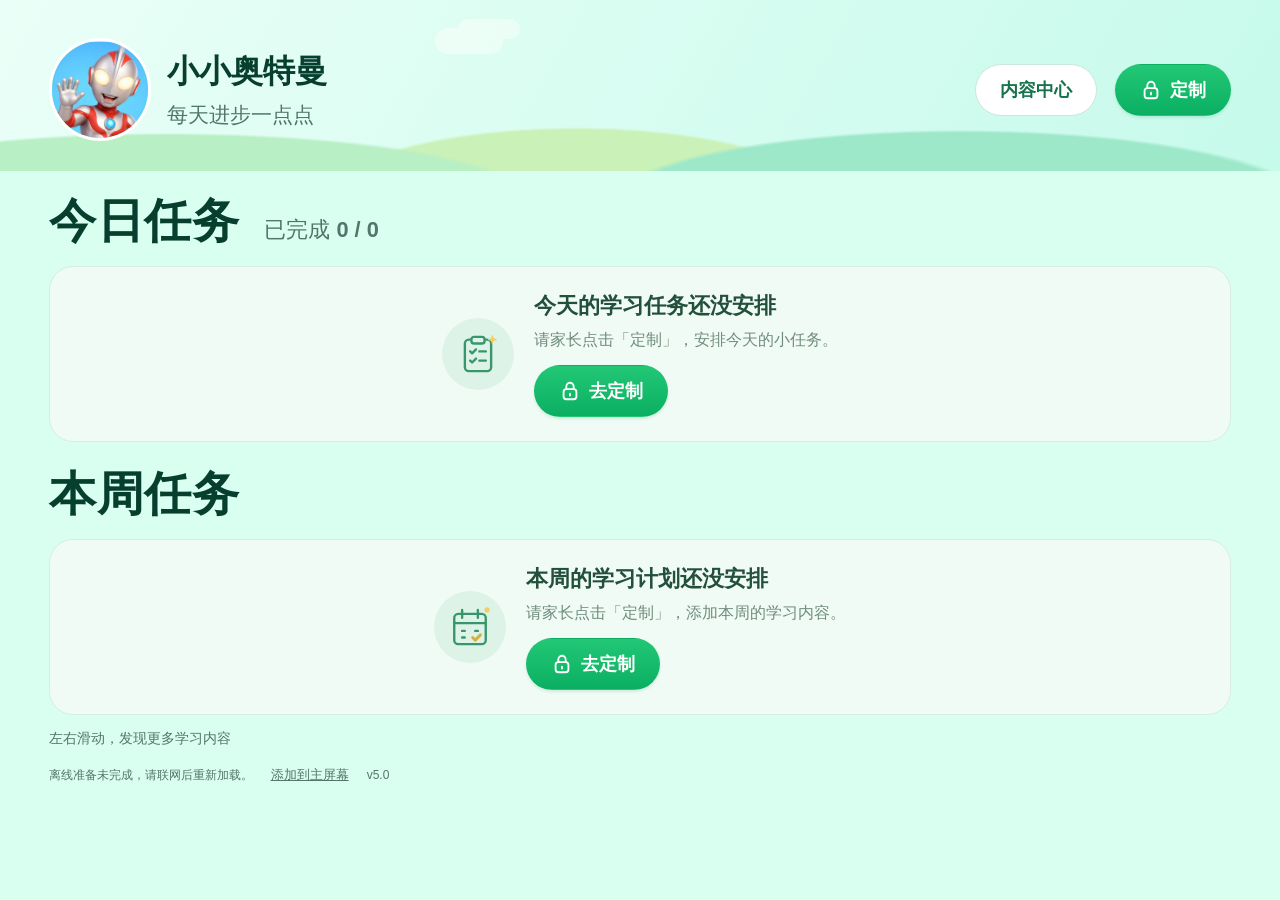
==== commit e795a5ad: "Deploy v41: immersive autoplay, 88 covers and simplified home cards" ====
--- a/index.html
+++ b/index.html
@@ -4,7 +4,7 @@
     <meta charset="UTF-8" />
     <meta
       name="viewport"
-      content="width=device-width,initial-scale=1,viewport-fit=cover"
+      content="width=device-width,initial-scale=1,maximum-scale=1,user-scalable=no,viewport-fit=cover"
     />
     <meta name="referrer" content="no-referrer" />
     <meta name="theme-color" content="#12AD65" />
@@ -39,35 +39,76 @@
       <p class="boot-message" role="status">正在打开学习岛…</p>
     </div>
     <section id="watch-view" class="watch-view" hidden aria-label="视频播放器">
-      <header class="watch-head">
-        <button id="watch-back" class="app-back" aria-label="返回课程">
-          <svg class="icon" aria-hidden="true" focusable="false">
-            <use href="./assets/parent/icons/sprite.svg#back"></use>
+      <div class="watch-stage" id="watch-stage">
+        <div id="watch-empty" hidden>
+          <svg class="icon" aria-hidden="true">
+            <use href="./assets/parent/icons/sprite.svg#swap"></use>
           </svg>
-        </button>
-        <div>
-          <h1 id="watch-title"></h1>
-          <p id="watch-status" role="status"></p>
+          <h2>需要重新关联视频</h2>
+          <p>请家长选择原视频，课程和学习记录都还在。</p>
+          <button
+            id="watch-relink-missing"
+            class="app-button app-button--primary"
+            data-relink=""
+          >
+            重新关联本机视频
+          </button>
         </div>
-        <button id="watch-lock" class="app-button app-button--secondary">
-          锁定操作</button
-        ><button id="watch-fullscreen" class="app-button app-button--secondary">
-          全屏播放
-        </button>
-      </header>
-      <div class="watch-stage" id="watch-stage">
-        <p id="watch-empty" hidden>
-          本机视频需要重新关联，课程与学习记录已保留。
-        </p>
-        <video id="video" playsinline controls preload="metadata"></video
-        ><button
+        <video id="video" playsinline preload="metadata"></video>
+        <button
           id="watch-shield"
           class="watch-shield"
           hidden
           aria-label="播放器已锁定"
         ></button>
       </div>
-      <div id="watch-actions" class="watch-actions"></div>
+      <details id="watch-menu" class="watch-menu">
+        <summary id="watch-menu-toggle" aria-label="家长操作" title="家长操作">
+          <svg class="icon" aria-hidden="true" focusable="false">
+            <use href="./assets/parent/icons/sprite.svg#more"></use>
+          </svg>
+        </summary>
+        <div class="watch-panel">
+          <header class="watch-head">
+            <p class="watch-eyebrow">家长操作</p>
+            <h1 id="watch-title"></h1>
+            <p id="watch-status" role="status"></p>
+          </header>
+          <nav class="watch-tools" aria-label="播放选项">
+            <button
+              id="watch-back"
+              class="app-button app-button--secondary"
+              aria-label="返回课程"
+            >
+              <svg class="icon" aria-hidden="true" focusable="false">
+                <use href="./assets/parent/icons/sprite.svg#back"></use>
+              </svg>
+              <span id="watch-back-label">返回课程</span>
+            </button>
+            <button
+              id="watch-lock"
+              class="app-button app-button--secondary"
+              aria-pressed="true"
+            >
+              <svg class="icon" aria-hidden="true" focusable="false">
+                <use href="./assets/parent/icons/sprite.svg#lock"></use>
+              </svg>
+              <span id="watch-lock-label">解锁操作</span>
+            </button>
+            <button
+              id="watch-fullscreen"
+              class="app-button app-button--secondary"
+            >
+              <svg class="icon" aria-hidden="true" focusable="false">
+                <use href="./assets/parent/icons/sprite.svg#fullscreen"></use>
+              </svg>
+              <span>进入全屏</span>
+            </button>
+          </nav>
+          <div id="watch-actions" class="watch-actions"></div>
+        </div>
+      </details>
+      <p id="watch-notice" class="watch-notice" role="status" hidden></p>
     </section>
     <div class="parent-view" id="modal-host">
       <dialog id="dialog" aria-labelledby="modal-title"></dialog>
--- a/parent.css
+++ b/parent.css
@@ -272,7 +272,7 @@
   width: 150px;
 }
 .parent-view .tile.homepage-cover {
-  background-image: url("./assets/images/illustration-atlas.png");
+  background-image: url("./assets/images/covers/illustration-atlas.webp");
 }
 .parent-view .tile {
   position: absolute;
--- a/app.css
+++ b/app.css
@@ -118,7 +118,7 @@
 }
 .parent-view .tile.homepage-cover,
 .learning-home .tile.homepage-cover {
-  background-image: url("./assets/images/illustration-atlas.png");
+  background-image: url("./assets/images/covers/illustration-atlas.webp");
 }
 .learning-home .thumb {
   width: 100%;
@@ -139,7 +139,7 @@
   background-repeat: no-repeat;
 }
 .parent-view .homepage-cover {
-  background-image: url("./assets/images/illustration-atlas.png");
+  background-image: url("./assets/images/covers/illustration-atlas.webp");
 }
 .content-center .course-real-count {
   color: #708598;
@@ -215,41 +215,24 @@
 .parent-view .match-item strong {
   overflow-wrap: anywhere;
 }
+/* The video owns the viewport; all parent controls share one quiet entry. */
 .watch-view {
+  position: fixed;
+  inset: 0;
+  width: 100%;
+  height: 100dvh;
   min-height: 100dvh;
-  background: #111b19;
-  color: white;
-  padding: max(16px, env(safe-area-inset-top))
-    max(20px, env(safe-area-inset-right)) max(20px, env(safe-area-inset-bottom))
-    max(20px, env(safe-area-inset-left));
-}
-.watch-head {
-  display: flex;
-  align-items: center;
-  gap: 16px;
-}
-.watch-head > div {
-  flex: 1;
-  min-width: 0;
-}
-.watch-head h1 {
-  font-size: 24px;
-  overflow-wrap: anywhere;
-}
-.watch-head p {
-  font-size: 14px;
-  color: #b9d5c7;
+  background: #000;
+  color: #f2f7f4;
+  z-index: 30;
 }
 .watch-stage {
-  position: relative;
-  max-width: 1100px;
-  margin: 20px auto;
-  background: black;
-  aspect-ratio: 16/9;
-  border-radius: 18px;
-  overflow: hidden;
+  position: absolute;
+  inset: 0;
+  background: #000;
 }
 .watch-stage video {
+  display: block;
   width: 100%;
   height: 100%;
   object-fit: contain;
@@ -259,18 +242,199 @@
   inset: 0;
   width: 100%;
   height: 100%;
+  border: 0;
+  padding: 0;
   background: transparent;
+  cursor: default;
+}
+.watch-shield:not(:empty) {
+  color: #f2f7f4;
+  background: #0007;
+  font-size: 20px;
+  font-weight: 500;
+  cursor: pointer;
+}
+.watch-menu {
+  position: absolute;
+  z-index: 2;
+  top: max(14px, env(safe-area-inset-top));
+  right: max(14px, env(safe-area-inset-right));
+}
+.watch-menu > summary {
+  display: grid;
+  place-items: center;
+  width: 44px;
+  height: 44px;
+  margin-left: auto;
+  border-radius: 50%;
+  background: #111a16b3;
+  color: #c9d1cc;
+  opacity: 0.6;
+  list-style: none;
+  cursor: pointer;
+}
+.watch-menu > summary::-webkit-details-marker {
+  display: none;
+}
+.watch-menu > summary:is(:hover, :focus-visible),
+.watch-menu[open] > summary {
+  opacity: 1;
+}
+.watch-panel {
+  width: min(
+    320px,
+    calc(100vw - 28px - env(safe-area-inset-left) - env(safe-area-inset-right))
+  );
+  max-height: calc(
+    100dvh - 86px - env(safe-area-inset-top) - env(safe-area-inset-bottom)
+  );
+  overflow: auto;
+  margin-top: 8px;
+  padding: 18px;
+  border: 1px solid #ffffff1f;
+  border-radius: 18px;
+  background: #19211ef5;
+  box-shadow: 0 12px 36px #0005;
+}
+.watch-head {
+  margin-bottom: 14px;
+}
+.watch-head h1 {
+  margin: 6px 0;
+  font-size: 17px;
+  line-height: 1.5;
+  font-weight: 500;
+  overflow-wrap: anywhere;
+}
+.watch-head p {
+  margin: 0;
+  font-size: 12px;
+  line-height: 1.7;
+  color: #a8b5ad;
+}
+.watch-head .watch-eyebrow {
+  font-size: 11px;
+  color: #99b7a6;
+}
+.watch-tools,
+.watch-action-buttons {
+  display: grid;
+  gap: 2px;
+}
+:root .watch-view .app-button {
+  min-height: 44px;
+  min-width: 0;
+  padding: 10px 12px;
+  border: 0;
+  border-radius: 10px;
+  font-size: 14px;
+  line-height: 24px;
+  font-weight: 400;
+  gap: 10px;
+  justify-content: flex-start;
+  background: transparent;
+  color: #d2dcd5;
+  box-shadow: none;
+}
+:root .watch-view .app-button .icon {
+  width: 18px;
+  height: 18px;
+  flex: 0 0 18px;
+}
+:root .watch-view .app-button[aria-pressed="true"] {
+  color: #b4dec4;
+}
+:root .watch-view .app-button:not(:disabled):hover {
+  background: #ffffff0d;
+  filter: none;
+}
+:root .watch-view :is(.app-button, summary):focus-visible {
+  outline: 2px solid #b5f1ca;
+  outline-offset: 2px;
+}
+.watch-shield:focus-visible {
+  outline: 3px solid #b5f1ca;
+  outline-offset: -6px;
 }
 .watch-actions {
   display: flex;
-  gap: 14px;
-  flex-wrap: wrap;
+  flex-direction: column;
+  gap: 12px;
+}
+.watch-note {
+  order: 1;
+  display: flex;
+  align-items: flex-start;
+  gap: 8px;
+  margin: 2px 0 0;
+  padding-top: 12px;
+  border-top: 1px solid #ffffff14;
+  font-size: 11px;
+  line-height: 1.7;
+  color: #9cafa1;
+}
+.watch-note .icon {
+  width: 16px;
+  height: 16px;
+  flex: 0 0 16px;
+  margin-top: 2px;
+}
+.watch-view[data-missing="true"] {
+  background: #111b17;
+}
+.watch-view[data-missing="true"] .watch-stage {
+  background: transparent;
+}
+#watch-empty {
+  position: absolute;
+  inset: 0;
+  display: flex;
+  flex-direction: column;
+  justify-content: center;
   align-items: center;
+  padding: max(70px, env(safe-area-inset-top)) 24px
+    max(28px, env(safe-area-inset-bottom));
+  overflow: auto;
+  text-align: center;
+  color: #d7e5dc;
+}
+#watch-empty > .icon {
+  width: 32px;
+  height: 32px;
+  color: #91b49f;
+}
+#watch-empty h2 {
+  margin: 20px 0 8px;
+  font-size: 22px;
+  font-weight: 500;
+}
+#watch-empty p {
+  margin: 0 0 24px;
+  color: #9fafa4;
+  font-size: 14px;
+  line-height: 1.8;
+}
+:root .watch-view #watch-relink-missing {
+  background: #b5dec3;
+  color: #173c27;
   justify-content: center;
-}
-.watch-actions span {
-  font-size: 14px;
-  color: #bbd6cb;
+  padding-inline: 22px;
+}
+.watch-notice {
+  position: absolute;
+  bottom: max(24px, env(safe-area-inset-bottom));
+  left: 50%;
+  transform: translateX(-50%);
+  max-width: min(560px, 88%);
+  margin: 0;
+  padding: 10px 16px;
+  border-radius: 12px;
+  background: #152019e6;
+  color: #d0dfd4;
+  font-size: 13px;
+  line-height: 1.7;
+  text-align: center;
+  pointer-events: none;
 }
 .parent-view .grip {
   touch-action: none;
@@ -280,17 +444,81 @@
 }
 .learning-home .task-card .details {
   display: block;
+}
+
+/* Shared task imagery and actions in the child home and parent configuration. */
+:is(.learning-home .task-card, .parent-view .home-card) .task-artwork {
+  position: relative;
+  overflow: hidden;
+  isolation: isolate;
+}
+:is(.learning-home .task-card, .parent-view .home-card) .task-subject {
+  position: absolute;
+  top: 12px;
+  left: 12px;
+  display: grid;
+  place-items: center;
+  width: 36px;
+  height: 36px;
+  border: 1px solid #ffffffd9;
+  border-radius: 12px;
+  background: #fffffff2;
+  color: var(--subject);
+  font-size: 19px;
+  font-weight: 750;
+  line-height: 1;
+  box-shadow: 0 2px 6px #123b2612;
+}
+:is(.learning-home .task-card, .parent-view .home-card) .task-duration {
+  position: absolute;
+  bottom: 12px;
+  right: 12px;
+  padding: 4px 8px;
+  border-radius: 8px;
+  background: #173829ba;
+  color: white;
+  font-size: 13px;
+  font-weight: 600;
+  line-height: 20px;
+  font-variant-numeric: tabular-nums;
+}
+:is(.learning-home .task-card, .parent-view .home-card) .details {
+  padding: 14px 16px 18px;
+}
+:is(.learning-home .task-card, .parent-view .home-card) .lesson-title {
+  margin: 0;
+  padding: 0;
+  display: -webkit-box;
+  -webkit-box-orient: vertical;
+  -webkit-line-clamp: 2;
+  min-height: 2.6em;
+  overflow: hidden;
+  white-space: normal;
+  font-size: 19px;
+  line-height: 1.3;
+  font-weight: 700;
+}
+:is(.learning-home .task-card, .parent-view .home-card) .status-line {
+  display: flex;
+  justify-content: center;
+  margin-top: 14px;
+}
+.parent-view .home-card .config-tools {
+  justify-content: center;
+  border-top: 1px solid #eef4ef;
+  padding: 10px 12px;
+}
+.learning-home .task-card .details {
+  min-height: 0;
+  padding: 16px;
+}
+.learning-home .task-card .status-line {
+  margin-top: 0;
 }
 
 @media (max-width: 800px) {
   .parent-view .lesson-grid {
     grid-template-columns: repeat(2, minmax(0, 1fr));
-  }
-  .watch-head {
-    flex-wrap: wrap;
-  }
-  .watch-head > div {
-    flex-basis: 65%;
   }
 }
 @media (max-width: 520px) {
@@ -309,19 +537,6 @@
   .activity {
     font-size: 14px;
   }
-  .watch-head h1 {
-    font-size: 18px;
-  }
-}
-
-#watch-empty {
-  position: absolute;
-  inset: 0;
-  display: grid;
-  place-content: center;
-  padding: 24px;
-  text-align: center;
-  color: #cbe3d7;
 }
 
 .parent-view .today-mode {
--- a/history.css
+++ b/history.css
@@ -222,7 +222,7 @@
   aspect-ratio: 1;
   top: 50%;
   transform: translateY(-50%);
-  background: url("./assets/images/illustration-atlas.png") var(--x) var(--y) /
+  background: url("./assets/images/covers/illustration-atlas.webp") var(--x) var(--y) /
     400% 200% no-repeat;
 }
 .history-duration {
--- a/interaction.css
+++ b/interaction.css
@@ -1,14 +1,14 @@
-/* 禁选与禁拖拽；保留输入编辑、滚动和用户缩放。 */
+/* 固定页面比例、禁选与禁拖拽；保留单指滚动和输入编辑。 */
 html,
 body {
-  touch-action: auto;
+  touch-action: pan-x pan-y;
 }
 button,
 a,
 input,
 select,
 textarea {
-  touch-action: auto;
+  touch-action: pan-x pan-y;
 }
 html body * {
   -webkit-user-select: none !important;
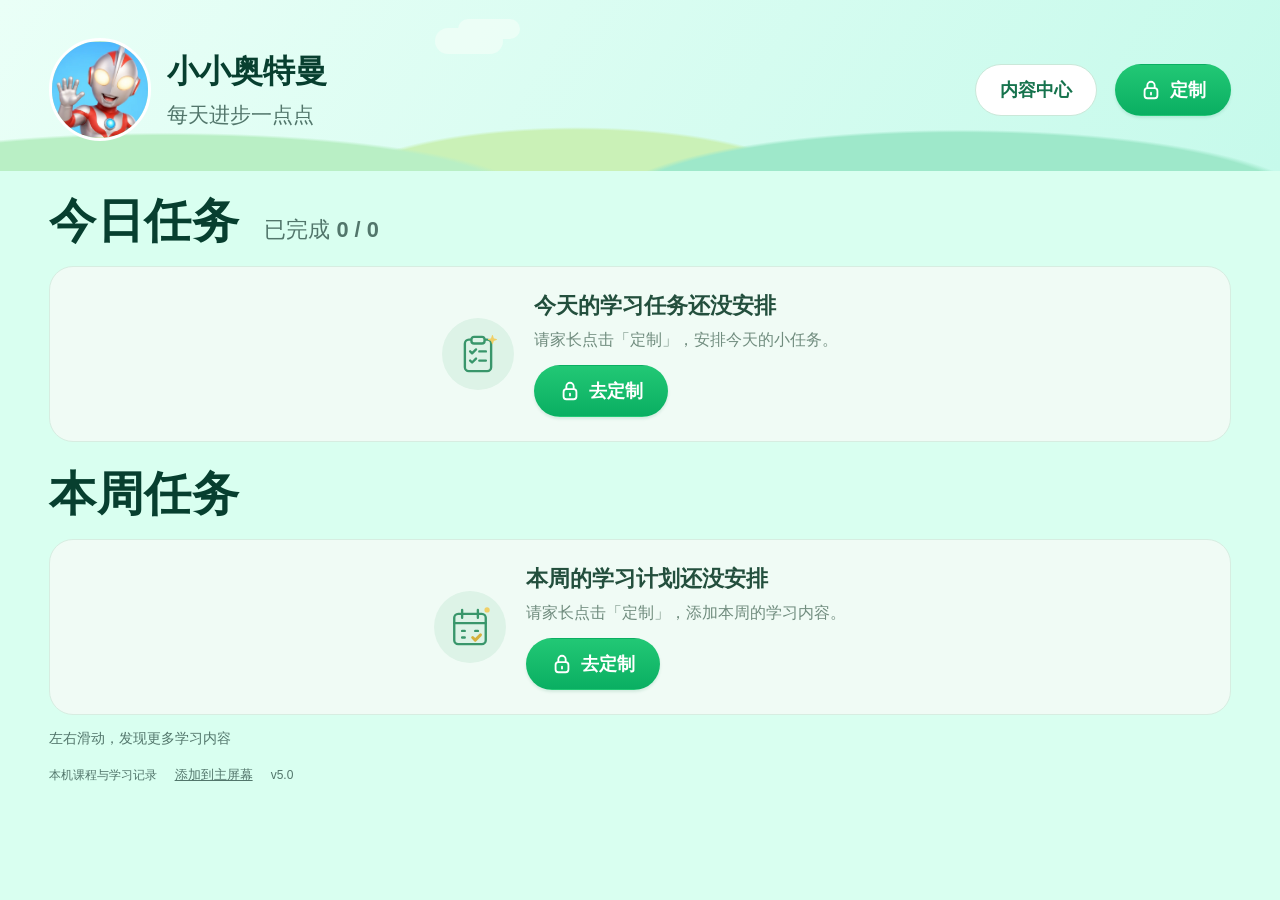
==== commit c5784b67: "Fix viewport background gaps and add playback time overlay" ====
--- a/index.html
+++ b/index.html
@@ -7,7 +7,7 @@
       content="width=device-width,initial-scale=1,maximum-scale=1,user-scalable=no,viewport-fit=cover"
     />
     <meta name="referrer" content="no-referrer" />
-    <meta name="theme-color" content="#12AD65" />
+    <meta name="theme-color" content="#d9fff0" />
     <meta name="color-scheme" content="light" />
     <meta name="apple-mobile-web-app-capable" content="yes" />
     <meta name="mobile-web-app-capable" content="yes" />
@@ -61,6 +61,16 @@
           hidden
           aria-label="播放器已锁定"
         ></button>
+      </div>
+      <div
+        id="watch-progress"
+        class="watch-progress"
+        aria-label="播放进度"
+        aria-live="off"
+        hidden
+      >
+        <span id="watch-current-time">00:00</span> /
+        <span id="watch-total-time">--:--</span>
       </div>
       <details id="watch-menu" class="watch-menu">
         <summary id="watch-menu-toggle" aria-label="家长操作" title="家长操作">
--- a/home.css
+++ b/home.css
@@ -39,7 +39,7 @@
   position: relative;
   isolation: isolate;
   min-height: 100vh;
-  min-height: 100svh;
+  min-height: 100dvh;
   background: var(--canvas);
   padding-top: env(safe-area-inset-top, 0px);
   padding-bottom: calc(26px + env(safe-area-inset-bottom, 0px));
--- a/parent.css
+++ b/parent.css
@@ -47,7 +47,7 @@
 }
 .parent-view .app {
   min-height: 100vh;
-  min-height: 100svh;
+  min-height: 100dvh;
   background: var(--canvas);
   padding: env(safe-area-inset-top, 0)
     max(var(--pad), env(safe-area-inset-right, 0px))
--- a/app.css
+++ b/app.css
@@ -18,17 +18,25 @@
   color-scheme: light;
   font-family: var(--font);
   color: var(--ink);
-  background: var(--brand);
+  background: var(--canvas);
 }
 * {
   box-sizing: border-box;
 }
-html,
-body {
+html.learning-page,
+html.learning-page body,
+#app-view {
   margin: 0;
-  min-height: 100%;
-  background: var(--brand);
+  min-height: 100vh;
+  min-height: 100dvh;
+  background-color: var(--canvas);
   overflow-x: hidden;
+}
+html.learning-page.watch-context,
+html.learning-page.watch-context body {
+  background-color: #000;
+  overflow: hidden;
+  overscroll-behavior: none;
 }
 button,
 input,
@@ -220,8 +228,8 @@
   position: fixed;
   inset: 0;
   width: 100%;
-  height: 100dvh;
-  min-height: 100dvh;
+  height: auto;
+  min-height: 0;
   background: #000;
   color: #f2f7f4;
   z-index: 30;
@@ -236,6 +244,25 @@
   width: 100%;
   height: 100%;
   object-fit: contain;
+}
+.watch-progress {
+  position: absolute;
+  z-index: 1;
+  right: max(16px, env(safe-area-inset-right));
+  bottom: max(16px, env(safe-area-inset-bottom));
+  padding: 6px 10px;
+  border-radius: 9px;
+  background: #0008;
+  color: #ffffffe6;
+  font-size: 14px;
+  font-weight: 500;
+  line-height: 20px;
+  font-variant-numeric: tabular-nums;
+  white-space: nowrap;
+  pointer-events: none;
+}
+.watch-view[data-locked="false"] .watch-progress {
+  bottom: calc(64px + env(safe-area-inset-bottom));
 }
 .watch-shield {
   position: absolute;
@@ -422,7 +449,7 @@
 }
 .watch-notice {
   position: absolute;
-  bottom: max(24px, env(safe-area-inset-bottom));
+  bottom: calc(64px + env(safe-area-inset-bottom));
   left: 50%;
   transform: translateX(-50%);
   max-width: min(560px, 88%);
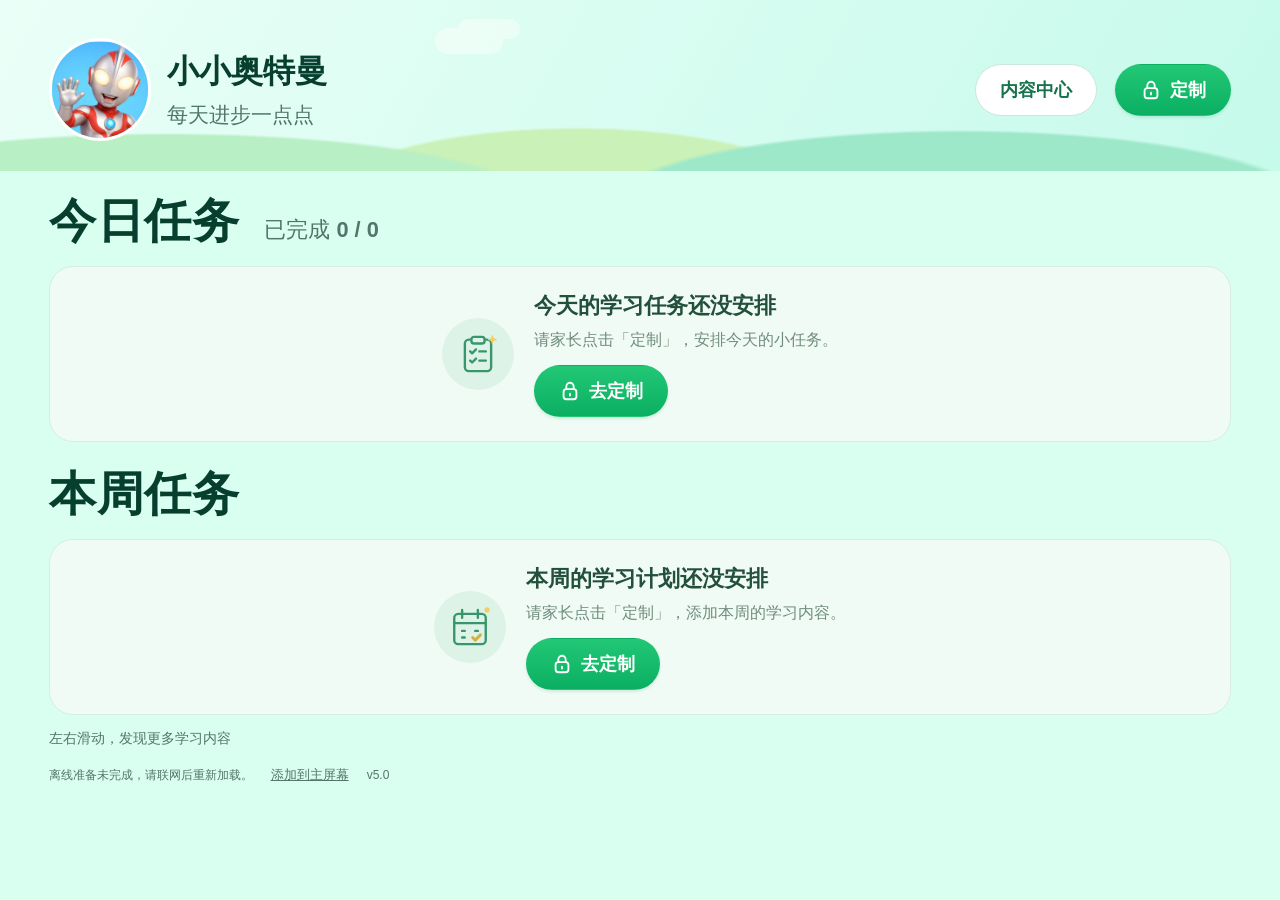
==== commit 2cb5e921: "fix: keep automatic course tasks progressing and unify page backgrounds" ====
--- a/index.html
+++ b/index.html
@@ -4,7 +4,7 @@
     <meta charset="UTF-8" />
     <meta
       name="viewport"
-      content="width=device-width,initial-scale=1,maximum-scale=1,user-scalable=no,viewport-fit=cover"
+      content="width=device-width,initial-scale=1,viewport-fit=cover"
     />
     <meta name="referrer" content="no-referrer" />
     <meta name="theme-color" content="#d9fff0" />
--- a/home.css
+++ b/home.css
@@ -12,7 +12,7 @@
   --page-pad: clamp(20px, 3.8vw, 56px);
   --card-gap: clamp(14px, 1.5vw, 24px);
   --card-radius: 26px;
-  background-color: var(--brand);
+  background: var(--canvas);
   color-scheme: light;
   font-family:
     -apple-system, BlinkMacSystemFont, "PingFang SC", "Hiragino Sans GB",
@@ -23,7 +23,7 @@
 .learning-page body {
   margin: 0;
   min-height: 100%;
-  background-color: var(--brand);
+  background: var(--canvas);
 }
 .learning-page body {
   overflow-x: hidden;
--- a/parent.css
+++ b/parent.css
@@ -1099,7 +1099,7 @@
 }
 .parent-view .grip,
 .parent-view .reorder {
-  touch-action: none;
+  touch-action: pinch-zoom;
 }
 .parent-view .drop-target {
   outline: 3px solid #12ad65;
--- a/app.css
+++ b/app.css
@@ -29,12 +29,13 @@
   margin: 0;
   min-height: 100vh;
   min-height: 100dvh;
-  background-color: var(--canvas);
+  background: var(--canvas);
   overflow-x: hidden;
 }
 html.learning-page.watch-context,
-html.learning-page.watch-context body {
-  background-color: #000;
+html.learning-page.watch-context body,
+html.learning-page.watch-context #app-view {
+  background: #000;
   overflow: hidden;
   overscroll-behavior: none;
 }
@@ -464,7 +465,7 @@
   pointer-events: none;
 }
 .parent-view .grip {
-  touch-action: none;
+  touch-action: pinch-zoom;
 }
 .content-center .hero-sprite {
   background-size: 300% 200%;
--- a/interaction.css
+++ b/interaction.css
@@ -1,14 +1,14 @@
-/* 固定页面比例、禁选与禁拖拽；保留单指滚动和输入编辑。 */
+/* 禁选与禁拖拽；保留浏览器原生缩放、滚动和输入编辑。 */
 html,
 body {
-  touch-action: pan-x pan-y;
+  touch-action: auto;
 }
 button,
 a,
 input,
 select,
 textarea {
-  touch-action: pan-x pan-y;
+  touch-action: auto;
 }
 html body * {
   -webkit-user-select: none !important;
